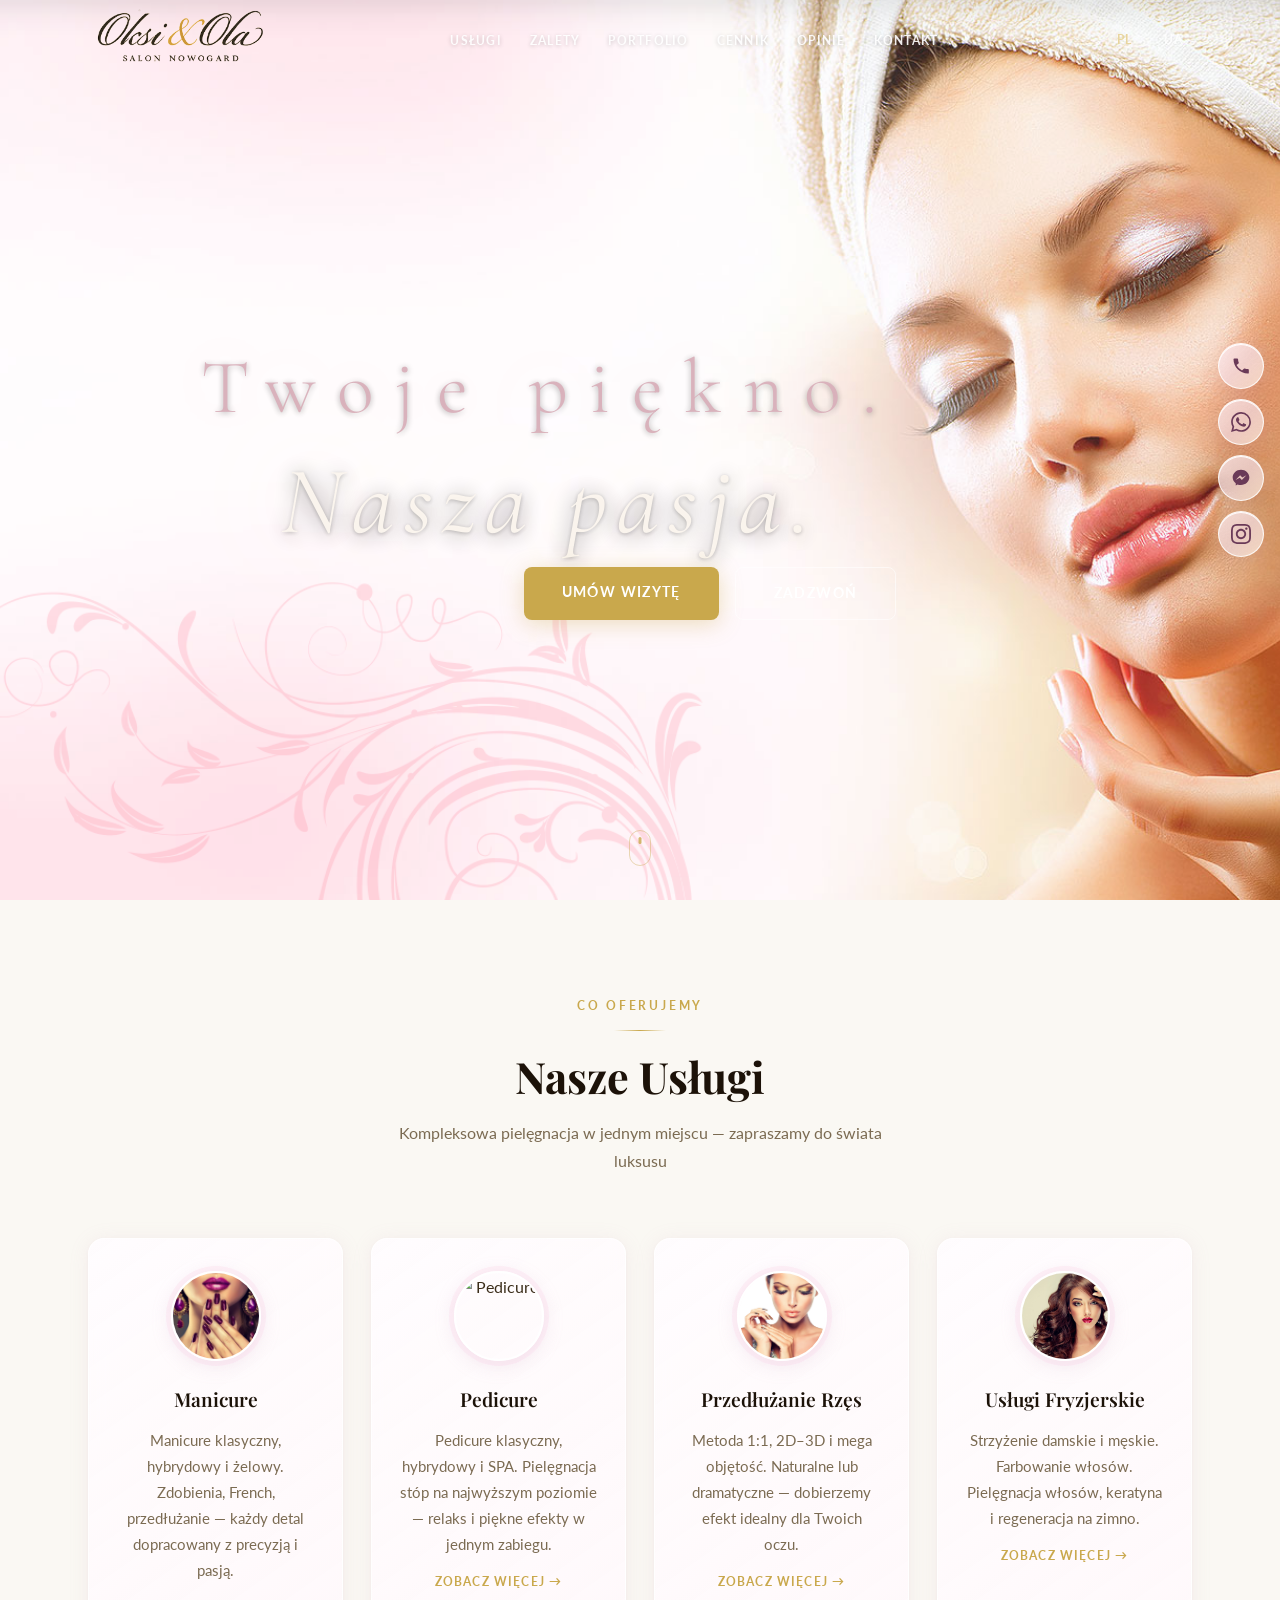
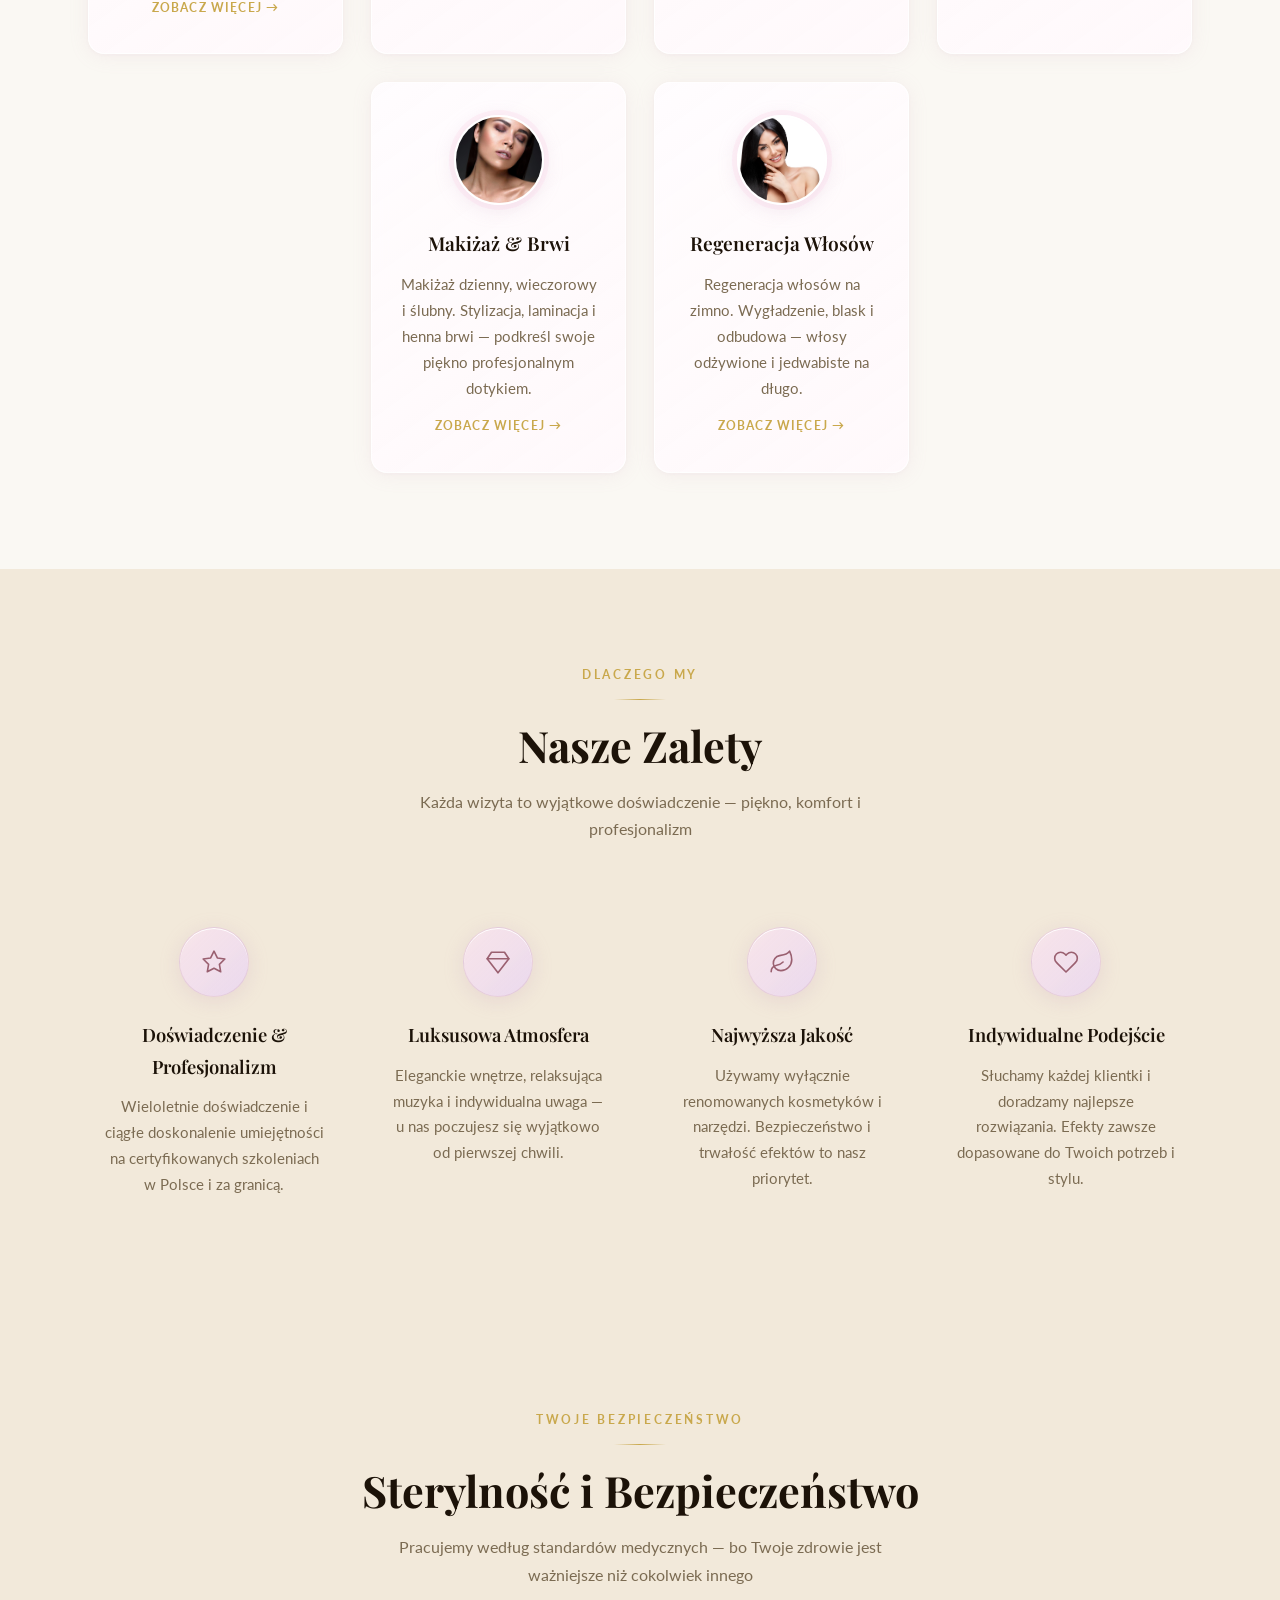
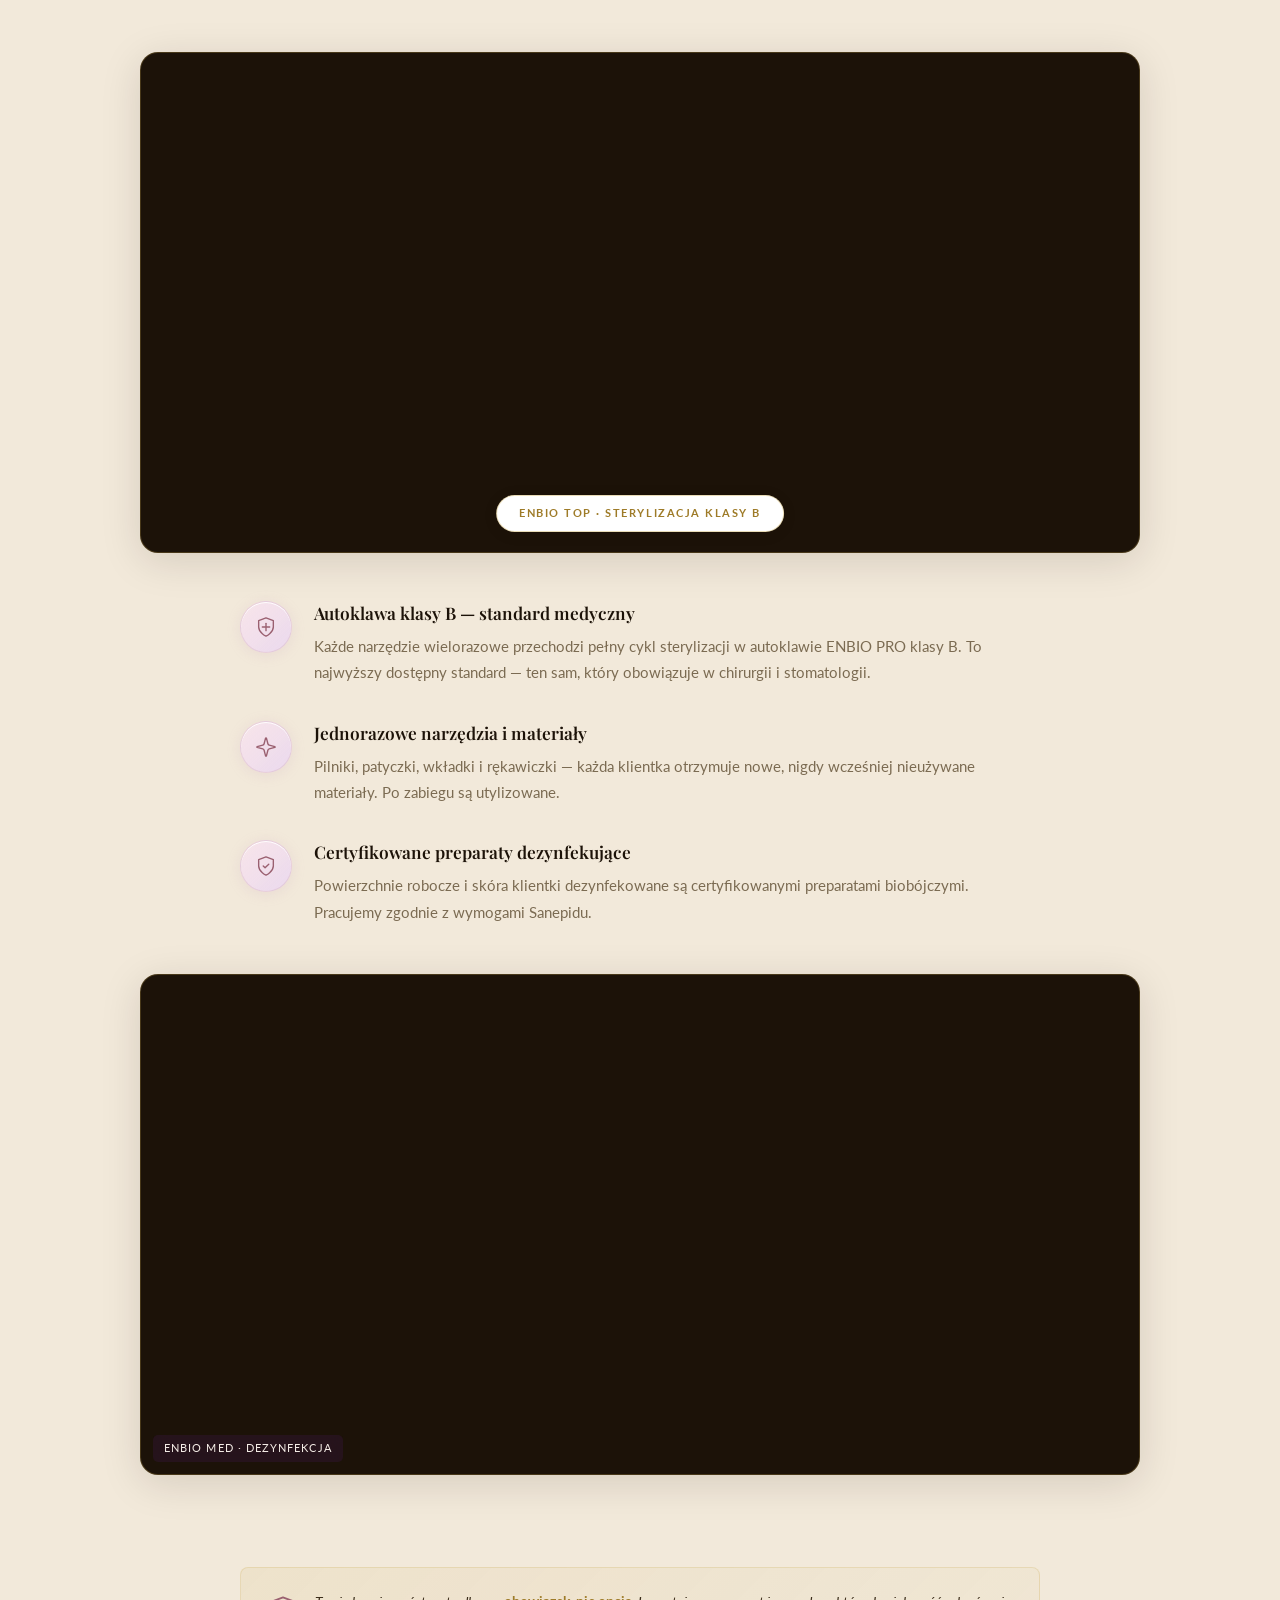
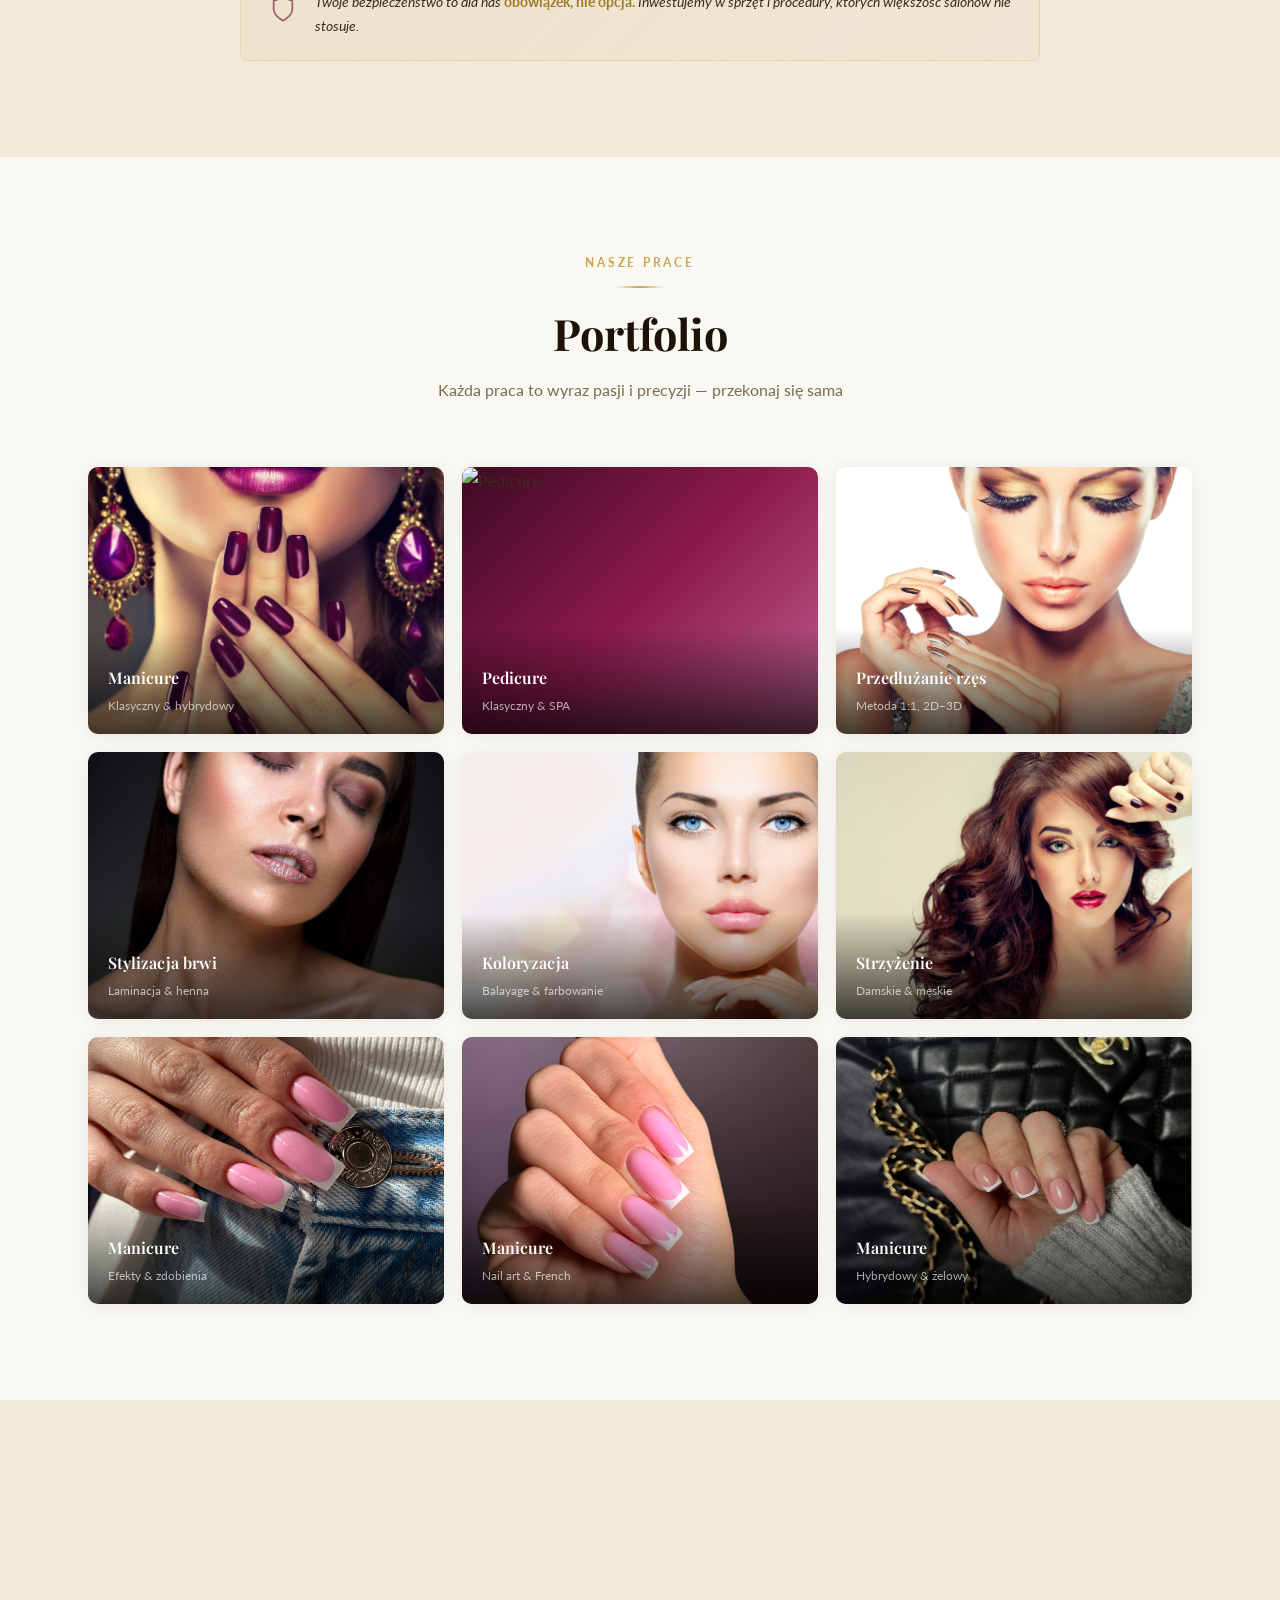
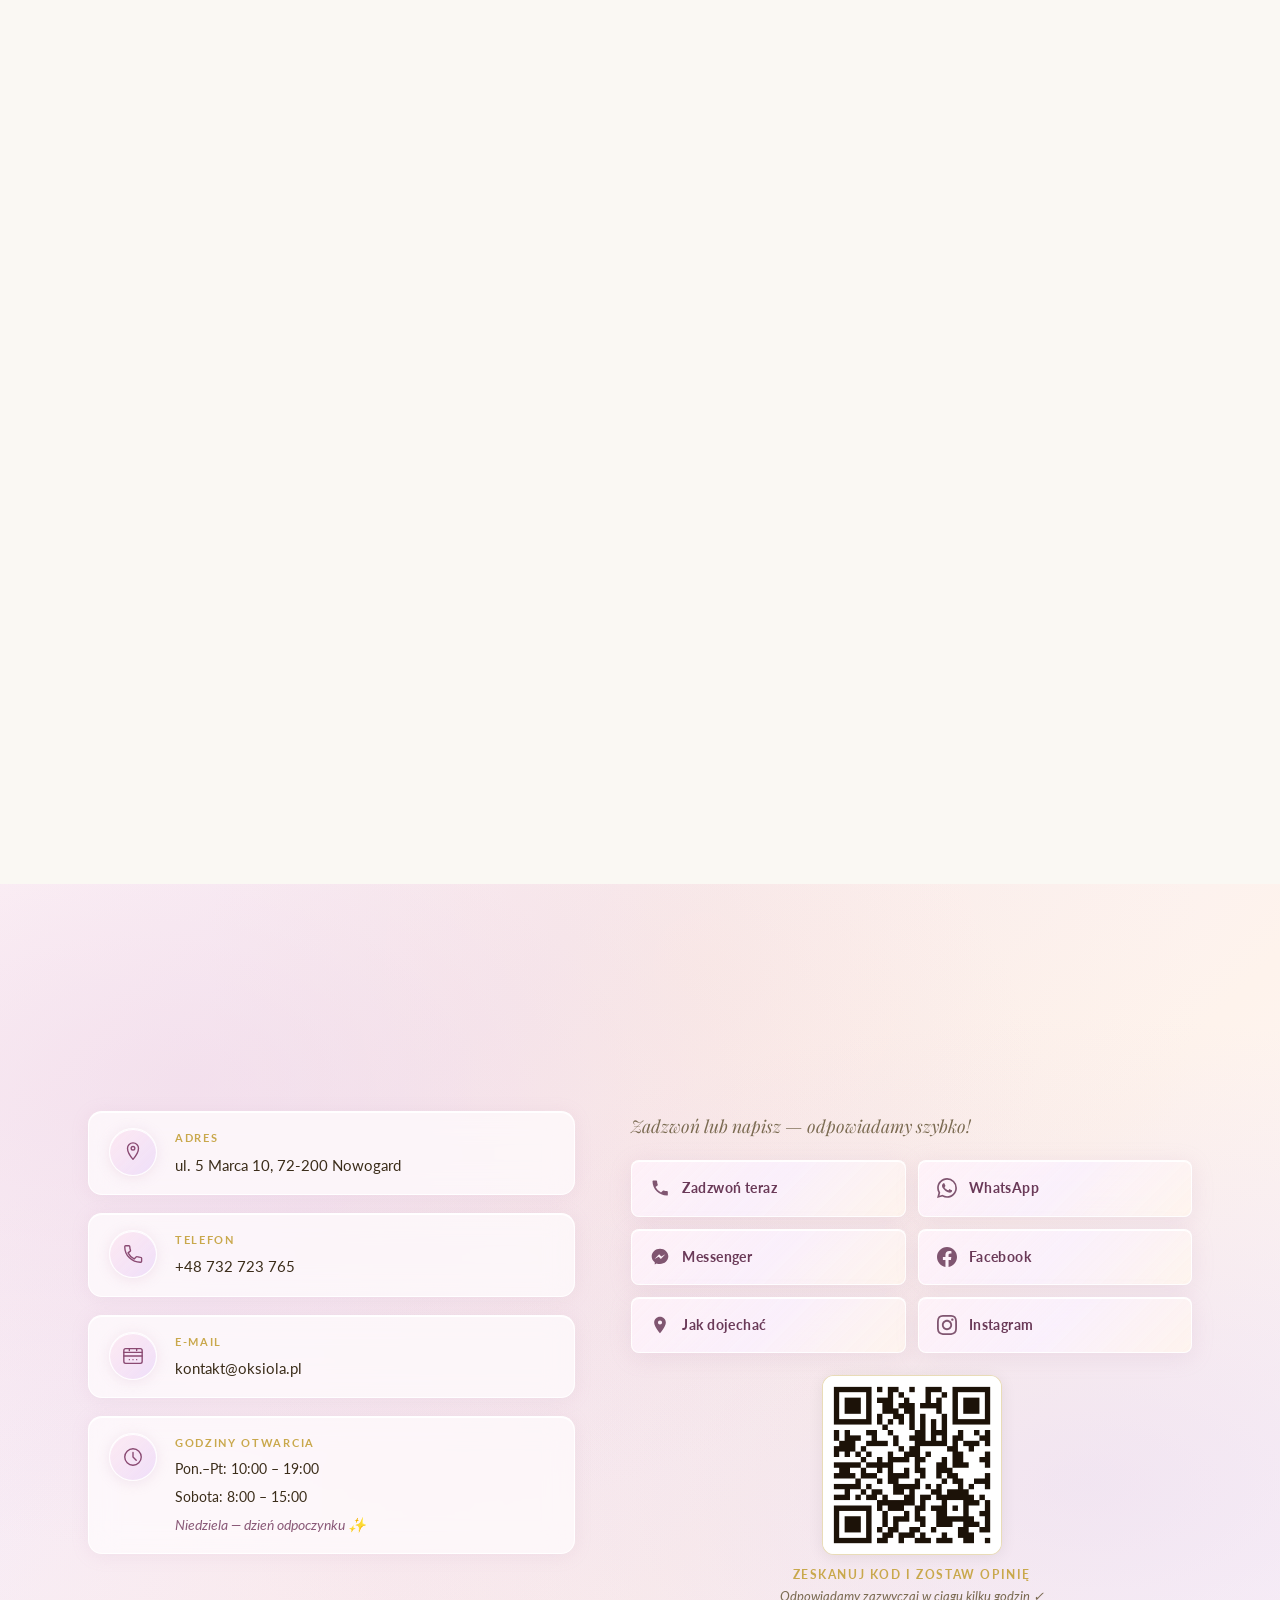
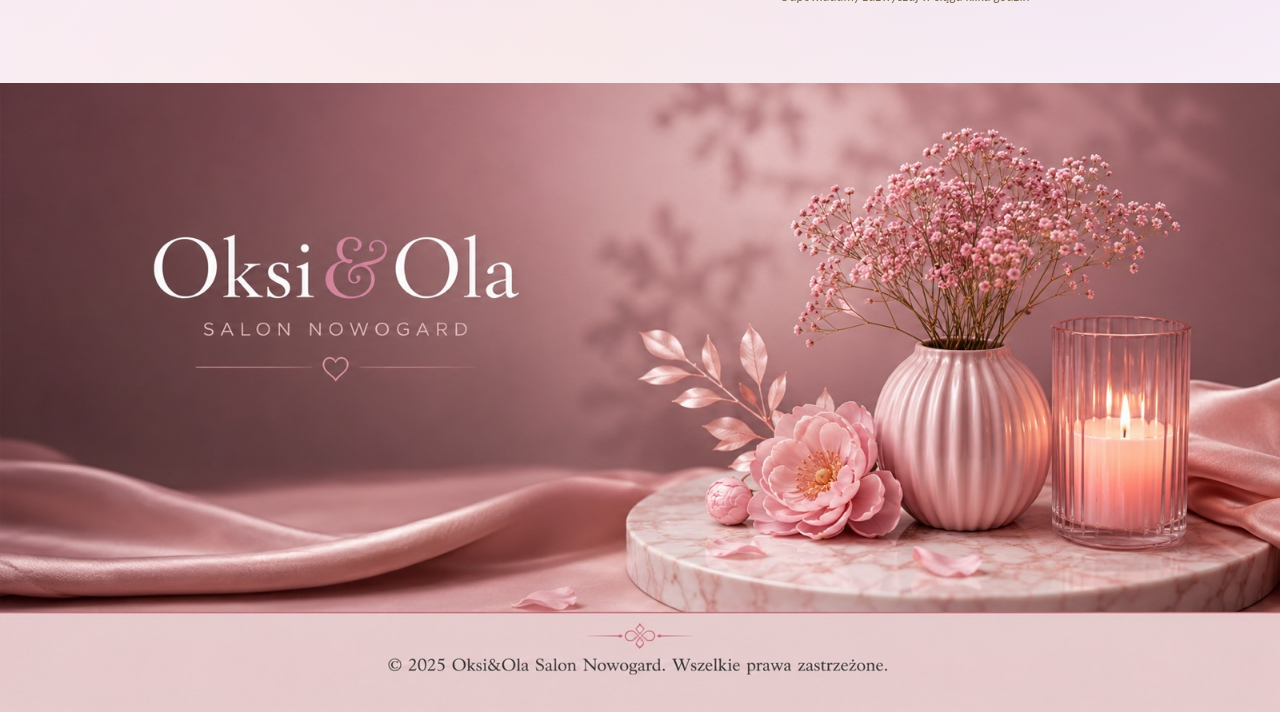
==== index.html @ 1c55721a "Add Google Analytics tracking" ====
﻿<!doctype html>
<html lang="pl">
  <head>
    <meta charset="UTF-8" />
    <meta name="viewport" content="width=device-width, initial-scale=1.0" />
    <meta
      name="description"
      content="Oksi&amp;Ola Salon Nowogard — manicure, pedicure, przedłużanie rzęs, usługi fryzjerskie"
    />
    <title>Oksi&amp;Ola Salon | Nowogard</title>
    <link rel="icon" href="images/fav.icon.png" type="image/png" />
    <!-- Google Fonts: Playfair Display (headings) + Lato (body text) -->
    <link rel="preconnect" href="https://fonts.googleapis.com" />
    <link
      href="https://fonts.googleapis.com/css2?family=Cormorant+Garamond:ital,wght@0,300;0,400;1,400;1,600&family=Great+Vibes&family=Playfair+Display:ital,wght@0,400;0,600;0,700;1,400&family=Lato:wght@300;400;700&family=Montserrat:wght@300;400;500;600&display=swap"
      rel="stylesheet"
    />
    <link rel="stylesheet" href="style.css" />
    <style>
      /* ============================================================
         VARIABLES
      ============================================================ */
      :root {
        --cream: #faf8f3;
        --beige: #f2e9da;
        --beige-mid: #e6d9c6;
        --gold: #c9a84c;
        --gold-lt: #e8d59e;
        --gold-dk: #9e7b28;
        --dark: #1c1208;
        --text: #3b2d1a;
        --muted: #7b6b52;
        --white: #ffffff;
        --shadow-sm: 0 2px 16px rgba(28, 18, 8, 0.07);
        --shadow-md: 0 8px 40px rgba(28, 18, 8, 0.13);
        --ff-s: "Playfair Display", Georgia, serif;
        --ff-n: "Lato", "Segoe UI", Arial, sans-serif;
        --r: 8px;
        --tr: all 0.35s ease;
        --hh: 78px;
        --mw: 1160px;
      }

      /* ============================================================
         RESET & BASE
      ============================================================ */
      *,
      *::before,
      *::after {
        box-sizing: border-box;
        margin: 0;
        padding: 0;
      }
      html {
        scroll-behavior: smooth;
      }
      body {
        font-family: var(--ff-n);
        background: var(--cream);
        color: var(--text);
        line-height: 1.72;
        overflow-x: hidden;
      }
      a {
        text-decoration: none;
        color: inherit;
      }
      ul {
        list-style: none;
      }
      img {
        max-width: 100%;
        display: block;
        width: 100%;
        height: 100%;
        object-fit: cover;
      }
      button {
        cursor: pointer;
        border: none;
        background: none;
        font-family: inherit;
      }
      input,
      textarea,
      select {
        font-family: inherit;
      }

      /* ============================================================
         LAYOUT UTILITIES
      ============================================================ */
      .wrap {
        max-width: var(--mw);
        margin: 0 auto;
        padding: 0 28px;
      }
      .sec {
        padding: 96px 0;
      }
      .sec-alt {
        background: var(--beige);
      }

      .sh {
        text-align: center;
        margin-bottom: 64px;
      }
      .sh-tag {
        font-size: 0.72rem;
        font-weight: 700;
        letter-spacing: 0.24em;
        text-transform: uppercase;
        color: var(--gold);
        margin-bottom: 14px;
        display: block;
      }
      .sh-line {
        width: 52px;
        height: 1.5px;
        background: linear-gradient(
          90deg,
          transparent,
          var(--gold),
          transparent
        );
        margin: 0 auto 20px;
      }
      .sh-title {
        font-family: var(--ff-s);
        font-size: clamp(1.9rem, 4vw, 2.7rem);
        font-weight: 700;
        color: var(--dark);
        margin-bottom: 16px;
        line-height: 1.2;
      }
      .sh-desc {
        font-size: 1rem;
        color: var(--muted);
        max-width: 520px;
        margin: 0 auto;
      }

      /* fade-in */
      .fi {
        opacity: 0;
        transform: translateY(26px);
        transition:
          opacity 0.65s ease,
          transform 0.65s ease;
      }
      .fi.on {
        opacity: 1;
        transform: none;
      }

      /* buttons */
      .btn {
        display: inline-block;
        padding: 14px 38px;
        border-radius: var(--r);
        font-size: 0.85rem;
        font-weight: 700;
        letter-spacing: 0.1em;
        text-transform: uppercase;
        transition: var(--tr);
        white-space: nowrap;
      }
      .btn-g {
        background: var(--gold);
        color: var(--white);
        box-shadow: 0 4px 22px rgba(201, 168, 76, 0.35);
      }
      .btn-g:hover {
        background: var(--gold-dk);
        transform: translateY(-2px);
        box-shadow: 0 6px 28px rgba(201, 168, 76, 0.5);
      }
      .btn-o {
        border: 1.5px solid rgba(255, 255, 255, 0.55);
        color: var(--white);
      }
      .btn-o:hover {
        background: rgba(255, 255, 255, 0.1);
        border-color: var(--white);
        transform: translateY(-2px);
      }

      /* ============================================================
         HEADER — floating transparent luxury glassmorphism
      ============================================================ */
      #hdr {
        position: fixed;
        top: 0;
        left: 0;
        right: 0;
        z-index: 900;
        height: var(--hh);
        background: transparent;
        backdrop-filter: none;
        -webkit-backdrop-filter: none;
        border-bottom: 1px solid transparent;
        box-shadow: none;
        transition:
          background 0.42s ease,
          backdrop-filter 0.42s ease,
          box-shadow 0.42s ease,
          border-color 0.42s ease,
          transform 0.36s cubic-bezier(0.4, 0, 0.2, 1);
      }
      #hdr.sc {
        background: rgba(255, 240, 246, 0.52);
        backdrop-filter: blur(22px) saturate(170%) brightness(103%);
        -webkit-backdrop-filter: blur(22px) saturate(170%) brightness(103%);
        box-shadow:
          0 2px 28px rgba(196, 148, 182, 0.14),
          inset 0 -1px 0 rgba(255, 255, 255, 0.5);
        border-bottom-color: rgba(255, 210, 228, 0.38);
      }
      #hdr.hdr-hidden {
        transform: translateY(-100%);
      }
      .hdr-in {
        display: flex;
        align-items: center;
        justify-content: space-between;
        height: var(--hh);
        gap: 20px;
      }

      /* logo */
      .logo {
        display: flex;
        align-items: center;
        flex-shrink: 0;
      }
      .logo-img {
        height: 66px;
        width: auto;
        max-width: 280px;
        object-fit: contain;
        display: block;
        filter: drop-shadow(0 1px 6px rgba(255, 255, 255, 0.25));
        transition: filter 0.42s ease;
      }
      #hdr.sc .logo-img {
        filter: none;
      }

      /* nav */
      .nav-ul {
        display: flex;
        align-items: center;
        gap: 28px;
      }
      .nav-ul a {
        font-size: 0.78rem;
        font-weight: 700;
        letter-spacing: 0.1em;
        text-transform: uppercase;
        color: rgba(255, 255, 255, 0.9);
        text-shadow: 0 1px 4px rgba(0, 0, 0, 0.22);
        transition:
          color 0.3s,
          text-shadow 0.3s;
        position: relative;
      }
      .nav-ul a::after {
        content: "";
        position: absolute;
        bottom: -3px;
        left: 0;
        right: 0;
        height: 1px;
        background: var(--gold);
        transform: scaleX(0);
        transform-origin: center;
        transition: transform 0.3s;
      }
      .nav-ul a:hover {
        color: var(--gold-lt);
        text-shadow: none;
      }
      .nav-ul a:hover::after {
        transform: scaleX(1);
      }
      #hdr.sc .nav-ul a {
        color: var(--text);
        text-shadow: none;
      }
      #hdr.sc .nav-ul a:hover {
        color: var(--gold);
      }

      /* right side */
      .hdr-r {
        display: flex;
        align-items: center;
        gap: 16px;
      }

      /* language switcher */
      .ls {
        display: flex;
        align-items: center;
        gap: 2px;
      }
      .ls-btn {
        font-size: 0.75rem;
        font-weight: 700;
        letter-spacing: 0.1em;
        color: rgba(255, 255, 255, 0.75);
        padding: 5px 9px;
        border-radius: 4px;
        transition:
          color 0.3s,
          background 0.3s;
      }
      .ls-btn.act {
        color: var(--gold-lt);
        background: rgba(255, 255, 255, 0.12);
      }
      .ls-btn:hover {
        color: rgba(255, 255, 255, 0.98);
      }
      .ls-sep {
        color: rgba(255, 255, 255, 0.3);
        font-size: 0.8rem;
      }
      #hdr.sc .ls-btn {
        color: var(--muted);
      }
      #hdr.sc .ls-btn.act {
        color: var(--gold);
        background: rgba(201, 168, 76, 0.15);
      }
      #hdr.sc .ls-sep {
        color: var(--beige-mid);
      }

      /* hamburger */
      .hbg {
        display: none;
        flex-direction: column;
        gap: 5px;
        width: 28px;
        padding: 4px 0;
      }
      .hbg span {
        display: block;
        height: 1.5px;
        background: rgba(255, 255, 255, 0.9);
        transition: var(--tr);
        border-radius: 2px;
      }
      #hdr.sc .hbg span {
        background: var(--dark);
      }
      .hbg.op span:nth-child(1) {
        transform: translateY(6.5px) rotate(45deg);
      }
      .hbg.op span:nth-child(2) {
        opacity: 0;
        transform: scaleX(0);
      }
      .hbg.op span:nth-child(3) {
        transform: translateY(-6.5px) rotate(-45deg);
      }

      /* mobile nav overlay */
      #mnav {
        display: none;
        position: fixed;
        top: var(--hh);
        left: 0;
        right: 0;
        z-index: 899;
        background: rgba(255, 242, 248, 0.96);
        backdrop-filter: blur(22px) saturate(160%);
        -webkit-backdrop-filter: blur(22px) saturate(160%);
        border-bottom: 1px solid rgba(255, 210, 228, 0.4);
        box-shadow: 0 8px 32px rgba(196, 148, 182, 0.18);
        padding: 16px 0 24px;
        animation: slideDown 0.3s ease;
      }
      #mnav.show {
        display: block;
      }
      #mnav .nav-ul {
        display: flex;
        flex-direction: column;
        gap: 0;
        align-items: stretch;
      }
      #mnav .nav-ul a {
        color: var(--text);
        padding: 14px 28px;
        border-bottom: 1px solid rgba(255, 210, 228, 0.28);
        display: block;
      }
      #mnav .nav-ul a:hover {
        color: var(--gold);
        background: rgba(255, 230, 242, 0.45);
      }
      #mnav .nav-ul a::after {
        display: none;
      }
      @keyframes slideDown {
        from {
          opacity: 0;
          transform: translateY(-8px);
        }
        to {
          opacity: 1;
          transform: none;
        }
      }

      /* ============================================================
         HERO
      ============================================================ */
      #hero {
        min-height: 100vh;
        display: flex;
        align-items: center;
        justify-content: center;
        position: relative;
        overflow: hidden;
        background: url("images/hero.jpg") center/cover no-repeat;
      }
      .hero-ov {
        position: absolute;
        inset: 0;
        background: rgba(255, 255, 255, 0.1);
        opacity: 1;
      }
      .hero-cnt {
        position: relative;
        z-index: 2;
        text-align: center;
        padding: calc(var(--hh) + 48px) 28px 64px;
        max-width: 800px;
      }
      .hero-tag {
        font-size: 0.72rem;
        font-weight: 700;
        letter-spacing: 0.3em;
        text-transform: uppercase;
        color: var(--gold);
        margin-bottom: 22px;
        opacity: 0;
        animation: fu 0.8s 0.2s forwards;
      }
      .hero-h1 {
        font-family: "Cormorant Garamond", var(--ff-s), serif;
        font-size: clamp(2.8rem, 6.8vw, 5.8rem);
        font-weight: 300;
        line-height: 1.2;
        margin-bottom: 52px;
        letter-spacing: -0.01em;
        opacity: 0;
        animation: fu 0.8s 0.4s forwards;
      }
      /* top line — refined dusty rose, wide editorial tracking, featherlight */
      .hero-h1 span {
        display: block;
        color: rgba(216, 174, 185, 0.93);
        font-weight: 300;
        font-size: 0.88em;
        letter-spacing: 0.28em;
        text-shadow:
          0 0 80px rgba(255, 175, 195, 0.18),
          0 1px 6px rgba(0, 0, 0, 0.32);
      }
      /* bottom line — warm pearl ivory, italic, luminous glow */
      .hero-h1 em {
        display: block;
        font-style: italic;
        font-weight: 400;
        font-size: 1.1em;
        color: rgba(252, 246, 238, 0.97);
        letter-spacing: 0.1em;
        margin-top: 0.12em;
        text-shadow:
          0 0 100px rgba(255, 238, 210, 0.38),
          0 2px 22px rgba(0, 0, 0, 0.48),
          0 1px 4px rgba(0, 0, 0, 0.24);
      }
      .hero-sub {
        font-size: clamp(0.95rem, 1.5vw, 1.1rem);
        color: rgba(255, 255, 255, 0.62);
        max-width: 520px;
        margin: 0 auto 46px;
        font-weight: 300;
        line-height: 1.82;
        opacity: 0;
        animation: fu 0.8s 0.6s forwards;
      }
      .hero-btns {
        display: flex;
        gap: 16px;
        justify-content: center;
        flex-wrap: wrap;
        opacity: 0;
        position: relative;
        z-index: 10;
        animation: fu 0.8s 0.6s forwards;
      }
      .hero-scroll {
        position: absolute;
        bottom: 34px;
        left: 50%;
        transform: translateX(-50%);
        z-index: 2;
        opacity: 0;
        animation: fd 1s 1.2s forwards;
      }
      .hero-scroll span {
        display: block;
        width: 22px;
        height: 36px;
        border: 1.5px solid rgba(201, 168, 76, 0.5);
        border-radius: 14px;
        position: relative;
      }
      .hero-scroll span::after {
        content: "";
        position: absolute;
        top: 6px;
        left: 50%;
        transform: translateX(-50%);
        width: 3px;
        height: 7px;
        background: var(--gold);
        border-radius: 2px;
        animation: sd 1.9s infinite;
      }
      @keyframes fu {
        from {
          opacity: 0;
          transform: translateY(22px);
        }
        to {
          opacity: 1;
          transform: none;
        }
      }
      @keyframes fd {
        from {
          opacity: 0;
        }
        to {
          opacity: 0.8;
        }
      }
      @keyframes sd {
        0%,
        100% {
          opacity: 1;
          top: 6px;
        }
        50% {
          opacity: 0;
          top: 18px;
        }
      }

      /* ============================================================
         SERVICES
      ============================================================ */
      .srv-grid {
        display: grid;
        grid-template-columns: repeat(4, 1fr);
        gap: 28px;
      }
      .srv-grid .srv-card:nth-child(5) {
        grid-column: 2;
      }
      .srv-grid .srv-card:nth-child(6) {
        grid-column: 3;
      }
      .srv-card {
        background: linear-gradient(
          145deg,
          rgba(255, 252, 254, 0.94) 0%,
          rgba(255, 248, 252, 0.88) 100%
        );
        backdrop-filter: blur(8px);
        -webkit-backdrop-filter: blur(8px);
        border-radius: 16px;
        padding: 32px 28px 36px;
        box-shadow:
          0 2px 20px rgba(196, 148, 182, 0.12),
          0 1px 4px rgba(196, 148, 182, 0.06);
        border: 1px solid rgba(255, 255, 255, 0.85);
        transition: var(--tr);
        position: relative;
        overflow: hidden;
        text-align: center;
      }
      .srv-card::before {
        content: "";
        position: absolute;
        top: 0;
        left: 0;
        right: 0;
        height: 3px;
        background: linear-gradient(
          90deg,
          rgba(232, 196, 220, 0.5),
          var(--gold),
          rgba(232, 196, 220, 0.5)
        );
        transform: scaleX(0);
        transform-origin: center;
        transition: transform 0.4s;
      }
      .srv-card:hover {
        transform: translateY(-6px);
        box-shadow:
          0 8px 32px rgba(196, 148, 182, 0.22),
          0 2px 8px rgba(196, 148, 182, 0.1);
      }
      .srv-card:hover::before {
        transform: scaleX(1);
      }
      .srv-thumb {
        width: 90px;
        height: 90px;
        border-radius: 50%;
        overflow: hidden;
        margin: 0 auto 22px;
        border: 2.5px solid rgba(255, 255, 255, 0.95);
        box-shadow:
          0 0 0 5px rgba(249, 213, 229, 0.28),
          0 4px 20px rgba(196, 148, 182, 0.22);
        flex-shrink: 0;
      }
      .srv-thumb img {
        width: 100%;
        height: 100%;
        object-fit: cover;
        transition: transform 0.55s ease;
      }
      .srv-card:hover .srv-thumb img {
        transform: scale(1.1);
      }
      .srv-card h3 {
        font-family: var(--ff-s);
        font-size: 1.2rem;
        font-weight: 600;
        color: var(--dark);
        margin-bottom: 12px;
      }
      .srv-card p {
        font-size: 0.91rem;
        color: var(--muted);
        line-height: 1.78;
      }

      /* ============================================================
         ADVANTAGES
      ============================================================ */
      .adv-grid {
        display: grid;
        grid-template-columns: repeat(auto-fit, minmax(230px, 1fr));
        gap: 32px;
      }
      .adv-item {
        text-align: center;
        padding: 20px 16px;
      }
      .adv-ico {
        width: 70px;
        height: 70px;
        border-radius: 50%;
        background: linear-gradient(
          135deg,
          rgba(249, 228, 236, 0.85) 0%,
          rgba(232, 212, 244, 0.75) 100%
        );
        border: 1px solid rgba(210, 168, 190, 0.35);
        box-shadow:
          0 4px 20px rgba(196, 148, 182, 0.22),
          inset 0 1px 0 rgba(255, 255, 255, 0.95);
        display: flex;
        align-items: center;
        justify-content: center;
        margin: 0 auto 22px;
        color: #9a6070;
      }
      .adv-ico svg {
        width: 26px;
        height: 26px;
        flex-shrink: 0;
      }
      .adv-item h3 {
        font-family: var(--ff-s);
        font-size: 1.15rem;
        font-weight: 600;
        color: var(--dark);
        margin-bottom: 12px;
      }
      .adv-item p {
        font-size: 0.91rem;
        color: var(--muted);
        line-height: 1.78;
      }

      /* ============================================================
         PORTFOLIO
      ============================================================ */
      .port-grid {
        display: grid;
        grid-template-columns: repeat(3, 1fr);
        gap: 18px;
      }
      .port-card {
        position: relative;
        border-radius: 10px;
        overflow: hidden;
        aspect-ratio: 4/3;
        cursor: pointer;
        box-shadow: var(--shadow-sm);
        transition:
          transform 0.3s ease,
          box-shadow 0.3s ease;
        display: block;
        text-decoration: none;
        color: inherit;
      }
      .port-card:hover {
        transform: scale(1.03);
        box-shadow:
          0 12px 40px rgba(196, 148, 182, 0.3),
          0 4px 16px rgba(28, 18, 8, 0.12);
        z-index: 1;
      }
      /* photo / placeholder */
      .port-img {
        position: absolute;
        inset: 0;
        width: 100%;
        height: 100%;
        object-fit: cover;
        transition: transform 0.5s ease;
      }
      .port-card:hover .port-img {
        transform: scale(1.06);
      }
      /* gradient placeholder colors — will be hidden once real images are added */
      .port-card:nth-child(1) .port-img {
        background: linear-gradient(135deg, #1c0d06, #6b3520, #a06030);
      }
      .port-card:nth-child(2) .port-img {
        background: linear-gradient(135deg, #3d0a22, #8b1a4a, #c06090);
      }
      .port-card:nth-child(3) .port-img {
        background: linear-gradient(135deg, #0a1a1c, #1a5060, #30809a);
      }
      .port-card:nth-child(4) .port-img {
        background: linear-gradient(135deg, #1c1006, #3d2a0e, #7a5525);
      }
      .port-card:nth-child(5) .port-img {
        background: linear-gradient(135deg, #1a0a30, #4a1878, #8050b8);
      }
      .port-card:nth-child(6) .port-img {
        background: linear-gradient(135deg, #0a1a10, #204a30, #3a8060);
      }
      /* gradient label line */
      .port-lbl {
        position: absolute;
        bottom: 0;
        left: 0;
        right: 0;
        background: linear-gradient(
          to top,
          rgba(0, 0, 0, 0.72) 0%,
          transparent 100%
        );
        padding: 36px 20px 18px;
        z-index: 2;
      }
      .port-lbl h3 {
        font-family: var(--ff-s);
        font-size: 1rem;
        font-weight: 600;
        color: var(--white);
      }
      .port-lbl p {
        font-size: 0.78rem;
        color: rgba(255, 255, 255, 0.65);
        margin-top: 3px;
      }

      /* ============================================================
         PRICES
      ============================================================ */
      .pr-tabs {
        display: flex;
        justify-content: center;
        flex-wrap: wrap;
        gap: 0;
        border: 1.5px solid rgba(201, 168, 76, 0.3);
        border-radius: 50px;
        width: fit-content;
        margin: 0 auto 48px;
        overflow: hidden;
      }
      .pr-tab {
        padding: 12px 28px;
        font-size: 0.8rem;
        font-weight: 700;
        letter-spacing: 0.1em;
        text-transform: uppercase;
        color: var(--muted);
        transition: var(--tr);
        background: transparent;
      }
      .pr-tab.act {
        background: var(--gold);
        color: var(--white);
      }
      .pr-tab:hover:not(.act) {
        color: var(--gold);
      }
      .pr-pnl {
        display: none;
      }
      .pr-pnl.act {
        display: block;
      }
      .pr-list {
        max-width: 660px;
        margin: 0 auto;
      }
      .pr-row {
        display: flex;
        justify-content: space-between;
        align-items: baseline;
        padding: 15px 0;
        border-bottom: 1px dashed rgba(201, 168, 76, 0.2);
      }
      .pr-row:last-child {
        border-bottom: none;
      }
      .pr-name {
        font-size: 0.96rem;
        color: var(--text);
      }
      .pr-val {
        font-family: var(--ff-s);
        font-size: 1.05rem;
        font-weight: 600;
        color: var(--gold);
        white-space: nowrap;
        margin-left: 16px;
      }
      .pr-note {
        text-align: center;
        margin-top: 32px;
        font-size: 0.84rem;
        color: var(--muted);
        font-style: italic;
      }

      /* ============================================================
         STERILITY & SAFETY
      ============================================================ */
      .ster-grid {
        display: flex;
        flex-direction: column;
        align-items: center;
        gap: 48px;
      }
      /* Full-width centered video blocks */
      .ster-vid-full {
        width: 100%;
        max-width: 1000px;
        border-radius: 18px;
        overflow: hidden;
        border: 1.5px solid rgba(201, 168, 76, 0.25);
        box-shadow: var(--shadow-md);
        position: relative;
        background: var(--dark);
      }
      .ster-vid-full video {
        width: 100%;
        display: block;
        border-radius: 16px;
      }
      /* Text blocks max-width container */
      .ster-text-col {
        width: 100%;
        max-width: 800px;
      }
      .ster-img-ph {
        text-align: center;
        padding: 32px;
        position: relative;
        z-index: 1;
      }
      .ster-img-ph-icon {
        font-size: 3.2rem;
        display: block;
        margin-bottom: 18px;
        opacity: 0.55;
      }
      .ster-img-ph-text {
        font-family: var(--ff-s);
        font-size: 1rem;
        color: var(--muted);
        line-height: 1.65;
        font-style: italic;
      }
      .ster-badge-img {
        position: absolute;
        bottom: 20px;
        left: 50%;
        transform: translateX(-50%);
        background: var(--white);
        border-radius: 50px;
        padding: 8px 22px;
        font-size: 0.68rem;
        font-weight: 700;
        letter-spacing: 0.14em;
        text-transform: uppercase;
        color: var(--gold-dk);
        border: 1.5px solid rgba(201, 168, 76, 0.4);
        white-space: nowrap;
        box-shadow: var(--shadow-sm);
        z-index: 2;
      }
      .ster-points {
        display: flex;
        flex-direction: column;
        gap: 34px;
      }
      .ster-point {
        display: flex;
        gap: 22px;
        align-items: flex-start;
      }
      .ster-ico {
        width: 52px;
        height: 52px;
        border-radius: 50%;
        flex-shrink: 0;
        background: linear-gradient(
          135deg,
          rgba(249, 228, 236, 0.85) 0%,
          rgba(232, 212, 244, 0.75) 100%
        );
        border: 1px solid rgba(210, 168, 190, 0.35);
        box-shadow:
          0 2px 14px rgba(196, 148, 182, 0.18),
          inset 0 1px 0 rgba(255, 255, 255, 0.95);
        display: flex;
        align-items: center;
        justify-content: center;
        color: #9a6070;
      }
      .ster-ico svg {
        width: 22px;
        height: 22px;
        flex-shrink: 0;
      }
      .ster-point-body h3 {
        font-family: var(--ff-s);
        font-size: 1.08rem;
        font-weight: 600;
        color: var(--dark);
        margin-bottom: 9px;
        line-height: 1.4;
      }
      .ster-point-body p {
        font-size: 0.91rem;
        color: var(--muted);
        line-height: 1.8;
      }
      .ster-trust-bar {
        margin-top: 44px;
        padding: 22px 28px;
        background: linear-gradient(
          135deg,
          rgba(201, 168, 76, 0.1),
          rgba(201, 168, 76, 0.04)
        );
        border-radius: var(--r);
        border: 1.5px solid rgba(201, 168, 76, 0.22);
        display: flex;
        align-items: center;
        gap: 18px;
      }
      .ster-trust-bar-icon {
        font-size: 1.7rem;
        flex-shrink: 0;
      }
      .ster-trust-bar p {
        font-size: 0.89rem;
        color: var(--text);
        line-height: 1.68;
        font-style: italic;
      }
      .ster-trust-bar strong {
        color: var(--gold-dk);
        font-style: normal;
        font-weight: 700;
      }
      .ster-vid-badge {
        position: absolute;
        bottom: 12px;
        left: 12px;
        background: rgba(42, 20, 35, 0.75);
        color: rgba(255, 248, 240, 0.95);
        font-size: 0.67rem;
        font-family: var(--ff-n);
        letter-spacing: 0.1em;
        text-transform: uppercase;
        padding: 4px 11px;
        border-radius: 5px;
        backdrop-filter: blur(8px);
        -webkit-backdrop-filter: blur(8px);
        z-index: 2;
        white-space: nowrap;
      }

      /* ============================================================
         REVIEWS
      ============================================================ */
      .rev-grid {
        display: grid;
        grid-template-columns: repeat(auto-fit, minmax(280px, 1fr));
        gap: 18px;
      }
      .rev-card {
        background: var(--white);
        border-radius: 12px;
        padding: 20px 20px 18px;
        box-shadow: var(--shadow-sm);
        border: 1px solid rgba(201, 168, 76, 0.1);
        position: relative;
      }
      .rev-card::before {
        content: "\201C";
        font-family: var(--ff-s);
        font-size: 3.6rem;
        line-height: 1;
        color: var(--gold);
        opacity: 0.12;
        position: absolute;
        top: 8px;
        left: 16px;
        pointer-events: none;
      }
      .rev-stars {
        display: flex;
        gap: 2px;
        margin-bottom: 8px;
      }
      .rev-stars span {
        color: var(--gold);
        font-size: 0.85rem;
      }
      .rev-txt {
        font-size: 0.865rem;
        color: var(--text);
        line-height: 1.62;
        font-style: italic;
        margin-bottom: 12px;
        position: relative;
        z-index: 1;
      }
      .rev-auth {
        display: flex;
        align-items: center;
        gap: 10px;
      }
      .rev-av {
        width: 34px;
        height: 34px;
        border-radius: 50%;
        flex-shrink: 0;
        background: linear-gradient(135deg, var(--gold), var(--gold-dk));
        display: flex;
        align-items: center;
        justify-content: center;
        font-family: var(--ff-s);
        font-size: 0.72rem;
        font-weight: 700;
        color: var(--white);
      }
      .rev-name {
        font-weight: 700;
        font-size: 0.82rem;
        color: var(--dark);
      }
      .rev-date {
        font-size: 0.7rem;
        color: var(--muted);
        margin-top: 1px;
      }
      /* ── carousel dots (hidden on desktop) ── */
      .rev-dots {
        display: none;
        justify-content: center;
        align-items: center;
        gap: 7px;
        margin-top: 20px;
      }
      .rev-dot {
        width: 8px;
        height: 8px;
        border-radius: 50%;
        background: var(--beige-mid);
        border: none;
        cursor: pointer;
        padding: 0;
        flex-shrink: 0;
        transition:
          background 0.35s ease,
          width 0.35s ease,
          border-radius 0.35s ease;
      }
      .rev-dot.act {
        background: var(--gold);
        width: 22px;
        border-radius: 4px;
      }

      /* ============================================================
         CONTACT
      ============================================================ */
      .con-grid {
        display: grid;
        grid-template-columns: 1fr 1.15fr;
        gap: 56px;
        align-items: start;
      }
      .con-item {
        display: flex;
        gap: 18px;
        align-items: flex-start;
        margin-bottom: 30px;
      }
      .con-ico {
        width: 48px;
        height: 48px;
        border-radius: 50%;
        flex-shrink: 0;
        background: linear-gradient(
          135deg,
          rgba(249, 228, 236, 0.72) 0%,
          rgba(232, 212, 244, 0.62) 100%
        );
        display: flex;
        align-items: center;
        justify-content: center;
        border: 1px solid rgba(210, 168, 190, 0.42);
        box-shadow:
          0 2px 12px rgba(196, 148, 182, 0.16),
          inset 0 1px 0 rgba(255, 255, 255, 0.92);
        color: #9a6070;
      }
      .con-ico svg {
        width: 22px;
        height: 22px;
        flex-shrink: 0;
      }
      .con-lbl {
        font-size: 0.7rem;
        font-weight: 700;
        letter-spacing: 0.15em;
        text-transform: uppercase;
        color: var(--gold);
        margin-bottom: 5px;
      }
      .con-val {
        font-size: 0.96rem;
        color: var(--text);
        line-height: 1.65;
      }
      .con-val a {
        color: var(--text);
        transition: color 0.3s;
      }
      .con-val a:hover {
        color: var(--gold);
      }
      .soc {
        display: flex;
        gap: 12px;
        margin-top: 32px;
      }
      .soc-a {
        width: 42px;
        height: 42px;
        border-radius: 50%;
        border: 1.5px solid rgba(201, 168, 76, 0.3);
        display: flex;
        align-items: center;
        justify-content: center;
        font-size: 0.88rem;
        font-weight: 700;
        color: var(--muted);
        transition: var(--tr);
      }
      .soc-a:hover {
        background: var(--gold);
        border-color: var(--gold);
        color: var(--white);
        transform: translateY(-2px);
      }

      /* map */
      .map-wrap {
        margin-top: 32px;
        border-radius: 10px;
        overflow: hidden;
        border: 1.5px solid rgba(201, 168, 76, 0.2);
        box-shadow: var(--shadow-sm);
        height: 200px;
      }
      .map-wrap iframe {
        width: 100%;
        height: 100%;
        border: none;
        display: block;
      }

      /* form */
      .con-form {
        display: flex;
        flex-direction: column;
        gap: 18px;
      }
      .f-row {
        display: grid;
        grid-template-columns: 1fr 1fr;
        gap: 18px;
      }
      .f-grp {
        display: flex;
        flex-direction: column;
        gap: 7px;
      }
      .f-lbl {
        font-size: 0.72rem;
        font-weight: 700;
        letter-spacing: 0.13em;
        text-transform: uppercase;
        color: var(--muted);
      }
      .f-in,
      .f-ta,
      .f-sel {
        padding: 13px 17px;
        border: 1.5px solid var(--beige-mid);
        border-radius: var(--r);
        background: var(--cream);
        font-size: 0.94rem;
        color: var(--text);
        outline: none;
        width: 100%;
        transition:
          border-color 0.3s,
          box-shadow 0.3s;
      }
      .f-in:focus,
      .f-ta:focus,
      .f-sel:focus {
        border-color: var(--gold);
        box-shadow: 0 0 0 3px rgba(201, 168, 76, 0.12);
      }
      .f-ta {
        resize: vertical;
        min-height: 116px;
      }
      .f-ok {
        display: none;
        padding: 14px 20px;
        background: rgba(201, 168, 76, 0.1);
        border: 1px solid rgba(201, 168, 76, 0.3);
        border-radius: var(--r);
        font-size: 0.91rem;
        color: var(--gold-dk);
      }

      /* ============================================================
         REVIEWS — empty state
      ============================================================ */
      .rev-empty {
        text-align: center;
        padding: 56px 40px;
        background: var(--white);
        border-radius: 12px;
        box-shadow: var(--shadow-sm);
        border: 1px solid rgba(201, 168, 76, 0.12);
        max-width: 580px;
        margin: 0 auto;
      }
      .rev-empty-heart {
        font-size: 2.4rem;
        display: block;
        margin-bottom: 18px;
      }
      .rev-empty p {
        font-family: var(--ff-s);
        font-size: 1.18rem;
        font-style: italic;
        color: var(--muted);
        line-height: 1.75;
      }

      /* ============================================================
         PORTFOLIO — photo placeholder overlay
      ============================================================ */
      .port-add {
        position: absolute;
        inset: 0;
        z-index: 1;
        display: flex;
        flex-direction: column;
        align-items: center;
        justify-content: center;
        gap: 10px;
        pointer-events: none;
      }
      .port-add-icon {
        font-size: 2rem;
        opacity: 0.32;
      }
      .port-add-txt {
        font-size: 0.66rem;
        font-weight: 700;
        letter-spacing: 0.16em;
        text-transform: uppercase;
        color: rgba(255, 255, 255, 0.32);
      }

      /* ============================================================
         CONTACT — action buttons
      ============================================================ */
      .con-act-intro {
        font-family: var(--ff-s);
        font-size: 1.1rem;
        font-style: italic;
        color: var(--muted);
        margin-bottom: 30px;
        line-height: 1.65;
      }
      .con-act-wrap {
        display: grid;
        grid-template-columns: 1fr 1fr;
        gap: 12px;
        margin-bottom: 22px;
      }
      .con-act-btn {
        display: flex;
        align-items: center;
        gap: 12px;
        padding: 15px 18px;
        border-radius: var(--r);
        font-family: var(--ff-n);
        font-size: 0.88rem;
        font-weight: 700;
        letter-spacing: 0.03em;
        transition: var(--tr);
        text-decoration: none;
        color: var(--white);
      }
      .con-act-btn:hover {
        transform: translateY(-2px);
        filter: brightness(1.08);
      }
      .con-act-btn svg {
        width: 20px;
        height: 20px;
        flex-shrink: 0;
        opacity: 0.95;
      }
      .con-act-phone {
        background: var(--dark);
        box-shadow: 0 4px 22px rgba(28, 18, 8, 0.3);
      }
      .con-act-phone:hover {
        background: #2e1f0d;
        box-shadow: 0 6px 30px rgba(28, 18, 8, 0.45);
      }
      .con-act-wa {
        background: #25d366;
        box-shadow: 0 4px 22px rgba(37, 211, 102, 0.25);
      }
      .con-act-wa:hover {
        background: #1ea855;
        box-shadow: 0 6px 30px rgba(37, 211, 102, 0.4);
      }
      .con-act-msg {
        background: linear-gradient(135deg, #0084ff 0%, #a334fa 100%);
        box-shadow: 0 4px 22px rgba(0, 132, 255, 0.28);
      }
      .con-act-msg:hover {
        opacity: 0.9;
        box-shadow: 0 6px 30px rgba(0, 132, 255, 0.42);
      }
      .con-act-fb {
        background: #1877f2;
        box-shadow: 0 4px 22px rgba(24, 119, 242, 0.25);
      }
      .con-act-fb:hover {
        background: #1464cc;
        box-shadow: 0 6px 30px rgba(24, 119, 242, 0.4);
      }
      .con-act-maps {
        background: #1a7340;
        box-shadow: 0 4px 22px rgba(26, 115, 64, 0.28);
      }
      .con-act-maps:hover {
        background: #145c33;
        box-shadow: 0 6px 30px rgba(26, 115, 64, 0.42);
      }
      .con-act-ig {
        background: linear-gradient(
          135deg,
          #f09433 0%,
          #e6683c 25%,
          #dc2743 50%,
          #cc2366 75%,
          #bc1888 100%
        );
        box-shadow: 0 4px 22px rgba(220, 39, 67, 0.25);
      }
      .con-act-ig:hover {
        opacity: 0.88;
        box-shadow: 0 6px 30px rgba(220, 39, 67, 0.4);
      }
      .con-act-note {
        font-size: 0.82rem;
        color: var(--muted);
        font-style: italic;
        line-height: 1.6;
        text-align: center;
      }

      /* ============================================================
         CONTACT SECTION — Hero-inspired premium redesign
      ============================================================ */
      #contact {
        background: linear-gradient(
          135deg,
          #fef6f9 0%,
          #f8eef6 30%,
          #fef3ec 65%,
          #fdf6f9 100%
        );
        position: relative;
        overflow: hidden;
        padding: 76px 0;
      }
      #contact .sh {
        margin-bottom: 44px;
      }
      #contact .con-item {
        margin-bottom: 18px;
      }
      #contact .con-act-intro {
        margin-bottom: 20px;
      }
      #contact::before {
        content: "";
        position: absolute;
        inset: 0;
        background:
          radial-gradient(
            ellipse at 15% 25%,
            rgba(232, 196, 220, 0.38) 0%,
            transparent 55%
          ),
          radial-gradient(
            ellipse at 85% 75%,
            rgba(216, 196, 240, 0.32) 0%,
            transparent 55%
          ),
          radial-gradient(
            ellipse at 55% 10%,
            rgba(255, 228, 200, 0.28) 0%,
            transparent 50%
          ),
          radial-gradient(
            ellipse at 30% 85%,
            rgba(240, 208, 228, 0.22) 0%,
            transparent 48%
          );
        pointer-events: none;
        z-index: 0;
      }
      #contact .wrap {
        position: relative;
        z-index: 1;
      }

      /* Glassmorphism contact info cards */
      #contact .con-item {
        background: rgba(255, 252, 254, 0.72);
        backdrop-filter: blur(14px);
        -webkit-backdrop-filter: blur(14px);
        border: 1px solid rgba(255, 255, 255, 0.88);
        border-radius: 14px;
        padding: 16px 20px;
        box-shadow:
          0 2px 18px rgba(196, 148, 182, 0.13),
          inset 0 1px 0 rgba(255, 255, 255, 0.95);
      }

      /* Rose-gold icon circles — contact section override */
      #contact .con-ico {
        background: linear-gradient(
          135deg,
          rgba(252, 230, 240, 0.78) 0%,
          rgba(232, 210, 248, 0.65) 100%
        );
        border: 1px solid rgba(255, 255, 255, 0.9);
        box-shadow:
          0 2px 14px rgba(196, 148, 182, 0.2),
          inset 0 1px 0 rgba(255, 255, 255, 1);
        color: #8a4a72;
      }

      /* Unified glass CTA buttons — overrides all traffic-light colors */
      #contact .con-act-btn,
      #contact .con-act-phone,
      #contact .con-act-wa,
      #contact .con-act-msg,
      #contact .con-act-fb,
      #contact .con-act-maps,
      #contact .con-act-ig {
        background: rgba(255, 252, 254, 0.62);
        backdrop-filter: blur(18px);
        -webkit-backdrop-filter: blur(18px);
        border: 1.5px solid rgba(255, 255, 255, 0.88);
        box-shadow:
          0 4px 22px rgba(196, 148, 182, 0.18),
          inset 0 1px 0 rgba(255, 255, 255, 0.95);
        color: #6a3a58;
        background-image: linear-gradient(
          135deg,
          rgba(255, 240, 248, 0.7) 0%,
          rgba(248, 236, 255, 0.55) 50%,
          rgba(255, 243, 232, 0.65) 100%
        );
      }
      #contact .con-act-btn:hover,
      #contact .con-act-phone:hover,
      #contact .con-act-wa:hover,
      #contact .con-act-msg:hover,
      #contact .con-act-fb:hover,
      #contact .con-act-maps:hover,
      #contact .con-act-ig:hover {
        background-image: linear-gradient(
          135deg,
          rgba(255, 228, 244, 0.85) 0%,
          rgba(240, 220, 255, 0.72) 50%,
          rgba(255, 236, 216, 0.82) 100%
        );
        border-color: rgba(196, 148, 182, 0.55);
        box-shadow:
          0 6px 30px rgba(196, 148, 182, 0.3),
          inset 0 1px 0 rgba(255, 255, 255, 1);
        color: #5a2848;
        transform: translateY(-2px);
      }
      #contact .con-act-btn svg {
        opacity: 0.85;
      }

      /* Premium pearl QR frame */
      .qr-frame {
        border: 1.5px solid rgba(196, 164, 196, 0.45);
        background: rgba(255, 252, 254, 0.92);
        box-shadow:
          0 4px 24px rgba(196, 148, 182, 0.22),
          0 0 0 6px rgba(249, 213, 229, 0.15),
          inset 0 1px 0 rgba(255, 255, 255, 1);
      }
      .qr-caption {
        color: #8a5a78;
        font-size: 0.78rem;
        letter-spacing: 0.03em;
      }

      /* Premium hours list */
      .hrs-list {
        display: flex;
        flex-direction: column;
        gap: 4px;
      }
      .hrs-row {
        font-size: 0.9rem;
        color: var(--text);
      }
      .hrs-row-rest {
        color: #8a5a78;
        font-style: italic;
      }

      /* ============================================================
         MAP placeholder
      ============================================================ */
      .map-ph {
        margin-top: 32px;
        border-radius: 10px;
        border: 1.5px dashed rgba(201, 168, 76, 0.35);
        background: linear-gradient(135deg, var(--beige), var(--beige-mid));
        min-height: 220px;
        display: flex;
        flex-direction: column;
        align-items: center;
        justify-content: center;
        gap: 8px;
        box-shadow: var(--shadow-sm);
        padding: 24px;
        text-align: center;
      }
      .map-ph-icon {
        font-size: 2.4rem;
        opacity: 0.55;
      }
      .map-ph-city {
        font-family: var(--ff-s);
        font-size: 1.15rem;
        font-weight: 600;
        color: var(--text);
        margin-bottom: 4px;
      }
      .map-ph-hint {
        font-size: 0.76rem;
        color: var(--muted);
        line-height: 1.65;
        max-width: 320px;
      }

      /* QR Code block */
      .qr-block {
        margin-top: 32px;
        text-align: center;
      }
      .qr-anchor {
        display: inline-flex;
        flex-direction: column;
        align-items: center;
        gap: 10px;
        text-decoration: none;
      }
      .qr-frame {
        width: 180px;
        height: 180px;
        border-radius: 12px;
        overflow: hidden;
        border: 1.5px solid rgba(201, 168, 76, 0.4);
        box-shadow: var(--shadow-sm);
        background: var(--white);
        position: relative;
      }
      .qr-obj {
        width: 100%;
        height: 100%;
        display: block;
        object-fit: contain;
        pointer-events: none;
      }
      .qr-caption {
        font-size: 0.76rem;
        font-weight: 700;
        letter-spacing: 0.13em;
        text-transform: uppercase;
        color: var(--gold);
        transition: opacity 0.2s;
      }
      .qr-anchor:hover .qr-caption {
        opacity: 0.7;
      }

      /* ============================================================
         FOOTER
      ============================================================ */
      #ftr {
        display: block;
        margin: 0;
        padding: 0;
        line-height: 0;
        font-size: 0;
      }
      .ftr-banner {
        display: block;
        width: 100%;
        height: auto;
      }

      /* ============================================================
         RESPONSIVE
      ============================================================ */
      @media (max-width: 767px) {
        /* Wrapper clips cards that slide off-screen */
        .rev-carousel-wrap {
          overflow: hidden;
          width: 100%;
          box-sizing: border-box;
        }
        /* Explicit width: 100% so child flex-basis percentages
           resolve to wrapper width, not the expanded track width */
        .rev-grid {
          display: flex;
          width: 100%;
          gap: 0;
          transition: transform 0.42s cubic-bezier(0.25, 0.46, 0.45, 0.94);
          will-change: transform;
          touch-action: pan-y;
          user-select: none;
          -webkit-user-select: none;
        }
        /* Each card fills exactly the wrapper — translateX(-100%) = one slide */
        .rev-card {
          flex: 0 0 100%;
          max-width: calc(100vw - 32px);
          min-width: 0;
          box-sizing: border-box;
          padding: 20px 18px 18px;
        }
        /* All carousel cards must be visible before swipe */
        .rev-card.fi {
          opacity: 1;
          transform: none;
        }
        .rev-dots {
          display: flex;
          margin-top: 18px;
          margin-bottom: 12px;
        }
        .rev-carousel-wrap {
          margin-bottom: 8px;
        }
      }
      @media (max-width: 768px) {
        #hero {
          background-image: url("images/hero-mobile.jpg");
        }
      }
      @media (max-width: 920px) {
        :root {
          --hh: 68px;
        }
        .logo-img {
          height: 54px;
          max-width: 230px;
        }
        .sec {
          padding: 72px 0;
        }
        .nav-ul {
          display: none;
        }
        .hbg {
          display: flex;
        }
        .con-grid {
          grid-template-columns: 1fr;
          gap: 40px;
        }
        .port-grid {
          grid-template-columns: repeat(2, 1fr);
        }
        .srv-grid {
          grid-template-columns: repeat(2, 1fr);
        }
        .srv-grid .srv-card:nth-child(5),
        .srv-grid .srv-card:nth-child(6) {
          grid-column: auto;
        }
        /* Hero: reset desktop offset, works for all widths ≤ 920px */
        .hero-cnt {
          transform: none;
          padding: calc(var(--hh) + 36px) 24px 56px;
          max-width: 100%;
        }
      }
      @media (max-width: 600px) {
        .logo-img {
          height: 46px;
          max-width: 190px;
        }
        .sec {
          padding: 56px 0;
        }
        .wrap {
          padding: 0 16px;
        }
        .srv-grid {
          grid-template-columns: 1fr;
        }
        .port-grid {
          grid-template-columns: 1fr 1fr;
        }
        .pr-tabs {
          flex-direction: column;
          border-radius: 10px;
          width: 100%;
        }
        .pr-tab {
          text-align: center;
        }
        .f-row {
          grid-template-columns: 1fr;
        }
        #hero {
          align-items: flex-end;
        }
        .hero-ov {
          background: linear-gradient(
            to top,
            rgba(15, 5, 10, 0.68) 0%,
            rgba(15, 5, 10, 0.28) 55%,
            rgba(15, 5, 10, 0.08) 100%
          );
        }
        .hero-cnt {
          padding: 20px 24px 60px;
          width: 100%;
          max-width: 100%;
        }
        .hero-h1 {
          font-size: clamp(1.85rem, 7vw, 2.8rem);
          margin-bottom: 28px;
          letter-spacing: -0.01em;
        }
        .hero-h1 span {
          letter-spacing: 0.18em;
          font-size: 0.9em;
        }
        .hero-h1 em {
          letter-spacing: 0.06em;
          font-size: 1.06em;
        }
        .hero-btns {
          flex-direction: column;
          align-items: center;
          width: 100%;
          gap: 12px;
        }
        .hero-btns .btn {
          width: 100%;
          max-width: 288px;
          text-align: center;
          display: block;
        }
        .btn {
          width: 100%;
          max-width: 300px;
          text-align: center;
        }
        .rev-grid {
          grid-template-columns: 1fr;
        }
        .con-act-wrap {
          grid-template-columns: 1fr;
        }
        .adv-grid {
          grid-template-columns: 1fr 1fr;
        }
      }
      @media (max-width: 430px) {
        .logo-img {
          height: 44px;
          max-width: 90px;
        }
        .hero-h1 {
          font-size: clamp(1.65rem, 7.5vw, 2.2rem);
          margin-bottom: 24px;
        }
        .hero-h1 span {
          letter-spacing: 0.14em;
        }
        .hero-sub {
          font-size: 0.9rem;
        }
      }
      @media (max-width: 380px) {
        .port-grid {
          grid-template-columns: 1fr;
        }
        .adv-grid {
          grid-template-columns: 1fr;
        }
        .wrap {
          padding: 0 12px;
        }
      }

      /* ── nav dropdown ── */
      .nav-dd-wrap {
        position: relative;
      }
      .nav-sub {
        position: absolute;
        top: calc(100% + 10px);
        left: -18px;
        background: linear-gradient(
          145deg,
          rgba(255, 245, 240, 0.94) 0%,
          rgba(252, 240, 248, 0.9) 100%
        );
        backdrop-filter: blur(24px) saturate(200%);
        -webkit-backdrop-filter: blur(24px) saturate(200%);
        border-radius: 14px;
        box-shadow:
          0 16px 48px rgba(180, 100, 130, 0.12),
          0 4px 16px rgba(201, 168, 76, 0.1),
          0 1px 0 rgba(255, 255, 255, 0.85) inset;
        border: 1px solid rgba(230, 200, 215, 0.45);
        min-width: 228px;
        padding: 10px 0;
        opacity: 0;
        pointer-events: none;
        transform: translateY(-8px) scale(0.97);
        transform-origin: top left;
        transition:
          opacity 0.28s ease,
          transform 0.28s ease;
        z-index: 50;
        list-style: none;
      }
      .nav-dd-wrap:hover .nav-sub {
        opacity: 1;
        pointer-events: auto;
        transform: none;
      }
      .nav-sub li a {
        display: flex;
        align-items: center;
        gap: 10px;
        padding: 11px 20px;
        font-size: 0.73rem;
        font-weight: 700;
        letter-spacing: 0.08em;
        text-transform: uppercase;
        color: var(--text) !important;
        text-shadow: none !important;
        transition:
          color 0.2s,
          background 0.2s,
          padding-left 0.2s;
        white-space: nowrap;
      }
      .nav-sub li a:hover {
        color: var(--gold) !important;
        background: rgba(201, 168, 76, 0.07);
        padding-left: 24px;
      }
      .nav-sub li a::after {
        display: none !important;
      }
      .nav-sub .ni {
        display: flex;
        align-items: center;
        justify-content: center;
        width: 26px;
        height: 26px;
        border-radius: 8px;
        flex-shrink: 0;
        background: rgba(255, 255, 255, 0.7);
        box-shadow: 0 1px 6px rgba(196, 148, 182, 0.18);
        color: #b07898;
        transition:
          background 0.2s,
          color 0.2s;
      }
      .nav-sub li a:hover .ni {
        background: rgba(201, 168, 76, 0.12);
        color: var(--gold);
      }

      /* ── service cards as links ── */
      a.srv-card {
        display: block;
      }
      .srv-more {
        display: block;
        font-size: 0.72rem;
        text-transform: uppercase;
        letter-spacing: 0.1em;
        font-weight: 700;
        color: var(--gold);
        margin-top: 14px;
        transition: color 0.3s;
      }
      a.srv-card:hover .srv-more {
        color: var(--gold-dk);
      }

      /* ============================================================
         FLOATING ACTION BUTTONS (FAB stack)
      ============================================================ */
      .fab-stack {
        position: fixed;
        right: 16px;
        top: 50%;
        transform: translateY(-50%);
        z-index: 900;
        display: flex;
        flex-direction: column;
        gap: 10px;
        align-items: center;
      }
      .fab-btn {
        position: relative;
        width: 46px;
        height: 46px;
        border-radius: 50%;
        display: flex;
        align-items: center;
        justify-content: center;
        text-decoration: none;
        background-image: linear-gradient(
          135deg,
          rgba(255, 240, 248, 0.72) 0%,
          rgba(248, 236, 255, 0.58) 50%,
          rgba(255, 243, 232, 0.68) 100%
        );
        backdrop-filter: blur(16px);
        -webkit-backdrop-filter: blur(16px);
        border: 1.5px solid rgba(255, 255, 255, 0.85);
        box-shadow:
          0 4px 20px rgba(196, 148, 182, 0.22),
          inset 0 1px 0 rgba(255, 255, 255, 0.95);
        color: #6a3a58;
        transition:
          transform 0.22s ease,
          box-shadow 0.22s ease,
          border-color 0.22s ease;
        cursor: pointer;
        font-family: var(--ff-n);
        font-size: 0;
        outline: none;
        -webkit-tap-highlight-color: transparent;
      }
      .fab-btn:hover {
        transform: scale(1.13) translateX(-2px);
        box-shadow:
          0 6px 28px rgba(196, 148, 182, 0.38),
          inset 0 1px 0 rgba(255, 255, 255, 1);
        border-color: rgba(196, 148, 182, 0.5);
        background-image: linear-gradient(
          135deg,
          rgba(255, 228, 244, 0.88) 0%,
          rgba(240, 220, 255, 0.75) 50%,
          rgba(255, 236, 216, 0.85) 100%
        );
      }
      .fab-btn svg {
        width: 20px;
        height: 20px;
        flex-shrink: 0;
        pointer-events: none;
      }
      .fab-btn::after {
        content: attr(data-tooltip);
        position: absolute;
        right: calc(100% + 12px);
        top: 50%;
        transform: translateY(-50%);
        background: rgba(42, 20, 35, 0.86);
        color: #fff8f4;
        font-size: 0.72rem;
        font-family: var(--ff-n);
        letter-spacing: 0.04em;
        white-space: nowrap;
        padding: 5px 11px;
        border-radius: 7px;
        pointer-events: none;
        opacity: 0;
        transition: opacity 0.18s ease;
      }
      .fab-btn:hover::after {
        opacity: 1;
      }
      @media (max-width: 600px) {
        .fab-stack {
          right: 8px;
          top: auto;
          bottom: 18px;
          transform: none;
          gap: 8px;
        }
        .fab-btn {
          width: 42px;
          height: 42px;
        }
        .fab-btn::after {
          display: none;
        }
      }

      /* ============================================================
         MOBILE HERO FIX
      ============================================================ */
      @media (max-width: 600px) {
        #hero {
          background-position: 65% top;
        }
      }
      @media (max-width: 430px) {
        #hero {
          background-position: 60% top;
        }
      }

      /* ============================================================
         REVIEW FORM
      ============================================================ */
      /* ── Google Reviews CTA block ── */
      .grev-wrap {
        margin-top: 64px;
        position: relative;
        overflow: hidden;
        background: linear-gradient(
          148deg,
          #fef0f8 0%,
          #f5e8ff 35%,
          #ece0ff 65%,
          #fceaf6 100%
        );
        border: 1px solid rgba(185, 142, 218, 0.22);
        border-radius: 32px;
        padding: 72px 80px 80px;
        box-shadow:
          0 20px 90px rgba(155, 98, 205, 0.14),
          inset 0 2px 0 rgba(255, 255, 255, 0.88);
        text-align: center;
        max-width: 980px;
        width: 100%;
        margin-left: auto;
        margin-right: auto;
      }
      .grev-wrap::before {
        content: "";
        position: absolute;
        top: -90px;
        left: -90px;
        width: 360px;
        height: 360px;
        background: radial-gradient(
          ellipse,
          rgba(215, 148, 215, 0.26) 0%,
          rgba(182, 142, 245, 0.12) 50%,
          transparent 72%
        );
        border-radius: 50%;
        pointer-events: none;
      }
      .grev-wrap::after {
        content: "";
        position: absolute;
        bottom: -70px;
        right: -80px;
        width: 300px;
        height: 300px;
        background: radial-gradient(
          ellipse,
          rgba(192, 148, 248, 0.18) 0%,
          transparent 65%
        );
        border-radius: 50%;
        pointer-events: none;
      }
      /* Google badge row */
      .grev-header {
        display: flex;
        align-items: center;
        justify-content: center;
        gap: 18px;
        margin-bottom: 44px;
        position: relative;
      }
      .grev-g {
        width: 56px;
        height: 56px;
        border-radius: 50%;
        background: rgba(255, 255, 255, 0.96);
        border: 1px solid rgba(182, 148, 222, 0.28);
        display: flex;
        align-items: center;
        justify-content: center;
        box-shadow: 0 4px 18px rgba(115, 78, 195, 0.09);
        flex-shrink: 0;
      }
      .grev-meta {
        text-align: left;
      }
      .grev-stars {
        color: transparent;
        -webkit-text-stroke: 1.8px #a878cc;
        font-size: 1.5rem;
        letter-spacing: 6px;
        line-height: 1;
        margin-bottom: 7px;
      }
      .grev-rating {
        font-family: "Montserrat", var(--ff-n), sans-serif;
        font-size: 0.78rem;
        font-weight: 500;
        letter-spacing: 0.07em;
        color: #4a2858;
      }
      /* Heading wrapper — flex row with heart */
      .grev-heading-wrap {
        display: flex;
        align-items: center;
        justify-content: center;
        gap: 20px;
        flex-wrap: wrap;
        margin-bottom: 0;
      }
      .grev-title {
        font-family: "Great Vibes", cursive;
        font-size: clamp(3.2rem, 6vw, 5rem);
        font-weight: 400;
        color: #6a2558;
        text-shadow:
          0 0 48px rgba(155, 72, 140, 0.16),
          0 2px 0 rgba(255, 255, 255, 0.4);
        line-height: 1.15;
        margin: 0;
      }
      .grev-hico {
        flex-shrink: 0;
        filter: drop-shadow(0 0 9px rgba(185, 105, 185, 0.52));
      }
      /* Decorative divider */
      .grev-divider {
        display: flex;
        align-items: center;
        justify-content: center;
        gap: 14px;
        margin: 32px auto 36px;
        max-width: 380px;
      }
      .grev-div-line {
        flex: 1;
        height: 1px;
        background: linear-gradient(
          90deg,
          transparent,
          rgba(150, 105, 200, 0.38),
          transparent
        );
      }
      .grev-div-heart {
        flex-shrink: 0;
        filter: drop-shadow(0 0 6px rgba(152, 105, 205, 0.46));
      }
      /* Body text */
      .grev-desc {
        max-width: 560px;
        margin: 0 auto 20px;
      }
      .grev-desc p {
        font-family: "Cormorant Garamond", var(--ff-s), serif;
        font-size: 1.22rem;
        font-weight: 400;
        color: #58305e;
        line-height: 1.7;
        margin: 0;
        letter-spacing: 0.01em;
      }
      /* Decorative outlined sparkle stars row */
      .grev-sparkles {
        display: flex;
        align-items: center;
        justify-content: center;
        gap: 28px;
        margin: 28px 0 36px;
      }
      .grev-sp {
        filter: drop-shadow(0 0 6px rgba(155, 105, 215, 0.44));
      }
      /* Buttons — stacked full-width column */
      .grev-btns {
        display: flex;
        flex-direction: column;
        gap: 18px;
        max-width: 500px;
        margin: 0 auto;
      }
      .grev-btns .btn {
        width: 100%;
        padding: 19px 40px;
        font-family: "Montserrat", var(--ff-n), sans-serif;
        font-size: 0.95rem;
        font-weight: 600;
        letter-spacing: 0.07em;
        text-transform: uppercase;
        border-radius: 50px;
        text-align: center;
        box-sizing: border-box;
        white-space: normal;
        line-height: 1.25;
        display: flex;
        align-items: center;
        justify-content: center;
      }
      /* Primary — full-width glossy pink-lilac gradient */
      .grev-btns .btn-g {
        background: linear-gradient(
          148deg,
          #f2b0da 0%,
          #d875c0 34%,
          #c865b5 60%,
          #d888c8 100%
        );
        color: #fff;
        border: 1px solid rgba(255, 255, 255, 0.42);
        text-shadow: 0 1px 3px rgba(85, 28, 72, 0.22);
        box-shadow:
          0 6px 36px rgba(188, 98, 172, 0.46),
          inset 0 1.5px 0 rgba(255, 255, 255, 0.36),
          inset 0 -1px 0 rgba(0, 0, 0, 0.07);
      }
      .grev-btns .btn-g:hover {
        background: linear-gradient(
          148deg,
          #e6a8d0 0%,
          #cc6eb5 34%,
          #bc5ea8 60%,
          #c87ebc 100%
        );
        transform: translateY(-2px);
        box-shadow:
          0 12px 44px rgba(188, 98, 172, 0.56),
          inset 0 1.5px 0 rgba(255, 255, 255, 0.36);
      }
      /* Secondary — large elegant glass with lilac border */
      .btn-out {
        background: rgba(254, 244, 255, 0.52);
        backdrop-filter: blur(18px);
        -webkit-backdrop-filter: blur(18px);
        border: 1.5px solid rgba(170, 125, 212, 0.48);
        color: #7545a0;
        box-shadow:
          0 4px 24px rgba(158, 112, 215, 0.11),
          inset 0 1px 0 rgba(255, 255, 255, 0.84),
          inset 0 0 30px rgba(202, 172, 248, 0.07);
        transition: all 0.26s ease;
      }
      .btn-out:hover {
        background: rgba(236, 188, 235, 0.5);
        border-color: rgba(155, 108, 200, 0.62);
        color: #592680;
        transform: translateY(-2px);
        box-shadow:
          0 9px 32px rgba(155, 105, 210, 0.24),
          inset 0 1px 0 rgba(255, 255, 255, 0.84);
      }
      /* Script helper text */
      .grev-foot {
        font-family: "Great Vibes", cursive;
        font-size: 1.6rem;
        font-weight: 400;
        color: #8d5f8c;
        opacity: 0.9;
        line-height: 1.5;
        margin: 28px auto 0;
        width: 90%;
        max-width: 520px;
        text-align: center;
      }
      @media (max-width: 860px) {
        .grev-wrap {
          padding: 56px 48px 64px;
        }
      }
      @media (max-width: 767px) {
        .grev-btns .btn {
          width: 86vw;
          max-width: 420px;
          margin-left: auto;
          margin-right: auto;
          padding: 18px 22px;
          font-size: clamp(14px, 3.8vw, 18px);
        }
      }
      @media (max-width: 560px) {
        .grev-wrap {
          padding: 44px 24px 52px;
        }
        .grev-title {
          font-size: clamp(2.8rem, 11vw, 3.8rem);
        }
        .grev-btns {
          max-width: 100%;
        }
        .grev-sparkles {
          gap: 18px;
        }
      }
    </style>
    <!-- Google tag (gtag.js) -->
    <script
      async
      src="https://www.googletagmanager.com/gtag/js?id=G-TKYQ4WQ53P"
    ></script>
    <script>
      window.dataLayer = window.dataLayer || [];
      function gtag() {
        dataLayer.push(arguments);
      }
      gtag("js", new Date());

      gtag("config", "G-TKYQ4WQ53P");
    </script>
  </head>
  <body>
    <!-- ═══════════════════════════════════════════
     HEADER
═══════════════════════════════════════════ -->
    <header id="hdr">
      <div class="wrap hdr-in">
        <a href="#hero" class="logo">
          <picture>
            <source
              media="(max-width: 430px)"
              srcset="images/compact logo.png"
            />
            <img
              src="images/logo new.png"
              alt="Oksi&amp;Ola Salon"
              class="logo-img"
            />
          </picture>
        </a>

        <!-- Desktop nav -->
        <nav aria-label="Main navigation">
          <ul class="nav-ul" id="dnav">
            <li class="nav-dd-wrap">
              <a href="#services" data-i18n="nav.s">Usługi</a>
              <ul class="nav-sub">
                <li>
                  <a href="manicure/manicure.html"
                    ><span class="ni"
                      ><svg
                        width="13"
                        height="13"
                        viewBox="0 0 24 24"
                        fill="none"
                        stroke="currentColor"
                        stroke-width="1.8"
                        stroke-linecap="round"
                        stroke-linejoin="round"
                      >
                        <path
                          d="M8 17h8M8 21h8M12 3C9.8 3 8 4.8 8 7v6h8V7c0-2.2-1.8-4-4-4z"
                        />
                        <path d="M10 7h4" /></svg></span
                    >Manicure</a
                  >
                </li>
                <li>
                  <a href="pedicure/pedicure_premium_oksi_ola.html"
                    ><span class="ni"
                      ><svg
                        width="13"
                        height="13"
                        viewBox="0 0 24 24"
                        fill="none"
                        stroke="currentColor"
                        stroke-width="1.8"
                        stroke-linecap="round"
                        stroke-linejoin="round"
                      >
                        <ellipse cx="12" cy="8" rx="4" ry="5" />
                        <path
                          d="M8 13c-3 1-5 3.5-4 6 .5 1.5 2 2 4 1.5M16 13c3 1 5 3.5 4 6-.5 1.5-2 2-4 1.5"
                        />
                        <path
                          d="M10 19c.5 1 1 1.5 2 1.5s1.5-.5 2-1.5"
                        /></svg></span
                    >Pedicure</a
                  >
                </li>
                <li>
                  <a href="Rzecy/lashes_premium_oksi_ola.html"
                    ><span class="ni"
                      ><svg
                        width="13"
                        height="13"
                        viewBox="0 0 24 24"
                        fill="none"
                        stroke="currentColor"
                        stroke-width="1.8"
                        stroke-linecap="round"
                      >
                        <ellipse cx="12" cy="13" rx="7" ry="4" />
                        <path d="M5 13C5 9 8 6 12 6s7 3 7 7" />
                        <path d="M9 6.5C9 4 10 2 12 2s3 2 3 4.5" /></svg></span
                    >Rz&#x119;sy</a
                  >
                </li>
                <li>
                  <a href="make%20up%20i%20brwy/makeup.html"
                    ><span class="ni"
                      ><svg
                        width="13"
                        height="13"
                        viewBox="0 0 24 24"
                        fill="none"
                        stroke="currentColor"
                        stroke-width="1.8"
                        stroke-linecap="round"
                        stroke-linejoin="round"
                      >
                        <path
                          d="M20 7c0 1.66-3.58 3-8 3S4 8.66 4 7s3.58-3 8-3 8 1.34 8 3z"
                        />
                        <path d="M4 7v5c0 1.66 3.58 3 8 3s8-1.34 8-3V7" />
                        <path
                          d="M4 12v5c0 1.66 3.58 3 8 3s8-1.34 8-3v-5"
                        /></svg></span
                    >Maki&#x17C;a&#x17C; &amp; Brwi</a
                  >
                </li>
                <li>
                  <a href="strzyzenie/strzyzenie.html"
                    ><span class="ni"
                      ><svg
                        width="13"
                        height="13"
                        viewBox="0 0 24 24"
                        fill="none"
                        stroke="currentColor"
                        stroke-width="1.8"
                        stroke-linecap="round"
                        stroke-linejoin="round"
                      >
                        <circle cx="6" cy="6" r="3" />
                        <circle cx="6" cy="18" r="3" />
                        <line x1="20" y1="4" x2="8.12" y2="15.88" />
                        <line x1="14.47" y1="14.48" x2="20" y2="20" />
                        <line x1="8.12" y1="8.12" x2="12" y2="12" /></svg></span
                    >Fryzjer</a
                  >
                </li>
                <li>
                  <a href="botoks/botoks.html"
                    ><span class="ni"
                      ><svg
                        width="13"
                        height="13"
                        viewBox="0 0 24 24"
                        fill="none"
                        stroke="currentColor"
                        stroke-width="1.8"
                        stroke-linecap="round"
                        stroke-linejoin="round"
                      >
                        <path
                          d="M12 2C8 2 5 5.5 5 9c0 5 7 13 7 13s7-8 7-13c0-3.5-3-7-7-7z"
                        />
                        <path d="M12 9a2 2 0 100-4 2 2 0 000 4z" /></svg></span
                    >Regeneracja W&#x142;os&#xF3;w</a
                  >
                </li>
              </ul>
            </li>
            <li><a href="#advantages" data-i18n="nav.a">Zalety</a></li>
            <li><a href="#portfolio" data-i18n="nav.p">Portfolio</a></li>
            <li><a href="#prices" data-i18n="nav.pr">Cennik</a></li>
            <li><a href="#reviews" data-i18n="nav.r">Opinie</a></li>
            <li><a href="#contact" data-i18n="nav.c">Kontakt</a></li>
          </ul>
        </nav>

        <div class="hdr-r">
          <!-- Language switcher -->
          <div class="ls">
            <button class="ls-btn act" data-lang="pl" onclick="setLang('pl')">
              PL
            </button>
            <span class="ls-sep">&nbsp;|&nbsp;</span>
            <button class="ls-btn" data-lang="ua" onclick="setLang('ua')">
              UA
            </button>
          </div>
          <!-- Hamburger (mobile) -->
          <button class="hbg" id="hbg" aria-label="Menu" aria-expanded="false">
            <span></span><span></span><span></span>
          </button>
        </div>
      </div>
    </header>

    <!-- Mobile nav (appears below header) -->
    <div id="mnav" role="navigation" aria-label="Mobile navigation">
      <ul class="nav-ul">
        <li><a href="#services" data-i18n="nav.s">Usługi</a></li>
        <li>
          <a
            href="manicure/manicure.html"
            style="padding-left: 44px; opacity: 0.85"
            >Manicure</a
          >
        </li>
        <li>
          <a
            href="pedicure/pedicure_premium_oksi_ola.html"
            style="padding-left: 44px; opacity: 0.85"
            >Pedicure</a
          >
        </li>
        <li>
          <a
            href="Rzecy/lashes_premium_oksi_ola.html"
            style="padding-left: 44px; opacity: 0.85"
            >Rz&#x119;sy</a
          >
        </li>
        <li>
          <a
            href="make%20up%20i%20brwy/makeup.html"
            style="padding-left: 44px; opacity: 0.85"
            >Maki&#x17C;a&#x17C; &amp; Brwi</a
          >
        </li>
        <li>
          <a
            href="strzyzenie/strzyzenie.html"
            style="padding-left: 44px; opacity: 0.85"
            >Fryzjer</a
          >
        </li>
        <li>
          <a href="botoks/botoks.html" style="padding-left: 44px; opacity: 0.85"
            >Regeneracja W&#x142;os&#xF3;w</a
          >
        </li>
        <li><a href="#advantages" data-i18n="nav.a">Zalety</a></li>
        <li><a href="#portfolio" data-i18n="nav.p">Portfolio</a></li>
        <li><a href="#prices" data-i18n="nav.pr">Cennik</a></li>
        <li><a href="#reviews" data-i18n="nav.r">Opinie</a></li>
        <li><a href="#contact" data-i18n="nav.c">Kontakt</a></li>
      </ul>
    </div>

    <!-- ═══════════════════════════════════════════
     HERO
═══════════════════════════════════════════ -->
    <section id="hero">
      <div class="hero-ov"></div>
      <div class="hero-cnt">
        <h1 class="hero-h1">
          <span data-i18n="h.l1">Twoje piękno.</span>
          <em data-i18n="h.l2">Nasza pasja.</em>
        </h1>
        <div class="hero-btns">
          <a
            href="https://wa.me/48732723765"
            target="_blank"
            rel="noopener noreferrer"
            class="btn btn-g"
            data-i18n="h.cta"
            >Umów wizytę</a
          >
          <a href="tel:+48732723765" class="btn btn-o" data-i18n="h.call"
            >Zadzwoń</a
          >
        </div>
      </div>
      <div class="hero-scroll"><span></span></div>
    </section>

    <!-- ═══════════════════════════════════════════
     SERVICES
═══════════════════════════════════════════ -->
    <section id="services" class="sec">
      <div class="wrap">
        <div class="sh fi">
          <span class="sh-tag" data-i18n="sv.tag">Co oferujemy</span>
          <div class="sh-line"></div>
          <h2 class="sh-title" data-i18n="sv.ttl">Nasze Usługi</h2>
          <p class="sh-desc" data-i18n="sv.dsc">
            Kompleksowa pielęgnacja w jednym miejscu — zapraszamy do świata
            luksusu
          </p>
        </div>
        <div class="srv-grid">
          <a href="manicure/manicure.html" class="srv-card fi">
            <div class="srv-thumb">
              <img src="images/manicure.jpg" alt="Manicure" loading="lazy" />
            </div>
            <h3 data-i18n="sv1.t">Manicure</h3>
            <p data-i18n="sv1.d">
              Manicure klasyczny, hybrydowy i &#x17C;elowy. Zdobienia, French,
              przed&#x142;u&#x17C;anie &#x2014; ka&#x17C;dy detal dopracowany z
              precyzj&#x105; i pasj&#x105;.
            </p>
            <span class="srv-more" data-i18n="srv.more"
              >Zobacz wi&#x119;cej &#x2192;</span
            >
          </a>

          <a href="pedicure/pedicure_premium_oksi_ola.html" class="srv-card fi">
            <div class="srv-thumb">
              <img src="images/pedicure.jpg" alt="Pedicure" loading="lazy" />
            </div>
            <h3 data-i18n="sv2.t">Pedicure</h3>
            <p data-i18n="sv2.d">
              Pedicure klasyczny, hybrydowy i SPA. Piel&#x119;gnacja st&#xF3;p
              na najwy&#x17C;szym poziomie &#x2014; relaks i pi&#x119;kne efekty
              w jednym zabiegu.
            </p>
            <span class="srv-more" data-i18n="srv.more"
              >Zobacz wi&#x119;cej &#x2192;</span
            >
          </a>

          <a href="Rzecy/lashes_premium_oksi_ola.html" class="srv-card fi">
            <div class="srv-thumb">
              <img
                src="images/rzesy.jpg"
                alt="Przedłużanie rzęs"
                loading="lazy"
              />
            </div>
            <h3 data-i18n="sv3.t">Przed&#x142;u&#x17C;anie Rz&#x119;s</h3>
            <p data-i18n="sv3.d">
              Metoda 1:1, 2D&#x2013;3D i mega obj&#x119;to&#x15B;&#x107;.
              Naturalne lub dramatyczne &#x2014; dobierzemy efekt idealny dla
              Twoich oczu.
            </p>
            <span class="srv-more" data-i18n="srv.more"
              >Zobacz wi&#x119;cej &#x2192;</span
            >
          </a>

          <a href="strzyzenie/strzyzenie.html" class="srv-card fi">
            <div class="srv-thumb">
              <img
                src="images/strzyzenie.jpg"
                alt="Usługi fryzjerskie"
                loading="lazy"
              />
            </div>
            <h3 data-i18n="sv4.t">Us&#x142;ugi Fryzjerskie</h3>
            <p data-i18n="sv4.d">
              Strzy&#x17C;enie damskie i m&#x119;skie. Farbowanie
              w&#x142;os&#xF3;w. Piel&#x119;gnacja w&#x142;os&#xF3;w, keratyna i
              regeneracja na zimno.
            </p>
            <span class="srv-more" data-i18n="srv.more"
              >Zobacz wi&#x119;cej &#x2192;</span
            >
          </a>

          <a href="make%20up%20i%20brwy/makeup.html" class="srv-card fi">
            <div class="srv-thumb">
              <img src="images/brwi.jpg" alt="Makijaż i brwi" loading="lazy" />
            </div>
            <h3 data-i18n="sv5.t">Maki&#x17C;a&#x17C; &amp; Brwi</h3>
            <p data-i18n="sv5.d">
              Maki&#x17C;a&#x17C; dzienny, wieczorowy i &#x15B;lubny.
              Stylizacja, laminacja i henna brwi &#x2014; podkre&#x15B;l swoje
              pi&#x119;kno profesjonalnym dotykiem.
            </p>
            <span class="srv-more" data-i18n="srv.more"
              >Zobacz wi&#x119;cej &#x2192;</span
            >
          </a>

          <a href="botoks/botoks.html" class="srv-card fi">
            <div class="srv-thumb">
              <img
                src="botoks/devushka-briunetka-portret-dinnye-volosy-ulybka_1.jpg"
                alt="Regeneracja włosów"
                loading="lazy"
              />
            </div>
            <h3 data-i18n="sv6.t">Regeneracja W&#x142;os&#xF3;w</h3>
            <p data-i18n="sv6.d">
              Regeneracja w&#x142;os&#xF3;w na zimno. Wyg&#x142;adzenie, blask i
              odbudowa &#x2014; w&#x142;osy od&#x17C;ywione i jedwabiste na
              d&#x142;ugo.
            </p>
            <span class="srv-more" data-i18n="srv.more"
              >Zobacz wi&#x119;cej &#x2192;</span
            >
          </a>
        </div>
      </div>
    </section>

    <!-- ═══════════════════════════════════════════
     ADVANTAGES
═══════════════════════════════════════════ -->
    <section id="advantages" class="sec sec-alt">
      <div class="wrap">
        <div class="sh fi">
          <span class="sh-tag" data-i18n="av.tag">Dlaczego my</span>
          <div class="sh-line"></div>
          <h2 class="sh-title" data-i18n="av.ttl">Nasze Zalety</h2>
          <p class="sh-desc" data-i18n="av.dsc">
            Każda wizyta to wyjątkowe doświadczenie — piękno, komfort i
            profesjonalizm
          </p>
        </div>
        <div class="adv-grid">
          <div class="adv-item fi">
            <div class="adv-ico">
              <svg
                viewBox="0 0 24 24"
                fill="none"
                stroke="currentColor"
                stroke-width="1.5"
                stroke-linecap="round"
                stroke-linejoin="round"
                aria-hidden="true"
              >
                <polygon
                  points="12 2 15.09 8.26 22 9.27 17 14.14 18.18 21.02 12 17.77 5.82 21.02 7 14.14 2 9.27 8.91 8.26 12 2"
                />
              </svg>
            </div>
            <h3 data-i18n="av1.t">Doświadczenie &amp; Profesjonalizm</h3>
            <p data-i18n="av1.d">
              Wieloletnie doświadczenie i ciągłe doskonalenie umiejętności na
              certyfikowanych szkoleniach w Polsce i za granicą.
            </p>
          </div>
          <div class="adv-item fi">
            <div class="adv-ico">
              <svg
                viewBox="0 0 24 24"
                fill="none"
                stroke="currentColor"
                stroke-width="1.5"
                stroke-linecap="round"
                stroke-linejoin="round"
                aria-hidden="true"
              >
                <path d="M6 3h12l4 6-10 13L2 9z" />
                <path d="M2 9h20" />
              </svg>
            </div>
            <h3 data-i18n="av2.t">Luksusowa Atmosfera</h3>
            <p data-i18n="av2.d">
              Eleganckie wnętrze, relaksująca muzyka i indywidualna uwaga — u
              nas poczujesz się wyjątkowo od pierwszej chwili.
            </p>
          </div>
          <div class="adv-item fi">
            <div class="adv-ico">
              <svg
                viewBox="0 0 24 24"
                fill="none"
                stroke="currentColor"
                stroke-width="1.5"
                stroke-linecap="round"
                stroke-linejoin="round"
                aria-hidden="true"
              >
                <path
                  d="M11 20A7 7 0 0 1 9.8 6.1C15.5 5 17 4.48 19 2c1 2 2 4.18 2 8 0 5.5-4.78 10-10 10z"
                />
                <path d="M2 21c0-3 1.85-5.36 5.08-6C9.5 14.52 12 13 13 12" />
              </svg>
            </div>
            <h3 data-i18n="av3.t">Najwyższa Jakość</h3>
            <p data-i18n="av3.d">
              Używamy wyłącznie renomowanych kosmetyków i narzędzi.
              Bezpieczeństwo i trwałość efektów to nasz priorytet.
            </p>
          </div>
          <div class="adv-item fi">
            <div class="adv-ico">
              <svg
                viewBox="0 0 24 24"
                fill="none"
                stroke="currentColor"
                stroke-width="1.5"
                stroke-linecap="round"
                stroke-linejoin="round"
                aria-hidden="true"
              >
                <path
                  d="M20.84 4.61a5.5 5.5 0 0 0-7.78 0L12 5.67l-1.06-1.06a5.5 5.5 0 0 0-7.78 7.78l1.06 1.06L12 21.23l7.78-7.78 1.06-1.06a5.5 5.5 0 0 0 0-7.78z"
                />
              </svg>
            </div>
            <h3 data-i18n="av4.t">Indywidualne Podejście</h3>
            <p data-i18n="av4.d">
              Słuchamy każdej klientki i doradzamy najlepsze rozwiązania. Efekty
              zawsze dopasowane do Twoich potrzeb i stylu.
            </p>
          </div>
        </div>
      </div>
    </section>

    <!-- ═══════════════════════════════════════════
     STERILITY & SAFETY
═══════════════════════════════════════════ -->
    <section id="sterility" class="sec sec-alt">
      <div class="wrap">
        <div class="sh fi">
          <span class="sh-tag" data-i18n="st.tag">Twoje bezpieczeństwo</span>
          <div class="sh-line"></div>
          <h2 class="sh-title" data-i18n="st.ttl">
            Sterylność i Bezpieczeństwo
          </h2>
          <p class="sh-desc" data-i18n="st.dsc">
            Pracujemy według standardów medycznych — bo Twoje zdrowie jest
            ważniejsze niż cokolwiek innego
          </p>
        </div>
        <div class="ster-grid fi">
          <!-- 1. ENBIO TOP — full-width video -->
          <div class="ster-vid-full">
            <video
              src="ENBIO.TOP.HD-1080p-4.8Mbps-59675342.mp4"
              autoplay
              muted
              loop
              playsinline
              aria-label="ENBIO TOP — sterylizacja klasy B"
            ></video>
            <span class="ster-badge-img">ENBIO TOP · Sterylizacja Klasy B</span>
          </div>

          <!-- 2. Three trust text blocks -->
          <div class="ster-text-col">
            <div class="ster-points">
              <div class="ster-point fi">
                <div class="ster-ico">
                  <svg
                    viewBox="0 0 24 24"
                    fill="none"
                    stroke="currentColor"
                    stroke-width="1.5"
                    stroke-linecap="round"
                    stroke-linejoin="round"
                    aria-hidden="true"
                  >
                    <path d="M12 22s8-4 8-10V5l-8-3-8 3v7c0 6 8 10 8 10z" />
                    <line x1="12" y1="8" x2="12" y2="16" />
                    <line x1="8" y1="12" x2="16" y2="12" />
                  </svg>
                </div>
                <div class="ster-point-body">
                  <h3 data-i18n="st1.t">
                    Autoklawa klasy B — standard medyczny
                  </h3>
                  <p data-i18n="st1.d">
                    Każde narzędzie wielorazowe przechodzi pełny cykl
                    sterylizacji w autoklawie ENBIO PRO klasy B. To najwyższy
                    dostępny standard — ten sam, który obowiązuje w chirurgii i
                    stomatologii.
                  </p>
                </div>
              </div>
              <div class="ster-point fi">
                <div class="ster-ico">
                  <svg
                    viewBox="0 0 24 24"
                    fill="none"
                    stroke="currentColor"
                    stroke-width="1.5"
                    stroke-linecap="round"
                    stroke-linejoin="round"
                    aria-hidden="true"
                  >
                    <path
                      d="M9.937 15.5A2 2 0 0 0 8.5 14.063l-6.135-1.582a.5.5 0 0 1 0-.962L8.5 9.936A2 2 0 0 0 9.937 8.5l1.582-6.135a.5.5 0 0 1 .963 0L14.063 8.5A2 2 0 0 0 15.5 9.937l6.135 1.581a.5.5 0 0 1 0 .964L15.5 14.063a2 2 0 0 0-1.437 1.437l-1.582 6.135a.5.5 0 0 1-.963 0z"
                    />
                  </svg>
                </div>
                <div class="ster-point-body">
                  <h3 data-i18n="st2.t">Jednorazowe narzędzia i materiały</h3>
                  <p data-i18n="st2.d">
                    Pilniki, patyczki, wkładki i rękawiczki — każda klientka
                    otrzymuje nowe, nigdy wcześniej nieużywane materiały. Po
                    zabiegu są utylizowane.
                  </p>
                </div>
              </div>
              <div class="ster-point fi">
                <div class="ster-ico">
                  <svg
                    viewBox="0 0 24 24"
                    fill="none"
                    stroke="currentColor"
                    stroke-width="1.5"
                    stroke-linecap="round"
                    stroke-linejoin="round"
                    aria-hidden="true"
                  >
                    <path d="M12 22s8-4 8-10V5l-8-3-8 3v7c0 6 8 10 8 10z" />
                    <polyline points="9 12 11 14 15 10" />
                  </svg>
                </div>
                <div class="ster-point-body">
                  <h3 data-i18n="st3.t">
                    Certyfikowane preparaty dezynfekujące
                  </h3>
                  <p data-i18n="st3.d">
                    Powierzchnie robocze i skóra klientki dezynfekowane są
                    certyfikowanymi preparatami biobójczymi. Pracujemy zgodnie z
                    wymogami Sanepidu.
                  </p>
                </div>
              </div>
            </div>
          </div>

          <!-- 3. EnbioMed Bottom — full-width video -->
          <div class="ster-vid-full">
            <video
              src="enbio.med.BOTTOM.mp4"
              autoplay
              muted
              loop
              playsinline
              aria-label="ENBIO MED — dezynfekcja certyfikowana"
            ></video>
            <span class="ster-vid-badge">ENBIO MED · Dezynfekcja</span>
          </div>

          <!-- 4. Trust bar -->
          <div class="ster-trust-bar ster-text-col">
            <span class="ster-trust-bar-icon"
              ><svg
                viewBox="0 0 24 24"
                fill="none"
                stroke="currentColor"
                stroke-width="1.5"
                stroke-linecap="round"
                stroke-linejoin="round"
                aria-hidden="true"
                style="width: 28px; height: 28px; color: #9a6070"
              >
                <path d="M12 22s8-4 8-10V5l-8-3-8 3v7c0 6 8 10 8 10z" /></svg
            ></span>
            <p data-i18n="st.bar">
              Twoje bezpieczeństwo to dla nas
              <strong>obowiązek, nie opcja.</strong> Inwestujemy w sprzęt i
              procedury, których większość salonów nie stosuje.
            </p>
          </div>
        </div>
      </div>
    </section>

    <!-- ═══════════════════════════════════════════
     PORTFOLIO
═══════════════════════════════════════════ -->
    <section id="portfolio" class="sec">
      <div class="wrap">
        <div class="sh fi">
          <span class="sh-tag" data-i18n="po.tag">Nasze prace</span>
          <div class="sh-line"></div>
          <h2 class="sh-title" data-i18n="po.ttl">Portfolio</h2>
          <p class="sh-desc" data-i18n="po.dsc">
            Każda praca to wyraz pasji i precyzji — przekonaj się sama
          </p>
        </div>
        <div class="port-grid">
          <a class="port-card fi" href="manicure/manicure.html">
            <img
              class="port-img"
              src="images/manicure.jpg"
              alt="Manicure"
              loading="lazy"
            />
            <div class="port-lbl">
              <h3 data-i18n="po1.t">Manicure</h3>
              <p data-i18n="po1.s">Klasyczny &amp; hybrydowy</p>
            </div>
          </a>

          <a
            class="port-card fi"
            href="pedicure/pedicure_premium_oksi_ola.html"
          >
            <img
              class="port-img"
              src="images/pedicure.jpg"
              alt="Pedicure"
              loading="lazy"
            />
            <div class="port-lbl">
              <h3 data-i18n="po2.t">Pedicure</h3>
              <p data-i18n="po2.s">Klasyczny &amp; SPA</p>
            </div>
          </a>

          <a class="port-card fi" href="Rzecy/lashes_premium_oksi_ola.html">
            <img
              class="port-img"
              src="images/rzesy.jpg"
              alt="Przedłużanie rzęs"
              loading="lazy"
            />
            <div class="port-lbl">
              <h3 data-i18n="po3.t">Przedłużanie rzęs</h3>
              <p data-i18n="po3.s">Metoda 1:1, 2D–3D</p>
            </div>
          </a>

          <a class="port-card fi" href="make%20up%20i%20brwy/makeup.html">
            <img
              class="port-img"
              src="images/brwi.jpg"
              alt="Stylizacja brwi"
              loading="lazy"
            />
            <div class="port-lbl">
              <h3 data-i18n="po4.t">Stylizacja brwi</h3>
              <p data-i18n="po4.s">Laminacja &amp; henna</p>
            </div>
          </a>

          <a class="port-card fi" href="strzyzenie/strzyzenie.html">
            <img
              class="port-img"
              src="images/kolor.jpg"
              alt="Koloryzacja"
              loading="lazy"
            />
            <div class="port-lbl">
              <h3 data-i18n="po5.t">Koloryzacja</h3>
              <p data-i18n="po5.s">Balayage &amp; farbowanie</p>
            </div>
          </a>

          <a class="port-card fi" href="strzyzenie/strzyzenie.html">
            <img
              class="port-img"
              src="images/strzyzenie.jpg"
              alt="Strzyżenie"
              loading="lazy"
            />
            <div class="port-lbl">
              <h3 data-i18n="po6.t">Strzyżenie</h3>
              <p data-i18n="po6.s">Damskie &amp; męskie</p>
            </div>
          </a>

          <a class="port-card fi" href="manicure/manicure.html">
            <img
              class="port-img"
              src="manicure/23-11-22-10_00_30-gallery.jpg"
              alt="Manicure"
              loading="lazy"
            />
            <div class="port-lbl">
              <h3 data-i18n="po7.t">Manicure</h3>
              <p data-i18n="po7.s">Efekty &amp; zdobienia</p>
            </div>
          </a>

          <a class="port-card fi" href="manicure/manicure.html">
            <img
              class="port-img"
              src="manicure/23-11-22-10_00_37-gallery.jpeg"
              alt="Manicure"
              loading="lazy"
            />
            <div class="port-lbl">
              <h3 data-i18n="po8.t">Manicure</h3>
              <p data-i18n="po8.s">Nail art &amp; French</p>
            </div>
          </a>

          <a class="port-card fi" href="manicure/manicure.html">
            <img
              class="port-img"
              src="manicure/23-07-28-10_45_07-gallery.jpg"
              alt="Manicure"
              loading="lazy"
            />
            <div class="port-lbl">
              <h3 data-i18n="po9.t">Manicure</h3>
              <p data-i18n="po9.s">Hybrydowy &amp; żelowy</p>
            </div>
          </a>
        </div>
      </div>
    </section>

    <!-- ═══════════════════════════════════════════
     PRICES
═══════════════════════════════════════════ -->
    <section id="prices" class="sec sec-alt">
      <div class="wrap">
        <div class="sh fi">
          <span class="sh-tag" data-i18n="pr.tag">Transparentne ceny</span>
          <div class="sh-line"></div>
          <h2 class="sh-title" data-i18n="pr.ttl">Cennik</h2>
          <p class="sh-desc" data-i18n="pr.dsc">
            Ceny podane w złotych polskich (PLN). Wycena indywidualna po
            konsultacji.
          </p>
        </div>
        <div class="fi">
          <div class="pr-tabs">
            <button
              class="pr-tab act"
              onclick="showTab('mn', this)"
              data-i18n="tb.mn"
            >
              Manicure
            </button>
            <button
              class="pr-tab"
              onclick="showTab('pd', this)"
              data-i18n="tb.pd"
            >
              Pedicure
            </button>
            <button
              class="pr-tab"
              onclick="showTab('rz', this)"
              data-i18n="tb.rz"
            >
              Rzęsy
            </button>
            <button
              class="pr-tab"
              onclick="showTab('fr', this)"
              data-i18n="tb.fr"
            >
              Fryzjer
            </button>
          </div>

          <!-- Manicure prices -->
          <div id="pr-mn" class="pr-pnl act">
            <div class="pr-list">
              <div class="pr-row">
                <span class="pr-name" data-i18n="mn1">Manicure klasyczny</span
                ><span class="pr-val">od 80 zł</span>
              </div>
              <div class="pr-row">
                <span class="pr-name" data-i18n="mn2">Manicure hybrydowy</span
                ><span class="pr-val">od 120 zł</span>
              </div>
              <div class="pr-row">
                <span class="pr-name" data-i18n="mn3"
                  >Manicure z żelem (builder)</span
                ><span class="pr-val">od 140 zł</span>
              </div>
              <div class="pr-row">
                <span class="pr-name" data-i18n="mn4">Uzupełnienie hybrydy</span
                ><span class="pr-val">od 180 zł</span>
              </div>
              <div class="pr-row">
                <span class="pr-name" data-i18n="mn5"
                  >Przedłużanie paznokci żelem</span
                ><span class="pr-val">od 190 zł</span>
              </div>
              <div class="pr-row">
                <span class="pr-name" data-i18n="mn6">Zdobienia / nail art</span
                ><span class="pr-val">od 20 zł</span>
              </div>
              <div class="pr-row">
                <span class="pr-name" data-i18n="mn7"
                  >Zdjęcie żelu / hybrydy</span
                ><span class="pr-val">40 zł</span>
              </div>
              <div class="pr-row">
                <span class="pr-name" data-i18n="mn8">Naprawa paznokcia</span
                ><span class="pr-val">20 zł</span>
              </div>
            </div>
          </div>

          <!-- Pedicure prices -->
          <div id="pr-pd" class="pr-pnl">
            <div class="pr-list">
              <div class="pr-row">
                <span class="pr-name" data-i18n="pd1">Pedicure klasyczny</span
                ><span class="pr-val">od 130zł</span>
              </div>
              <div class="pr-row">
                <span class="pr-name" data-i18n="pd2">Pedicure hybrydowy</span
                ><span class="pr-val">od 150 zł</span>
              </div>
              <div class="pr-row">
                <span class="pr-name" data-i18n="pd3">Pedicure SPA</span
                ><span class="pr-val">od 180 zł</span>
              </div>
              <div class="pr-row">
                <span class="pr-name" data-i18n="pd4"
                  >Uzupełnienie hybrydy (pedicure)</span
                ><span class="pr-val">od 120 zł</span>
              </div>
              <div class="pr-row">
                <span class="pr-name" data-i18n="pd5"
                  >Zdjęcie żelu / hybrydy</span
                ><span class="pr-val">od 40 zł</span>
              </div>
            </div>
          </div>

          <!-- Eyelash prices -->
          <div id="pr-rz" class="pr-pnl">
            <div class="pr-list">
              <div class="pr-row">
                <span class="pr-name" data-i18n="rz1"
                  >Przedłużanie rzęs 1:1 (naturalny)</span
                ><span class="pr-val">od 130 zł</span>
              </div>
              <div class="pr-row">
                <span class="pr-name" data-i18n="rz2">Objętość 2D–3D</span
                ><span class="pr-val">od 180 zł</span>
              </div>
              <div class="pr-row">
                <span class="pr-name" data-i18n="rz3">Mega objętość</span
                ><span class="pr-val">od 210 zł</span>
              </div>
              <div class="pr-row">
                <span class="pr-name" data-i18n="rz4"
                  >Uzupełnienie (do 3 tygodni)</span
                ><span class="pr-val">od 130 zł</span>
              </div>
              <div class="pr-row">
                <span class="pr-name" data-i18n="rz5"
                  >Uzupełnienie (po 3 tygodniach)</span
                ><span class="pr-val">od 150 zł</span>
              </div>
              <div class="pr-row">
                <span class="pr-name" data-i18n="rz6">Zdjęcie rzęs</span
                ><span class="pr-val">od 50 zł</span>
              </div>
            </div>
          </div>

          <!-- Hair services prices -->
          <div id="pr-fr" class="pr-pnl">
            <div class="pr-list">
              <div class="pr-row">
                <span class="pr-name" data-i18n="fr1">Strzyżenie damskie</span
                ><span class="pr-val">od 90 zł</span>
              </div>
              <div class="pr-row">
                <span class="pr-name" data-i18n="fr2"
                  >Strzyżenie damskie z modelowaniem</span
                ><span class="pr-val">od 130 zł</span>
              </div>
              <div class="pr-row">
                <span class="pr-name" data-i18n="fr3">Strzyżenie męskie</span
                ><span class="pr-val">od 50 zł</span>
              </div>
              <div class="pr-row">
                <span class="pr-name" data-i18n="fr4"
                  >Farbowanie (krótkie / długie)</span
                ><span class="pr-val">od 170 zł</span>
              </div>
              <div class="pr-row">
                <span class="pr-name" data-i18n="fr5">Balayage / Ombre</span
                ><span class="pr-val">od 280 zł</span>
              </div>
              <div class="pr-row">
                <span class="pr-name" data-i18n="fr6"
                  >Regeneracja intensywna</span
                ><span class="pr-val">od 220 zł</span>
              </div>
              <div class="pr-row">
                <span class="pr-name" data-i18n="fr7">Keratyna</span
                ><span class="pr-val">od 320 zł</span>
              </div>
              <div class="pr-row">
                <span class="pr-name" data-i18n="fr8">Regeneracja na zimno</span
                ><span class="pr-val">od 170 zł</span>
              </div>
              <div class="pr-row">
                <span class="pr-name" data-i18n="fr9"
                  >Modelowanie / blowout</span
                ><span class="pr-val">od 90 zł</span>
              </div>
            </div>
          </div>

          <p class="pr-note" data-i18n="pr.nt">
            * Ceny orientacyjne. Ostateczna cena ustalana jest podczas
            konsultacji.
          </p>
        </div>
      </div>
    </section>

    <!-- ═══════════════════════════════════════════
     REVIEWS
═══════════════════════════════════════════ -->
    <section id="reviews" class="sec">
      <div class="wrap">
        <div class="sh fi">
          <span class="sh-tag" data-i18n="rv.tag">Co mówią klientki</span>
          <div class="sh-line"></div>
          <h2 class="sh-title" data-i18n="rv.ttl">Opinie</h2>
          <p class="sh-desc" data-i18n="rv.dsc">
            Wasze zaufanie to nasza największa nagroda
          </p>
        </div>
        <div class="rev-carousel-wrap">
          <div class="rev-grid">
            <div class="rev-card fi">
              <div class="rev-stars">
                <span>★</span><span>★</span><span>★</span><span>★</span
                ><span>★</span>
              </div>
              <p class="rev-txt" data-i18n="rv1">
                Moje brwi nigdy nie wyglądały tak pięknie! Precyzja i dbałość o
                każdy detal to coś, co wyróżnia ten salon. Polecam z całego
                serca!
              </p>
              <div class="rev-auth">
                <div class="rev-av">AW</div>
                <div>
                  <div class="rev-name">Aleksandra Wiśniewska</div>
                  <div class="rev-date">Sierpień 2025</div>
                </div>
              </div>
            </div>
            <div class="rev-card fi">
              <div class="rev-stars">
                <span>★</span><span>★</span><span>★</span><span>★</span
                ><span>★</span>
              </div>
              <p class="rev-txt" data-i18n="rv2">
                Manicure hybrydowy utrzymał się ponad trzy tygodnie bez żadnych
                odprysków. Ekipa super miła, atmosfera wyjątkowa. Na pewno
                wrócę!
              </p>
              <div class="rev-auth">
                <div class="rev-av">NK</div>
                <div>
                  <div class="rev-name">Natalia Kowalczyk</div>
                  <div class="rev-date">Lipiec 2025</div>
                </div>
              </div>
            </div>
            <div class="rev-card fi">
              <div class="rev-stars">
                <span>★</span><span>★</span><span>★</span><span>★</span
                ><span>★</span>
              </div>
              <p class="rev-txt" data-i18n="rv3">
                Rzęsy 2D wyglądają naturalnie i pięknie. Wykonanie na bardzo
                wysokim poziomie, a efekt utrzymał się długo. Bardzo polecam!
              </p>
              <div class="rev-auth">
                <div class="rev-av">OK</div>
                <div>
                  <div class="rev-name">Olena Kovalenko</div>
                  <div class="rev-date">Czerwiec 2025</div>
                </div>
              </div>
            </div>
            <div class="rev-card fi">
              <div class="rev-stars">
                <span>★</span><span>★</span><span>★</span><span>★</span
                ><span>★</span>
              </div>
              <p class="rev-txt" data-i18n="rv4">
                Zdecydowałam się na manicure żelowy i jestem zachwycona
                rezultatem. Precyzja wykonania i dobór koloru idealny — panie
                wiedzą, czego chcesz!
              </p>
              <div class="rev-auth">
                <div class="rev-av">KN</div>
                <div>
                  <div class="rev-name">Katarzyna Nowak</div>
                  <div class="rev-date">Wrzesień 2025</div>
                </div>
              </div>
            </div>
            <div class="rev-card fi">
              <div class="rev-stars">
                <span>★</span><span>★</span><span>★</span><span>★</span
                ><span>★</span>
              </div>
              <p class="rev-txt" data-i18n="rv5">
                Pedicure SPA to czysta przyjemność! Stopy wyglądają jak nowe, a
                cały zabieg był jak relaks w spa. Cudowne miejsce, ciepłe
                przyjęcie!
              </p>
              <div class="rev-auth">
                <div class="rev-av">IM</div>
                <div>
                  <div class="rev-name">Iryna Melnyk</div>
                  <div class="rev-date">Październik 2025</div>
                </div>
              </div>
            </div>
            <div class="rev-card fi">
              <div class="rev-stars">
                <span>★</span><span>★</span><span>★</span><span>★</span
                ><span>★</span>
              </div>
              <p class="rev-txt" data-i18n="rv6">
                Rzęsy na metodę 1:1 — delikatne, naturalne i idealnie dopasowane
                do kształtu moich oczu. Efekt wow! Wróciłam już na drugie
                uzupełnienie.
              </p>
              <div class="rev-auth">
                <div class="rev-av">MZ</div>
                <div>
                  <div class="rev-name">Magdalena Zielińska</div>
                  <div class="rev-date">Sierpień 2025</div>
                </div>
              </div>
            </div>
          </div>
          <div class="rev-dots" role="tablist" aria-label="Nawigacja opinii">
            <button class="rev-dot act" aria-label="Opinia 1"></button>
            <button class="rev-dot" aria-label="Opinia 2"></button>
            <button class="rev-dot" aria-label="Opinia 3"></button>
            <button class="rev-dot" aria-label="Opinia 4"></button>
            <button class="rev-dot" aria-label="Opinia 5"></button>
            <button class="rev-dot" aria-label="Opinia 6"></button>
          </div>
        </div>

        <!-- ── Google Reviews CTA ── -->
        <div class="grev-wrap fi">
          <!-- Google badge -->
          <div class="grev-header">
            <div class="grev-g">
              <svg
                width="28"
                height="28"
                viewBox="0 0 24 24"
                fill="none"
                xmlns="http://www.w3.org/2000/svg"
                aria-hidden="true"
              >
                <path
                  d="M22.56 12.25c0-.78-.07-1.53-.2-2.25H12v4.26h5.92c-.26 1.37-1.04 2.53-2.21 3.31v2.77h3.57c2.08-1.92 3.28-4.74 3.28-8.09z"
                  fill="#4285F4"
                />
                <path
                  d="M12 23c2.97 0 5.46-.98 7.28-2.66l-3.57-2.77c-.98.66-2.23 1.06-3.71 1.06-2.86 0-5.29-1.93-6.16-4.53H2.18v2.84C3.99 20.53 7.7 23 12 23z"
                  fill="#34A853"
                />
                <path
                  d="M5.84 14.09c-.22-.66-.35-1.36-.35-2.09s.13-1.43.35-2.09V7.07H2.18C1.43 8.55 1 10.22 1 12s.43 3.45 1.18 4.93l3.66-2.84z"
                  fill="#FBBC05"
                />
                <path
                  d="M12 5.38c1.62 0 3.06.56 4.21 1.64l3.15-3.15C17.45 2.09 14.97 1 12 1 7.7 1 3.99 3.47 2.18 7.07l3.66 2.84c.87-2.6 3.3-4.53 6.16-4.53z"
                  fill="#EA4335"
                />
              </svg>
            </div>
            <div class="grev-meta">
              <div class="grev-stars">★★★★★</div>
              <div class="grev-rating">5.0 · Google Maps</div>
            </div>
          </div>

          <!-- Heading + outlined heart -->
          <div class="grev-heading-wrap">
            <h3 class="grev-title" data-i18n="grev.ttl">
              Opinie naszych gości
            </h3>
            <svg
              class="grev-hico"
              width="56"
              height="52"
              viewBox="0 0 24 24"
              aria-hidden="true"
            >
              <defs>
                <linearGradient id="gh2" x1="0%" y1="0%" x2="100%" y2="100%">
                  <stop offset="0%" stop-color="#eba0d2" />
                  <stop offset="100%" stop-color="#b068c0" />
                </linearGradient>
              </defs>
              <path
                d="M12 21.35l-1.45-1.32C5.4 15.36 2 12.27 2 8.5 2 5.41 4.42 3 7.5 3c1.74 0 3.41.81 4.5 2.08C13.09 3.81 14.76 3 16.5 3 19.58 3 22 5.41 22 8.5c0 3.77-3.4 6.86-8.55 11.54L12 21.35z"
                fill="none"
                stroke="url(#gh2)"
                stroke-width="1.3"
                stroke-linejoin="round"
              />
            </svg>
          </div>

          <!-- Decorative divider: lines + small heart -->
          <div class="grev-divider" aria-hidden="true">
            <span class="grev-div-line"></span>
            <svg
              class="grev-div-heart"
              width="16"
              height="15"
              viewBox="0 0 24 24"
            >
              <path
                d="M12 21.35l-1.45-1.32C5.4 15.36 2 12.27 2 8.5 2 5.41 4.42 3 7.5 3c1.74 0 3.41.81 4.5 2.08C13.09 3.81 14.76 3 16.5 3 19.58 3 22 5.41 22 8.5c0 3.77-3.4 6.86-8.55 11.54L12 21.35z"
                fill="none"
                stroke="#b090d0"
                stroke-width="1.8"
                stroke-linejoin="round"
              />
            </svg>
            <span class="grev-div-line"></span>
          </div>

          <!-- Body text -->
          <div class="grev-desc">
            <p data-i18n="grev.p1">
              Zobacz, co mówią o nas nasi goście w Google
            </p>
          </div>

          <!-- Outlined lilac sparkle decorations -->
          <div class="grev-sparkles" aria-hidden="true">
            <svg class="grev-sp" width="20" height="20" viewBox="0 0 24 24">
              <path
                d="M12 2l1.5 8.5L22 12l-8.5 1.5L12 22l-1.5-8.5L2 12l8.5-1.5Z"
                fill="none"
                stroke="#b090d0"
                stroke-width="1.2"
                stroke-linejoin="round"
              />
            </svg>
            <svg class="grev-sp" width="26" height="26" viewBox="0 0 24 24">
              <path
                d="M12 2l1.5 8.5L22 12l-8.5 1.5L12 22l-1.5-8.5L2 12l8.5-1.5Z"
                fill="none"
                stroke="#b090d0"
                stroke-width="1.2"
                stroke-linejoin="round"
              />
            </svg>
            <svg class="grev-sp" width="20" height="20" viewBox="0 0 24 24">
              <path
                d="M12 2l1.5 8.5L22 12l-8.5 1.5L12 22l-1.5-8.5L2 12l8.5-1.5Z"
                fill="none"
                stroke="#b090d0"
                stroke-width="1.2"
                stroke-linejoin="round"
              />
            </svg>
          </div>

          <!-- Buttons — stacked full-width -->
          <div class="grev-btns">
            <a
              href="https://maps.app.goo.gl/2A4YdjivmJD9aKsb8?g_st=ic"
              target="_blank"
              rel="noopener noreferrer"
              class="btn btn-g"
              data-i18n="grev.see"
              >Zobacz opinie naszych gości</a
            >
            <a
              href="https://g.page/r/CVXEMCy0FeBbEBI/review"
              target="_blank"
              rel="noopener noreferrer"
              class="btn btn-out"
              data-i18n="grev.add"
              >Zostaw opinię</a
            >
          </div>

          <!-- Script footer text -->
          <p class="grev-foot" data-i18n="grev.foot">
            Wasze słowa pomagają innym gościom wybrać nasz salon
          </p>
        </div>
      </div>
    </section>

    <!-- ═══════════════════════════════════════════
     CONTACT
═══════════════════════════════════════════ -->
    <section id="contact" class="sec sec-alt">
      <div class="wrap">
        <div class="sh fi">
          <span class="sh-tag" data-i18n="cn.tag">Jesteśmy tu dla Ciebie</span>
          <div class="sh-line"></div>
          <h2 class="sh-title" data-i18n="cn.ttl">Kontakt</h2>
        </div>
        <div class="con-grid fi">
          <!-- Left: Contact info -->
          <div>
            <!-- ADDRESS -->
            <div class="con-item">
              <div class="con-ico">
                <svg
                  viewBox="0 0 24 24"
                  fill="none"
                  stroke="currentColor"
                  stroke-width="1.5"
                  stroke-linecap="round"
                  stroke-linejoin="round"
                  aria-hidden="true"
                >
                  <path
                    d="M12 2C8.686 2 6 4.686 6 8c0 5.25 6 12 6 12s6-6.75 6-12c0-3.314-2.686-6-6-6z"
                  />
                  <circle cx="12" cy="8" r="2" />
                </svg>
              </div>
              <div>
                <div class="con-lbl" data-i18n="cn.al">Adres</div>
                <div class="con-val">
                  <a
                    href="https://maps.app.goo.gl/5Hv5Bdgt4e6tWiY88?g_st=ic"
                    target="_blank"
                    rel="noopener"
                    >ul. 5 Marca 10, 72-200 Nowogard</a
                  >
                </div>
              </div>
            </div>

            <!-- PHONE -->
            <div class="con-item">
              <div class="con-ico">
                <svg
                  viewBox="0 0 24 24"
                  fill="none"
                  stroke="currentColor"
                  stroke-width="1.5"
                  stroke-linecap="round"
                  stroke-linejoin="round"
                  aria-hidden="true"
                >
                  <path
                    d="M6.62 10.79a15.05 15.05 0 006.59 6.59l2.2-2.2a1 1 0 011.11-.21 12.4 12.4 0 003.88.76 1 1 0 011 1V20a1 1 0 01-1 1A17 17 0 013 4a1 1 0 011-1h3.5a1 1 0 011 1 12.4 12.4 0 00.76 3.88 1 1 0 01-.25 1.02L6.62 10.79z"
                  />
                </svg>
              </div>
              <div>
                <div class="con-lbl" data-i18n="cn.pl">Telefon</div>
                <div class="con-val">
                  <a href="tel:+48732723765">+48 732 723 765</a>
                </div>
              </div>
            </div>

            <!-- BOOKING CHANNELS -->
            <div class="con-item">
              <div class="con-ico">
                <svg
                  viewBox="0 0 24 24"
                  fill="none"
                  stroke="currentColor"
                  stroke-width="1.5"
                  stroke-linecap="round"
                  stroke-linejoin="round"
                  aria-hidden="true"
                >
                  <rect x="2" y="4" width="20" height="16" rx="2" />
                  <path
                    d="M22 8H2M8 4v2M16 4v2M2 12h20M8 16h.01M12 16h.01M16 16h.01"
                  />
                </svg>
              </div>
              <div>
                <div class="con-lbl" data-i18n="cn.el">E-mail</div>
                <div class="con-val">
                  <a href="mailto:kontakt@oksiola.pl">kontakt@oksiola.pl</a>
                </div>
              </div>
            </div>

            <!-- HOURS -->
            <div class="con-item">
              <div class="con-ico">
                <svg
                  viewBox="0 0 24 24"
                  fill="none"
                  stroke="currentColor"
                  stroke-width="1.5"
                  stroke-linecap="round"
                  stroke-linejoin="round"
                  aria-hidden="true"
                >
                  <circle cx="12" cy="12" r="9" />
                  <path d="M12 7v5l3.5 3.5" />
                </svg>
              </div>
              <div>
                <div class="con-lbl" data-i18n="cn.hl">Godziny otwarcia</div>
                <div class="con-val">
                  <div class="hrs-list">
                    <div class="hrs-row">
                      <span data-i18n="cn.h1">Pon.–Pt: 10:00 – 19:00</span>
                    </div>
                    <div class="hrs-row">
                      <span data-i18n="cn.h2">Sobota: 8:00 – 15:00</span>
                    </div>
                    <div class="hrs-row hrs-row-rest">
                      <span data-i18n="cn.h3"
                        >Niedziela — dzień odpoczynku ✨</span
                      >
                    </div>
                  </div>
                </div>
              </div>
            </div>
          </div>

          <!-- Right: Contact actions -->
          <div>
            <p class="con-act-intro" data-i18n="cn.act.intro">
              Zadzwoń lub napisz — odpowiadamy szybko!
            </p>
            <div class="con-act-wrap">
              <!-- 1. Phone -->
              <a
                href="tel:+48732723765"
                class="con-act-btn con-act-phone"
                data-i18n="cn.act.phone"
              >
                <svg viewBox="0 0 24 24" fill="currentColor" aria-hidden="true">
                  <path
                    d="M6.62 10.79a15.05 15.05 0 006.59 6.59l2.2-2.2a1 1 0 011.11-.21c1.21.49 2.53.76 3.88.76a1 1 0 011 1V20a1 1 0 01-1 1C10.61 21 3 13.39 3 4a1 1 0 011-1h3.5a1 1 0 011 1c0 1.36.27 2.68.76 3.88a1 1 0 01-.21 1.11l-2.43 1.8z"
                  />
                </svg>
                Zadzwoń teraz
              </a>

              <!-- 2. WhatsApp -->
              <a
                href="https://wa.me/48732723765"
                class="con-act-btn con-act-wa"
                target="_blank"
                rel="noopener"
                data-i18n="cn.act.wa"
              >
                <svg viewBox="0 0 24 24" fill="currentColor" aria-hidden="true">
                  <path
                    d="M17.472 14.382c-.297-.149-1.758-.867-2.03-.967-.273-.099-.471-.148-.67.15-.197.297-.767.966-.94 1.164-.173.199-.347.223-.644.075-.297-.15-1.255-.463-2.39-1.475-.883-.788-1.48-1.761-1.653-2.059-.173-.297-.018-.458.13-.606.134-.133.298-.347.446-.52.149-.174.198-.298.298-.497.099-.198.05-.371-.025-.52-.075-.149-.669-1.612-.916-2.207-.242-.579-.487-.5-.669-.51-.173-.008-.371-.01-.57-.01-.198 0-.52.074-.792.372-.272.297-1.04 1.016-1.04 2.479 0 1.462 1.065 2.875 1.213 3.074.149.198 2.096 3.2 5.077 4.487.709.306 1.262.489 1.694.625.712.227 1.36.195 1.871.118.571-.085 1.758-.719 2.006-1.413.248-.694.248-1.289.173-1.413-.074-.124-.272-.198-.57-.347m-5.421 7.403h-.004a9.87 9.87 0 01-5.031-1.378l-.361-.214-3.741.982.998-3.648-.235-.374a9.86 9.86 0 01-1.51-5.26c.001-5.45 4.436-9.884 9.888-9.884 2.64 0 5.122 1.03 6.988 2.898a9.825 9.825 0 012.893 6.994c-.003 5.45-4.437 9.884-9.885 9.884m8.413-18.297A11.815 11.815 0 0012.05 0C5.495 0 .16 5.335.157 11.892c0 2.096.547 4.142 1.588 5.945L.057 24l6.305-1.654a11.882 11.882 0 005.683 1.448h.005c6.554 0 11.89-5.335 11.893-11.893a11.821 11.821 0 00-3.48-8.413z"
                  />
                </svg>
                WhatsApp
              </a>

              <!-- 3. Messenger -->
              <a
                href="https://www.facebook.com/share/1GyActXqjf/?mibextid=wwXIfr"
                class="con-act-btn con-act-msg"
                target="_blank"
                rel="noopener"
                data-i18n="cn.act.msg"
              >
                <svg viewBox="0 0 24 24" fill="currentColor" aria-hidden="true">
                  <path
                    d="M12 2C6.477 2 2 6.145 2 11.243c0 2.908 1.438 5.504 3.686 7.205V21l2.186-1.202A10.7 10.7 0 0012 20.486c5.523 0 10-4.144 10-9.243S17.523 2 12 2zm1.006 12.44l-2.547-2.718-4.97 2.718 5.467-5.805 2.611 2.718 4.906-2.718-5.467 5.805z"
                  />
                </svg>
                Messenger
              </a>

              <!-- 4. Facebook -->
              <a
                href="https://www.facebook.com/share/1GyActXqjf/?mibextid=wwXIfr"
                class="con-act-btn con-act-fb"
                target="_blank"
                rel="noopener"
                data-i18n="cn.act.fb"
              >
                <svg viewBox="0 0 24 24" fill="currentColor" aria-hidden="true">
                  <path
                    d="M24 12.073c0-6.627-5.373-12-12-12s-12 5.373-12 12c0 5.99 4.388 10.954 10.125 11.854v-8.385H7.078v-3.47h3.047V9.43c0-3.007 1.792-4.669 4.533-4.669 1.312 0 2.686.235 2.686.235v2.953H15.83c-1.491 0-1.956.925-1.956 1.874v2.25h3.328l-.532 3.47h-2.796v8.385C19.612 23.027 24 18.062 24 12.073z"
                  />
                </svg>
                Facebook
              </a>

              <!-- 5. Google Maps -->
              <a
                href="https://maps.app.goo.gl/5Hv5Bdgt4e6tWiY88?g_st=ic"
                class="con-act-btn con-act-maps"
                target="_blank"
                rel="noopener"
                data-i18n="cn.act.maps"
              >
                <svg viewBox="0 0 24 24" fill="currentColor" aria-hidden="true">
                  <path
                    d="M12 2C8.13 2 5 5.13 5 9c0 5.25 7 13 7 13s7-7.75 7-13c0-3.87-3.13-7-7-7zm0 9.5a2.5 2.5 0 110-5 2.5 2.5 0 010 5z"
                  />
                </svg>
                Jak dojechać
              </a>

              <!-- 6. Instagram -->
              <a
                href="https://www.instagram.com/shapranolga_?igsh=ZHVidWR1NWE0MzZ4"
                class="con-act-btn con-act-ig"
                target="_blank"
                rel="noopener"
                data-i18n="cn.act.ig"
              >
                <svg viewBox="0 0 24 24" fill="currentColor" aria-hidden="true">
                  <path
                    d="M12 2.163c3.204 0 3.584.012 4.85.07 3.252.148 4.771 1.691 4.919 4.919.058 1.265.069 1.645.069 4.849 0 3.205-.012 3.584-.069 4.849-.149 3.225-1.664 4.771-4.919 4.919-1.266.058-1.644.07-4.85.07-3.204 0-3.584-.012-4.849-.07-3.26-.149-4.771-1.699-4.919-4.92-.058-1.265-.07-1.644-.07-4.849 0-3.204.013-3.583.07-4.849.149-3.227 1.664-4.771 4.919-4.919 1.266-.057 1.645-.069 4.849-.069zm0-2.163c-3.259 0-3.667.014-4.947.072-4.358.2-6.78 2.618-6.98 6.98-.059 1.281-.073 1.689-.073 4.948 0 3.259.014 3.668.072 4.948.2 4.358 2.618 6.78 6.98 6.98 1.281.058 1.689.072 4.948.072 3.259 0 3.668-.014 4.948-.072 4.354-.2 6.782-2.618 6.979-6.98.059-1.28.073-1.689.073-4.948 0-3.259-.014-3.667-.072-4.947-.196-4.354-2.617-6.78-6.979-6.98-1.281-.059-1.69-.073-4.949-.073zm0 5.838c-3.403 0-6.162 2.759-6.162 6.162s2.759 6.163 6.162 6.163 6.162-2.759 6.162-6.163c0-3.403-2.759-6.162-6.162-6.162zm0 10.162c-2.209 0-4-1.79-4-4 0-2.209 1.791-4 4-4s4 1.791 4 4c0 2.21-1.791 4-4 4zm6.406-11.845c-.796 0-1.441.645-1.441 1.44s.645 1.44 1.441 1.44c.795 0 1.439-.645 1.439-1.44s-.644-1.44-1.439-1.44z"
                  />
                </svg>
                Instagram
              </a>
            </div>

            <!-- QR CODE — Google Review -->
            <div class="qr-block" style="margin-top: 20px">
              <a
                href="https://g.page/r/CVXEMCy0FeBbEBI/review"
                target="_blank"
                rel="noopener"
                class="qr-anchor"
              >
                <div class="qr-frame">
                  <img
                    src="images/qr-review.png"
                    alt="QR Code — Dodaj opinię w Google"
                    class="qr-obj"
                  />
                </div>
                <span class="qr-caption" data-i18n="cn.qr"
                  >Zeskanuj kod i zostaw opinię</span
                >
              </a>
            </div>

            <p class="con-act-note" data-i18n="cn.act.note">
              Odpowiadamy zazwyczaj w ciągu kilku godzin ✓
            </p>
          </div>
        </div>
      </div>
    </section>

    <!-- ═══════════════════════════════════════════
     FOOTER
═══════════════════════════════════════════ -->
    <footer id="ftr">
      <img
        class="ftr-banner"
        src="images/2026-05-17_23-40-01-147.jpg"
        alt="Oksi&amp;Ola Salon Nowogard"
      />
    </footer>

    <!-- ═══════════════════════════════════════════
     JAVASCRIPT
═══════════════════════════════════════════ -->
    <script>
      /* ──────────────────────────────────────────────
   TRANSLATIONS  (PL = default, UA = Ukrainian)
────────────────────────────────────────────── */
      var T = {
        pl: {
          /* nav */
          "nav.s": "Usługi",
          "nav.a": "Zalety",
          "nav.p": "Portfolio",
          "nav.pr": "Cennik",
          "nav.r": "Opinie",
          "nav.c": "Kontakt",

          /* hero */
          "h.tag": "Ekskluzywny Salon Urody · Nowogard",
          "h.l1": "Twoje piękno.",
          "h.l2": "Nasza pasja.",
          "h.sub": "Fryzjer • Paznokcie • Stylizacja rzęs • Pielęgnacja włosów",
          "h.cta": "Umów wizytę",
          "h.call": "Zadzwoń",
          "h.exp": "Zobacz usługi",

          /* services section */
          "sv.tag": "Co oferujemy",
          "sv.ttl": "Nasze Usługi",
          "sv.dsc":
            "Kompleksowa pielęgnacja w jednym miejscu — zapraszamy do świata luksusu",
          "sv1.t": "Manicure",
          "sv1.d":
            "Manicure klasyczny, hybrydowy i żelowy. Zdobienia, French, przedłużanie — każdy detal dopracowany z precyzją i pasją.",
          "sv2.t": "Pedicure",
          "sv2.d":
            "Pedicure klasyczny, hybrydowy i SPA. Pielęgnacja stóp na najwyższym poziomie — relaks i piękne efekty w jednym zabiegu.",
          "sv3.t": "Przedłużanie Rzęs",
          "sv3.d":
            "Metoda 1:1, 2D–3D i mega objętość. Naturalne lub dramatyczne — dobierzemy efekt idealny dla Twoich oczu.",
          "sv4.t": "Usługi Fryzjerskie",
          "sv4.d":
            "Strzyżenie damskie i męskie. Farbowanie włosów. Pielęgnacja włosów, keratyna i regeneracja na zimno.",
          "sv5.t": "Makijaż &amp; Brwi",
          "sv5.d":
            "Makijaż dzienny, wieczorowy i ślubny. Stylizacja, laminacja i henna brwi — podkreśl swoje piękno profesjonalnym dotykiem.",
          "sv6.t": "Regeneracja Włosów",
          "sv6.d":
            "Regeneracja włosów na zimno. Wygładzenie, blask i odbudowa — włosy odżywione i jedwabiste na długo.",
          "srv.more": "Zobacz więcej →",

          /* advantages */
          "av.tag": "Dlaczego my",
          "av.ttl": "Nasze Zalety",
          "av.dsc":
            "Każda wizyta to wyjątkowe doświadczenie — piękno, komfort i profesjonalizm",
          "av1.t": "Doświadczenie &amp; Profesjonalizm",
          "av1.d":
            "Wieloletnie doświadczenie i ciągłe doskonalenie umiejętności na certyfikowanych szkoleniach w Polsce i za granicą.",
          "av2.t": "Luksusowa Atmosfera",
          "av2.d":
            "Eleganckie wnętrze, relaksująca muzyka i indywidualna uwaga — u nas poczujesz się wyjątkowo od pierwszej chwili.",
          "av3.t": "Najwyższa Jakość",
          "av3.d":
            "Używamy wyłącznie renomowanych kosmetyków i narzędzi. Bezpieczeństwo i trwałość efektów to nasz priorytet.",
          "av4.t": "Indywidualne Podejście",
          "av4.d":
            "Słuchamy każdej klientki i doradzamy najlepsze rozwiązania. Efekty zawsze dopasowane do Twoich potrzeb i stylu.",

          /* sterility */
          "st.tag": "Twoje bezpieczeństwo",
          "st.ttl": "Sterylność i Bezpieczeństwo",
          "st.dsc":
            "Pracujemy według standardów medycznych — bo Twoje zdrowie jest ważniejsze niż cokolwiek innego",
          "st.img": "Zdjęcie autoklawy ENBIO PRO zostanie dodane wkrótce",
          "st1.t": "Autoklawa klasy B — standard medyczny",
          "st1.d":
            "Każde narzędzie wielorazowe przechodzi pełny cykl sterylizacji w autoklawie ENBIO PRO klasy B. To najwyższy dostępny standard — ten sam, który obowiązuje w chirurgii i stomatologii.",
          "st2.t": "Jednorazowe narzędzia i materiały",
          "st2.d":
            "Pilniki, patyczki, wkładki i rękawiczki — każda klientka otrzymuje nowe, nigdy wcześniej nieużywane materiały. Po zabiegu są utylizowane.",
          "st3.t": "Certyfikowane preparaty dezynfekujące",
          "st3.d":
            "Powierzchnie robocze i skóra klientki dezynfekowane są certyfikowanymi preparatami biobójczymi. Pracujemy zgodnie z wymogami Sanepidu.",
          "st.bar":
            "Twoje bezpieczeństwo to dla nas <strong>obowiązek, nie opcja.</strong> Inwestujemy w sprzęt i procedury, których większość salonów nie stosuje.",

          /* portfolio */
          "po.tag": "Nasze prace",
          "po.ttl": "Portfolio",
          "po.dsc":
            "Każda praca to wyraz pasji i precyzji — przekonaj się sama",
          "po1.t": "Manicure",
          "po1.s": "Klasyczny &amp; hybrydowy",
          "po2.t": "Pedicure",
          "po2.s": "Klasyczny &amp; SPA",
          "po3.t": "Przedłużanie rzęs",
          "po3.s": "Metoda 1:1, 2D–3D",
          "po4.t": "Stylizacja brwi",
          "po4.s": "Laminacja &amp; henna",
          "po5.t": "Koloryzacja",
          "po5.s": "Balayage &amp; farbowanie",
          "po6.t": "Strzyżenie",
          "po6.s": "Damskie &amp; męskie",
          "po7.t": "Manicure",
          "po7.s": "Efekty &amp; zdobienia",
          "po8.t": "Manicure",
          "po8.s": "Nail art &amp; French",
          "po9.t": "Manicure",
          "po9.s": "Hybrydowy &amp; żelowy",
          "ph.add": "Dodaj zdjęcie",

          /* prices */
          "pr.tag": "Transparentne ceny",
          "pr.ttl": "Cennik",
          "pr.dsc":
            "Ceny podane w złotych polskich (PLN). Wycena indywidualna po konsultacji.",
          "pr.nt":
            "* Ceny orientacyjne. Ostateczna cena ustalana jest podczas konsultacji.",
          "tb.mn": "Manicure",
          "tb.pd": "Pedicure",
          "tb.rz": "Rzęsy",
          "tb.fr": "Fryzjer",
          mn1: "Manicure klasyczny",
          mn2: "Manicure hybrydowy",
          mn3: "Manicure z żelem (builder)",
          mn4: "Uzupełnienie hybrydy",
          mn5: "Przedłużanie paznokci żelem",
          mn6: "Zdobienia / nail art",
          mn7: "Zdjęcie żelu / hybrydy",
          mn8: "Naprawa paznokcia",
          pd1: "Pedicure klasyczny",
          pd2: "Pedicure hybrydowy",
          pd3: "Pedicure SPA",
          pd4: "Uzupełnienie hybrydy (pedicure)",
          pd5: "Zdjęcie żelu / hybrydy",
          rz1: "Przedłużanie rzęs 1:1 (naturalny)",
          rz2: "Objętość 2D–3D",
          rz3: "Mega objętość",
          rz4: "Uzupełnienie (do 3 tygodni)",
          rz5: "Uzupełnienie (po 3 tygodniach)",
          rz6: "Zdjęcie rzęs",
          fr1: "Strzyżenie damskie",
          fr2: "Strzyżenie damskie z modelowaniem",
          fr3: "Strzyżenie męskie",
          fr4: "Farbowanie (krótkie / długie)",
          fr5: "Balayage / Ombre",
          fr6: "Regeneracja intensywna",
          fr7: "Keratyna",
          fr8: "Regeneracja na zimno",
          fr9: "Modelowanie / blowout",

          /* reviews */
          "rv.tag": "Co mówią klientki",
          "rv.ttl": "Opinie",
          "rv.dsc": "Wasze zaufanie to nasza największa nagroda",
          "rv.empty": "Opinie naszych klientek pojawią się tutaj wkrótce ❤️",
          rv1: "Moje brwi nigdy nie wyglądały tak pięknie! Precyzja i dbałość o każdy detal to coś, co wyróżnia ten salon. Polecam z całego serca!",
          rv2: "Manicure hybrydowy utrzymał się ponad trzy tygodnie bez żadnych odprysków. Ekipa super miła, atmosfera wyjątkowa. Na pewno wrócę!",
          rv3: "Rzęsy 2D wyglądają naturalnie i pięknie. Wykonanie na bardzo wysokim poziomie, a efekt utrzymał się długo. Bardzo polecam!",
          rv4: "Zdecydowałam się na manicure żelowy i jestem zachwycona rezultatem. Precyzja wykonania i dobór koloru idealny — panie wiedzą, czego chcesz!",
          rv5: "Pedicure SPA to czysta przyjemność! Stopy wyglądają jak nowe, a cały zabieg był jak relaks w spa. Cudowne miejsce, ciepłe przyjęcie!",
          rv6: "Rzęsy na metodę 1:1 — delikatne, naturalne i idealnie dopasowane do kształtu moich oczu. Efekt wow! Wróciłam już na drugie uzupełnienie.",

          /* contact */
          "cn.tag": "Jesteśmy tu dla Ciebie",
          "cn.ttl": "Kontakt",
          "cn.dsc": "Zadzwoń, napisz lub wpadnij — zawsze chętnie Cię powitamy",
          "cn.al": "Adres",
          "cn.pl": "Telefon",
          "cn.el": "E-mail",
          "cn.hl": "Godziny otwarcia",
          "cn.h1": "Pon.–Pt: 10:00 – 19:00",
          "cn.h2": "Sobota: 8:00 – 15:00",
          "cn.h3": "Niedziela — dzień odpoczynku ✨",
          "cn.act.intro": "Zadzwoń lub napisz — odpowiadamy szybko!",
          "cn.act.phone": "Zadzwoń teraz",
          "cn.act.wa": "WhatsApp",
          "cn.act.msg": "Messenger",
          "cn.act.fb": "Facebook",
          "cn.act.maps": "Jak dojechać",
          "cn.act.ig": "Instagram",
          "cn.act.note": "Odpowiadamy zazwyczaj w ciągu kilku godzin ✓",
          "cn.qr": "Zeskanuj kod i zostaw opinię",

          /* form */
          "fm.nl": "Imię i nazwisko",
          "fm.np": "Twoje imię",
          "fm.phl": "Telefon",
          "fm.php": "+48 000 000 000",
          "fm.el": "E-mail",
          "fm.ep": "twoj@email.pl",
          "fm.sl": "Wybierz usługę",
          "fm.sd": "-- Wybierz usługę --",
          "fm.s1": "Manicure",
          "fm.s2": "Pedicure",
          "fm.s3": "Przedłużanie rzęs",
          "fm.s4": "Usługi fryzjerskie",
          "fm.s5": "Inne",
          "fm.ml": "Wiadomość",
          "fm.mp": "Napisz do nas...",
          "fm.ok": "Dziękujemy! Odezwiemy się wkrótce. ✓",
          "fm.sb": "Wyślij wiadomość",

          /* footer */
          "ft.r":
            "© 2025 Oksi&amp;Ola Salon Nowogard. Wszelkie prawa zastrzeżone.",
          "ft.qrl": "Zeskanuj kod i zostaw opinię",
          "ft.qrs": "Dziękujemy za każdą opinię",

          /* google reviews */
          "grev.ttl": "Opinie naszych gości",
          "grev.p1": "Zobacz, co mówią o nas nasi goście w Google",
          "grev.see": "Zobacz opinie naszych gości",
          "grev.add": "Zostaw opinię",
          "grev.foot": "Wasze słowa pomagają innym gościom wybrać nasz salon",
        },

        ua: {
          /* nav */
          "nav.s": "Послуги",
          "nav.a": "Переваги",
          "nav.p": "Портфоліо",
          "nav.pr": "Ціни",
          "nav.r": "Відгуки",
          "nav.c": "Контакт",

          /* hero */
          "h.tag": "Ексклюзивний Салон Краси · Новогард",
          "h.l1": "Твоя краса.",
          "h.l2": "Наша пристрасть.",
          "h.sub": "Перукар • Нігті • Нарощування вій • Догляд за волоссям",
          "h.cta": "Записатися",
          "h.call": "Зателефонуйте",
          "h.exp": "Переглянути послуги",

          /* services */
          "sv.tag": "Що ми пропонуємо",
          "sv.ttl": "Наші Послуги",
          "sv.dsc":
            "Комплексний догляд в одному місці — запрошуємо у світ розкоші",
          "sv1.t": "Манікюр",
          "sv1.d":
            "Класичний, гібридний та гелевий манікюр. Декорування, French, нарощування — кожна деталь з точністю та пристрастю.",
          "sv2.t": "Педикюр",
          "sv2.d":
            "Класичний, гібридний та СПА-педикюр. Догляд за ногами найвищого рівня — релакс і гарний результат в одній процедурі.",
          "sv3.t": "Нарощування Вій",
          "sv3.d":
            "Метод 1:1, 2D–3D та мега-об'єм. Натуральний або драматичний — підберемо ідеальний ефект для ваших очей.",
          "sv4.t": "Перукарські Послуги",
          "sv4.d":
            "Жіночі та чоловічі стрижки. Фарбування волосся. Догляд за волоссям, кератин та холодне відновлення.",
          "sv5.t": "Макіяж &amp; Брови",
          "sv5.d":
            "Денний, вечірній та весільний макіяж. Стилізація, ламінування та хна для брів — підкресліть свою красу.",
          "sv6.t": "Відновлення Волосся",
          "sv6.d":
            "Холодне відновлення волосся. Розгладження, блиск та регенерація — волосся живлене і шовковисте надовго.",
          "srv.more": "Детальніше →",

          /* advantages */
          "av.tag": "Чому ми",
          "av.ttl": "Наші Переваги",
          "av.dsc":
            "Кожен візит — унікальний досвід: краса, комфорт і професіоналізм",
          "av1.t": "Досвід &amp; Професіоналізм",
          "av1.d":
            "Багаторічний досвід і постійне вдосконалення на сертифікованих тренінгах у Польщі та за кордоном.",
          "av2.t": "Розкішна Атмосфера",
          "av2.d":
            "Елегантний інтер'єр, розслаблювальна музика та індивідуальна увага — з нами ви відчуєте себе особливою з першої хвилини.",
          "av3.t": "Найвища Якість",
          "av3.d":
            "Використовуємо лише продукти відомих брендів. Безпека та довговічність результату — наш пріоритет.",
          "av4.t": "Індивідуальний Підхід",
          "av4.d":
            "Слухаємо кожну клієнтку та радимо найкращі рішення. Результат завжди підібраний під ваші потреби та стиль.",

          /* sterility */
          "st.tag": "Ваша безпека",
          "st.ttl": "Стерильність і Безпека",
          "st.dsc":
            "Ми працюємо за медичними стандартами — бо ваше здоров'я важливіше за все інше",
          "st.img": "Фото автоклаву ENBIO PRO буде додано незабаром",
          "st1.t": "Автоклав класу B — медичний стандарт",
          "st1.d":
            "Кожен багаторазовий інструмент проходить повний цикл стерилізації в автоклаві ENBIO PRO класу B. Це найвищий доступний стандарт — такий самий, що діє в хірургії та стоматології.",
          "st2.t": "Одноразові інструменти та матеріали",
          "st2.d":
            "Пилочки, палички, вкладиші та рукавички — кожна клієнтка отримує нові, ніколи раніше не використані матеріали. Після процедури вони утилізуються.",
          "st3.t": "Сертифіковані дезінфікуючі засоби",
          "st3.d":
            "Робочі поверхні та шкіра клієнтки дезінфікуються сертифікованими біоцидними препаратами. Ми працюємо відповідно до вимог санепідемслужби.",
          "st.bar":
            "Ваша безпека — це для нас <strong>обов'язок, а не опція.</strong> Ми інвестуємо в обладнання та процедури, яких більшість салонів не застосовує.",

          /* portfolio */
          "po.tag": "Наші роботи",
          "po.ttl": "Портфоліо",
          "po.dsc":
            "Кожна робота — вираз пристрасті та точності: переконайтесь самі",
          "po1.t": "Манікюр",
          "po1.s": "Класичний &amp; гібридний",
          "po2.t": "Педикюр",
          "po2.s": "Класичний &amp; СПА",
          "po3.t": "Нарощування вій",
          "po3.s": "Метод 1:1, 2D–3D",
          "po4.t": "Стилізація брів",
          "po4.s": "Ламінування &amp; хна",
          "po5.t": "Фарбування",
          "po5.s": "Балаяж &amp; фарбування",
          "po6.t": "Стрижка",
          "po6.s": "Жіноча &amp; чоловіча",
          "po7.t": "Манікюр",
          "po7.s": "Ефекти &amp; декорування",
          "po8.t": "Манікюр",
          "po8.s": "Nail art &amp; French",
          "po9.t": "Манікюр",
          "po9.s": "Гібридний &amp; гелевий",
          "ph.add": "Додати фото",

          /* prices */
          "pr.tag": "Прозорі ціни",
          "pr.ttl": "Прайс-лист",
          "pr.dsc":
            "Ціни вказані в польських злотих (PLN). Індивідуальна вартість після консультації.",
          "pr.nt":
            "* Орієнтовні ціни. Остаточна вартість визначається під час консультації.",
          "tb.mn": "Манікюр",
          "tb.pd": "Педикюр",
          "tb.rz": "Вії",
          "tb.fr": "Перукар",
          mn1: "Класичний манікюр",
          mn2: "Гібридний манікюр",
          mn3: "Манікюр з гелем (builder)",
          mn4: "Наповнення гібриду",
          mn5: "Нарощування нігтів гелем",
          mn6: "Декорування / nail art",
          mn7: "Зняття гелю / гібриду",
          mn8: "Ремонт нігтя",
          pd1: "Класичний педикюр",
          pd2: "Гібридний педикюр",
          pd3: "Педикюр СПА",
          pd4: "Наповнення гібриду (педикюр)",
          pd5: "Зняття гелю / гібриду",
          rz1: "Нарощування вій 1:1 (натуральні)",
          rz2: "Об'єм 2D–3D",
          rz3: "Мега-об'єм",
          rz4: "Корекція (до 3 тижнів)",
          rz5: "Корекція (після 3 тижнів)",
          rz6: "Зняття вій",
          fr1: "Жіноча стрижка",
          fr2: "Жіноча стрижка з укладанням",
          fr3: "Чоловіча стрижка",
          fr4: "Фарбування (коротке / довге)",
          fr5: "Балаяж / Омбре",
          fr6: "Інтенсивне відновлення",
          fr7: "Кератин",
          fr8: "Холодне відновлення",
          fr9: "Укладання / blowout",

          /* reviews */
          "rv.tag": "Що кажуть клієнтки",
          "rv.ttl": "Відгуки",
          "rv.dsc": "Ваша довіра — наша найбільша нагорода",
          "rv.empty": "Відгуки наших клієнток з'являться тут незабаром ❤️",
          rv1: "Мої брови ніколи не виглядали так гарно! Точність і турбота про кожну деталь — це те, що вирізняє цей салон. Щиро рекомендую!",
          rv2: "Гібридний манікюр протримався понад три тижні без жодних відколів. Команда чудова, атмосфера неповторна. Обов'язково повернусь!",
          rv3: "Вії 2D виглядають природно і красиво. Виконання на дуже високому рівні, а ефект зберігся довго. Дуже рекомендую!",
          rv4: "Вирішила зробити гелевий манікюр — захоплена результатом. Точність виконання і підбір кольору ідеальні — майстрині знають, чого ви хочете!",
          rv5: "СПА-педикюр — суцільне задоволення! Ноги виглядають як нові, а вся процедура — як відпочинок у спа. Чудове місце, тепле прийняття!",
          rv6: "Вії методом 1:1 — ніжні, природні й ідеально підібрані до форми моїх очей. Ефект wow! Вже повернулась на друге наповнення.",

          /* contact */
          "cn.tag": "Ми тут для вас",
          "cn.ttl": "Контакт",
          "cn.dsc":
            "Зателефонуйте, напишіть або завітайте — завжди раді вас вітати",
          "cn.al": "Адреса",
          "cn.pl": "Телефон",
          "cn.el": "Пошта",
          "cn.hl": "Години роботи",
          "cn.h1": "Пн.–Пт: 10:00 – 19:00",
          "cn.h2": "Субота: 8:00 – 15:00",
          "cn.h3": "Неділя — день відпочинку ✨",
          "cn.act.intro": "Зателефонуйте або напишіть — відповідаємо швидко!",
          "cn.act.phone": "Зателефонуйте",
          "cn.act.wa": "WhatsApp",
          "cn.act.msg": "Messenger",
          "cn.act.fb": "Facebook",
          "cn.act.maps": "Як доїхати",
          "cn.act.ig": "Instagram",
          "cn.act.note": "Зазвичай відповідаємо протягом кількох годин ✓",
          "cn.qr": "Відскануй QR і залиш відгук",

          /* form */
          "fm.nl": "Ім'я та прізвище",
          "fm.np": "Ваше ім'я",
          "fm.phl": "Телефон",
          "fm.php": "+48 000 000 000",
          "fm.el": "Електронна пошта",
          "fm.ep": "vasha@poshta.pl",
          "fm.sl": "Оберіть послугу",
          "fm.sd": "-- Оберіть послугу --",
          "fm.s1": "Манікюр",
          "fm.s2": "Педикюр",
          "fm.s3": "Нарощування вій",
          "fm.s4": "Перукарські послуги",
          "fm.s5": "Інше",
          "fm.ml": "Повідомлення",
          "fm.mp": "Напишіть нам...",
          "fm.ok": "Дякуємо! Ми зв'яжемося з вами незабаром. ✓",
          "fm.sb": "Надіслати повідомлення",

          /* footer */
          "ft.r": "© 2025 Окся&amp;Оля Салон Новогард. Усі права захищені.",
          "ft.qrl": "Скануйте код і залиште відгук",
          "ft.qrs": "Дякуємо за кожен відгук",

          /* google reviews */
          "grev.ttl": "Відгуки наших гостей",
          "grev.p1": "Дивіться, що кажуть про нас наші гості в Google",
          "grev.see": "Переглянути відгуки наших гостей",
          "grev.add": "Залишити відгук",
          "grev.foot": "Ваші слова допомагають іншим гостям обрати наш салон",
        },
      };

      /* ──────────────────────────────────────────────
   setLang — applies all translations
────────────────────────────────────────────── */
      function setLang(lang) {
        /* text nodes */
        document.querySelectorAll("[data-i18n]").forEach(function (el) {
          var k = el.getAttribute("data-i18n");
          if (T[lang][k] !== undefined) el.innerHTML = T[lang][k];
        });
        /* placeholders */
        document.querySelectorAll("[data-i18n-ph]").forEach(function (el) {
          var k = el.getAttribute("data-i18n-ph");
          if (T[lang][k] !== undefined) el.placeholder = T[lang][k];
        });
        /* title */
        document.title =
          lang === "ua"
            ? "Окся&Оля Салон | Новогард"
            : "Oksi&Ola Salon | Nowogard";
        /* html lang attr */
        document.documentElement.lang = lang === "ua" ? "uk" : "pl";
        /* active button */
        document.querySelectorAll(".ls-btn").forEach(function (b) {
          b.classList.toggle("act", b.dataset.lang === lang);
        });
        /* persist */
        try {
          localStorage.setItem("oksiola-lang", lang);
        } catch (e) {}
      }

      /* ──────────────────────────────────────────────
   Price tabs
────────────────────────────────────────────── */
      function showTab(id, btn) {
        document.querySelectorAll(".pr-pnl").forEach(function (p) {
          p.classList.remove("act");
        });
        document.querySelectorAll(".pr-tab").forEach(function (b) {
          b.classList.remove("act");
        });
        document.getElementById("pr-" + id).classList.add("act");
        btn.classList.add("act");
      }

      /* ──────────────────────────────────────────────
   Header — glassmorphism + smart auto-hide
────────────────────────────────────────────── */
      var hdr = document.getElementById("hdr");
      var lastScrollY = 0;
      var ticking = false;
      window.addEventListener(
        "scroll",
        function () {
          if (!ticking) {
            window.requestAnimationFrame(function () {
              var y = window.scrollY;
              hdr.classList.toggle("sc", y > 60);
              if (y > 120) {
                if (y > lastScrollY + 8) {
                  hdr.classList.add("hdr-hidden");
                  /* close mobile nav when header hides */
                  if (
                    document.getElementById("mnav").classList.contains("show")
                  ) {
                    document.getElementById("hbg").classList.remove("op");
                    document
                      .getElementById("hbg")
                      .setAttribute("aria-expanded", "false");
                    document.getElementById("mnav").classList.remove("show");
                  }
                } else if (y < lastScrollY - 8) {
                  hdr.classList.remove("hdr-hidden");
                }
              } else {
                hdr.classList.remove("hdr-hidden");
              }
              lastScrollY = y;
              ticking = false;
            });
            ticking = true;
          }
        },
        { passive: true },
      );

      /* ──────────────────────────────────────────────
   Hamburger menu (mobile)
────────────────────────────────────────────── */
      var hbg = document.getElementById("hbg");
      var mnav = document.getElementById("mnav");
      hbg.addEventListener("click", function () {
        var open = hbg.classList.toggle("op");
        hbg.setAttribute("aria-expanded", open);
        if (open) {
          mnav.classList.add("show");
        } else {
          mnav.classList.remove("show");
        }
      });
      /* close on any nav link click */
      document.querySelectorAll("#mnav a, #dnav a").forEach(function (a) {
        a.addEventListener("click", function () {
          hbg.classList.remove("op");
          hbg.setAttribute("aria-expanded", "false");
          mnav.classList.remove("show");
        });
      });

      /* ──────────────────────────────────────────────
   Smooth scroll with header offset
────────────────────────────────────────────── */
      document.querySelectorAll('a[href^="#"]').forEach(function (a) {
        a.addEventListener("click", function (e) {
          var tgt = document.querySelector(this.getAttribute("href"));
          if (!tgt) return;
          e.preventDefault();
          window.scrollTo({
            top:
              tgt.getBoundingClientRect().top +
              window.pageYOffset -
              hdr.offsetHeight,
            behavior: "smooth",
          });
        });
      });

      /* ──────────────────────────────────────────────
   Fade-in on scroll (IntersectionObserver)
────────────────────────────────────────────── */
      var io = new IntersectionObserver(
        function (entries) {
          entries.forEach(function (en) {
            if (en.isIntersecting) {
              en.target.classList.add("on");
              io.unobserve(en.target);
            }
          });
        },
        { threshold: 0.08 },
      );
      document.querySelectorAll(".fi").forEach(function (el) {
        io.observe(el);
      });

      /* ──────────────────────────────────────────────
   INIT — restore saved language
────────────────────────────────────────────── */
      (function () {
        var saved = "pl";
        try {
          saved = localStorage.getItem("oksiola-lang") || "pl";
        } catch (e) {}
        if (saved === "ua") setLang("ua");
      })();

      /* ──────────────────────────────────────────────
   Review carousel — touch swipe + dot navigation
────────────────────────────────────────────── */
      (function () {
        var grid = document.querySelector(".rev-grid");
        var dots = document.querySelectorAll(".rev-dot");
        if (!grid || !dots.length) return;

        var total = dots.length;
        var cur = 0;

        function goTo(i) {
          cur = ((i % total) + total) % total;
          if (window.innerWidth < 768) {
            grid.style.transform = "translateX(-" + cur * 100 + "%)";
          } else {
            grid.style.transform = "";
          }
          dots.forEach(function (d, idx) {
            d.classList.toggle("act", idx === cur);
          });
        }

        /* Touch swipe */
        var startX = 0;
        var startY = 0;
        var axisLocked = false;

        grid.addEventListener(
          "touchstart",
          function (e) {
            startX = e.touches[0].clientX;
            startY = e.touches[0].clientY;
            axisLocked = false;
          },
          { passive: true },
        );

        grid.addEventListener(
          "touchmove",
          function (e) {
            if (axisLocked) return;
            var dx = Math.abs(e.touches[0].clientX - startX);
            var dy = Math.abs(e.touches[0].clientY - startY);
            if (dy > dx) axisLocked = true;
          },
          { passive: true },
        );

        grid.addEventListener(
          "touchend",
          function (e) {
            if (axisLocked || window.innerWidth >= 768) return;
            var dx = e.changedTouches[0].clientX - startX;
            if (Math.abs(dx) > 42) goTo(dx < 0 ? cur + 1 : cur - 1);
          },
          { passive: true },
        );

        dots.forEach(function (d, i) {
          d.addEventListener("click", function () {
            goTo(i);
          });
        });

        window.addEventListener("resize", function () {
          goTo(cur);
        });

        goTo(0);
      })();
    </script>

    <!-- ═══════════════════════════════════════════
     FLOATING ACTION BUTTONS
═══════════════════════════════════════════ -->
    <nav class="fab-stack" aria-label="Szybki kontakt">
      <!-- Phone -->
      <a
        href="tel:+48732723765"
        class="fab-btn"
        data-tooltip="Zadzwoń"
        aria-label="Zadzwoń"
      >
        <svg viewBox="0 0 24 24" fill="currentColor" aria-hidden="true">
          <path
            d="M6.62 10.79a15.05 15.05 0 006.59 6.59l2.2-2.2a1 1 0 011.11-.21c1.21.49 2.53.76 3.88.76a1 1 0 011 1V20a1 1 0 01-1 1C10.61 21 3 13.39 3 4a1 1 0 011-1h3.5a1 1 0 011 1c0 1.36.27 2.68.76 3.88a1 1 0 01-.21 1.11l-2.43 1.8z"
          />
        </svg>
      </a>

      <!-- WhatsApp -->
      <a
        href="https://wa.me/48732723765"
        class="fab-btn"
        target="_blank"
        rel="noopener"
        data-tooltip="WhatsApp"
        aria-label="WhatsApp"
      >
        <svg viewBox="0 0 24 24" fill="currentColor" aria-hidden="true">
          <path
            d="M17.472 14.382c-.297-.149-1.758-.867-2.03-.967-.273-.099-.471-.148-.67.15-.197.297-.767.966-.94 1.164-.173.199-.347.223-.644.075-.297-.15-1.255-.463-2.39-1.475-.883-.788-1.48-1.761-1.653-2.059-.173-.297-.018-.458.13-.606.134-.133.298-.347.446-.52.149-.174.198-.298.298-.497.099-.198.05-.371-.025-.52-.075-.149-.669-1.612-.916-2.207-.242-.579-.487-.5-.669-.51-.173-.008-.371-.01-.57-.01-.198 0-.52.074-.792.372-.272.297-1.04 1.016-1.04 2.479 0 1.462 1.065 2.875 1.213 3.074.149.198 2.096 3.2 5.077 4.487.709.306 1.262.489 1.694.625.712.227 1.36.195 1.871.118.571-.085 1.758-.719 2.006-1.413.248-.694.248-1.289.173-1.413-.074-.124-.272-.198-.57-.347m-5.421 7.403h-.004a9.87 9.87 0 01-5.031-1.378l-.361-.214-3.741.982.998-3.648-.235-.374a9.86 9.86 0 01-1.51-5.26c.001-5.45 4.436-9.884 9.888-9.884 2.64 0 5.122 1.03 6.988 2.898a9.825 9.825 0 012.893 6.994c-.003 5.45-4.437 9.884-9.885 9.884m8.413-18.297A11.815 11.815 0 0012.05 0C5.495 0 .16 5.335.157 11.892c0 2.096.547 4.142 1.588 5.945L.057 24l6.305-1.654a11.882 11.882 0 005.683 1.448h.005c6.554 0 11.89-5.335 11.893-11.893a11.821 11.821 0 00-3.48-8.413z"
          />
        </svg>
      </a>

      <!-- Messenger -->
      <a
        href="https://www.facebook.com/share/1GyActXqjf/?mibextid=wwXIfr"
        class="fab-btn"
        target="_blank"
        rel="noopener"
        data-tooltip="Messenger"
        aria-label="Messenger"
      >
        <svg viewBox="0 0 24 24" fill="currentColor" aria-hidden="true">
          <path
            d="M12 2C6.477 2 2 6.145 2 11.243c0 2.908 1.438 5.504 3.686 7.205V21l2.186-1.202A10.7 10.7 0 0012 20.486c5.523 0 10-4.144 10-9.243S17.523 2 12 2zm1.006 12.44l-2.547-2.718-4.97 2.718 5.467-5.805 2.611 2.718 4.906-2.718-5.467 5.805z"
          />
        </svg>
      </a>

      <!-- Instagram -->
      <a
        href="https://www.instagram.com/shapranolga_?igsh=ZHVidWR1NWE0MzZ4"
        class="fab-btn"
        target="_blank"
        rel="noopener"
        data-tooltip="Instagram"
        aria-label="Instagram"
      >
        <svg viewBox="0 0 24 24" fill="currentColor" aria-hidden="true">
          <path
            d="M12 2.163c3.204 0 3.584.012 4.85.07 3.252.148 4.771 1.691 4.919 4.919.058 1.265.069 1.645.069 4.849 0 3.205-.012 3.584-.069 4.849-.149 3.225-1.664 4.771-4.919 4.919-1.266.058-1.644.07-4.85.07-3.204 0-3.584-.012-4.849-.07-3.26-.149-4.771-1.699-4.919-4.92-.058-1.265-.07-1.644-.07-4.849 0-3.204.013-3.583.07-4.849.149-3.227 1.664-4.771 4.919-4.919 1.266-.057 1.645-.069 4.849-.069zm0-2.163c-3.259 0-3.667.014-4.947.072-4.358.2-6.78 2.618-6.98 6.98-.059 1.281-.073 1.689-.073 4.948 0 3.259.014 3.668.072 4.948.2 4.358 2.618 6.78 6.98 6.98 1.281.058 1.689.072 4.948.072 3.259 0 3.668-.014 4.948-.072 4.354-.2 6.782-2.618 6.979-6.98.059-1.28.073-1.689.073-4.948 0-3.259-.014-3.667-.072-4.947-.196-4.354-2.617-6.78-6.979-6.98-1.281-.059-1.69-.073-4.949-.073zm0 5.838c-3.403 0-6.162 2.759-6.162 6.162s2.759 6.163 6.162 6.163 6.162-2.759 6.162-6.163c0-3.403-2.759-6.162-6.162-6.162zm0 10.162c-2.209 0-4-1.79-4-4 0-2.209 1.791-4 4-4s4 1.791 4 4c0 2.21-1.791 4-4 4zm6.406-11.845c-.796 0-1.441.645-1.441 1.44s.645 1.44 1.441 1.44c.795 0 1.439-.645 1.439-1.44s-.644-1.44-1.439-1.44z"
          />
        </svg>
      </a>
    </nav>
  </body>
</html>
---- style.css ----
/* ============================================================
   VARIABLES
=========================================================== */
:root {
  --cream: #faf8f3;
  --beige: #f2e9da;
  --beige-mid: #e6d9c6;
  --gold: #c9a84c;
  --gold-lt: #e8d59e;
  --gold-dk: #9e7b28;
  --dark: #1c1208;
  --text: #3b2d1a;
  --muted: #7b6b52;
  --white: #ffffff;
  --shadow-sm: 0 2px 16px rgba(28, 18, 8, 0.07);
  --shadow-md: 0 8px 40px rgba(28, 18, 8, 0.13);
  --ff-s: "Playfair Display", Georgia, serif;
  --ff-n: "Lato", "Segoe UI", Arial, sans-serif;
  --r: 8px;
  --tr: all 0.35s ease;
  --hh: 78px;
  --mw: 1160px;
}

/* ============================================================
   RESET & BASE
=========================================================== */
*,
*::before,
*::after {
  box-sizing: border-box;
  margin: 0;
  padding: 0;
}
html {
  scroll-behavior: smooth;
}
body {
  font-family: var(--ff-n);
  background: var(--cream);
  color: var(--text);
  line-height: 1.72;
  overflow-x: hidden;
}
a {
  text-decoration: none;
  color: inherit;
}
ul {
  list-style: none;
}
img {
  max-width: 100%;
  display: block;
  width: 100%;
  height: 100%;
  object-fit: cover;
}
button {
  cursor: pointer;
  border: none;
  background: none;
  font-family: inherit;
}
input,
textarea,
select {
  font-family: inherit;
}

/* ============================================================
   LAYOUT UTILITIES
=========================================================== */
.wrap {
  max-width: var(--mw);
  margin: 0 auto;
  padding: 0 28px;
}
.sec {
  padding: 96px 0;
}
.sec-alt {
  background: var(--beige);
}

.sh {
  text-align: center;
  margin-bottom: 64px;
}
.sh-tag {
  font-size: 0.72rem;
  font-weight: 700;
  letter-spacing: 0.24em;
  text-transform: uppercase;
  color: var(--gold);
  margin-bottom: 14px;
  display: block;
}
.sh-line {
  width: 52px;
  height: 1.5px;
  background: linear-gradient(
    90deg,
    transparent,
    var(--gold),
    transparent
  );
  margin: 0 auto 20px;
}
.sh-title {
  font-family: var(--ff-s);
  font-size: clamp(1.9rem, 4vw, 2.7rem);
  font-weight: 700;
  color: var(--dark);
  margin-bottom: 16px;
  line-height: 1.2;
}
.sh-desc {
  font-size: 1rem;
  color: var(--muted);
  max-width: 520px;
  margin: 0 auto;
}

/* fade-in */
.fi {
  opacity: 0;
  transform: translateY(26px);
  transition:
    opacity 0.65s ease,
    transform 0.65s ease;
}
.fi.on {
  opacity: 1;
  transform: none;
}

/* buttons */
.btn {
  display: inline-block;
  padding: 14px 38px;
  border-radius: var(--r);
  font-size: 0.85rem;
  font-weight: 700;
  letter-spacing: 0.1em;
  text-transform: uppercase;
  transition: var(--tr);
  white-space: nowrap;
}
.btn-g {
  background: var(--gold);
  color: var(--white);
  box-shadow: 0 4px 22px rgba(201, 168, 76, 0.35);
}
.btn-g:hover {
  background: var(--gold-dk);
  transform: translateY(-2px);
  box-shadow: 0 6px 28px rgba(201, 168, 76, 0.5);
}
.btn-o {
  border: 1.5px solid rgba(255, 255, 255, 0.55);
  color: var(--white);
}
.btn-o:hover {
  background: rgba(255, 255, 255, 0.1);
  border-color: var(--white);
  transform: translateY(-2px);
}

/* ============================================================
   HEADER — floating transparent luxury glassmorphism
=========================================================== */
#hdr {
  position: fixed;
  top: 0;
  left: 0;
  right: 0;
  z-index: 900;
  height: var(--hh);
  background: transparent;
  backdrop-filter: none;
  -webkit-backdrop-filter: none;
  border-bottom: 1px solid transparent;
  box-shadow: none;
  transition:
    background 0.42s ease,
    backdrop-filter 0.42s ease,
    box-shadow 0.42s ease,
    border-color 0.42s ease,
    transform 0.36s cubic-bezier(0.4, 0, 0.2, 1);
}
#hdr.sc {
  background: rgba(255, 240, 246, 0.52);
  backdrop-filter: blur(22px) saturate(170%) brightness(103%);
  -webkit-backdrop-filter: blur(22px) saturate(170%) brightness(103%);
  box-shadow:
    0 2px 28px rgba(196, 148, 182, 0.14),
    inset 0 -1px 0 rgba(255, 255, 255, 0.5);
  border-bottom-color: rgba(255, 210, 228, 0.38);
}
#hdr.hdr-hidden {
  transform: translateY(-100%);
}
.hdr-in {
  display: flex;
  align-items: center;
  justify-content: space-between;
  height: var(--hh);
  gap: 20px;
}

/* logo */
.logo {
  display: flex;
  align-items: center;
  flex-shrink: 0;
}
.logo-img {
  height: 66px;
  width: auto;
  max-width: 280px;
  object-fit: contain;
  display: block;
  filter: drop-shadow(0 1px 6px rgba(255, 255, 255, 0.25));
  transition: filter 0.42s ease;
}
#hdr.sc .logo-img {
  filter: none;
}

/* nav */
.nav-ul {
  display: flex;
  align-items: center;
  gap: 28px;
}
.nav-ul a {
  font-size: 0.78rem;
  font-weight: 700;
  letter-spacing: 0.1em;
  text-transform: uppercase;
  color: rgba(255, 255, 255, 0.9);
  text-shadow: 0 1px 4px rgba(0, 0, 0, 0.22);
  transition: color 0.3s, text-shadow 0.3s;
  position: relative;
}
.nav-ul a::after {
  content: "";
  position: absolute;
  bottom: -3px;
  left: 0;
  right: 0;
  height: 1px;
  background: var(--gold);
  transform: scaleX(0);
  transform-origin: center;
  transition: transform 0.3s;
}
.nav-ul a:hover {
  color: var(--gold-lt);
  text-shadow: none;
}
.nav-ul a:hover::after {
  transform: scaleX(1);
}
#hdr.sc .nav-ul a {
  color: var(--text);
  text-shadow: none;
}
#hdr.sc .nav-ul a:hover {
  color: var(--gold);
}

/* right side */
.hdr-r {
  display: flex;
  align-items: center;
  gap: 16px;
}

/* language switcher */
.ls {
  display: flex;
  align-items: center;
  gap: 2px;
}
.ls-btn {
  font-size: 0.75rem;
  font-weight: 700;
  letter-spacing: 0.1em;
  color: rgba(255, 255, 255, 0.75);
  padding: 5px 9px;
  border-radius: 4px;
  transition: color 0.3s, background 0.3s;
}
.ls-btn.act {
  color: var(--gold-lt);
  background: rgba(255, 255, 255, 0.12);
}
.ls-btn:hover {
  color: rgba(255, 255, 255, 0.98);
}
.ls-sep {
  color: rgba(255, 255, 255, 0.3);
  font-size: 0.8rem;
}
#hdr.sc .ls-btn {
  color: var(--muted);
}
#hdr.sc .ls-btn.act {
  color: var(--gold);
  background: rgba(201, 168, 76, 0.15);
}
#hdr.sc .ls-sep {
  color: var(--beige-mid);
}

/* hamburger */
.hbg {
  display: none;
  flex-direction: column;
  gap: 5px;
  width: 28px;
  padding: 4px 0;
}
.hbg span {
  display: block;
  height: 1.5px;
  background: rgba(255, 255, 255, 0.9);
  transition: var(--tr);
  border-radius: 2px;
}
#hdr.sc .hbg span {
  background: var(--dark);
}
.hbg.op span:nth-child(1) {
  transform: translateY(6.5px) rotate(45deg);
}
.hbg.op span:nth-child(2) {
  opacity: 0;
  transform: scaleX(0);
}
.hbg.op span:nth-child(3) {
  transform: translateY(-6.5px) rotate(-45deg);
}

/* mobile nav overlay */
#mnav {
  display: none;
  position: fixed;
  top: var(--hh);
  left: 0;
  right: 0;
  z-index: 899;
  background: rgba(255, 242, 248, 0.96);
  backdrop-filter: blur(22px) saturate(160%);
  -webkit-backdrop-filter: blur(22px) saturate(160%);
  border-bottom: 1px solid rgba(255, 210, 228, 0.4);
  box-shadow: 0 8px 32px rgba(196, 148, 182, 0.18);
  padding: 16px 0 24px;
  animation: slideDown 0.3s ease;
}
#mnav.show {
  display: block;
}
#mnav .nav-ul {
  flex-direction: column;
  gap: 0;
  align-items: stretch;
}
#mnav .nav-ul a {
  color: var(--text);
  padding: 14px 28px;
  border-bottom: 1px solid rgba(255, 210, 228, 0.28);
  display: block;
}
#mnav .nav-ul a:hover {
  color: var(--gold);
  background: rgba(255, 230, 242, 0.45);
}
#mnav .nav-ul a::after {
  display: none;
}
@keyframes slideDown {
  from {
    opacity: 0;
    transform: translateY(-8px);
  }
  to {
    opacity: 1;
    transform: none;
  }
}

/* ============================================================
   HERO
=========================================================== */
#hero {
  min-height: 100vh;
  display: flex;
  align-items: center;
  justify-content: center;
  position: relative;
  overflow: hidden;
  background: url("images/hero.jpg") center/cover no-repeat;
}
.hero-ov {
  position: absolute;
  inset: 0;
  background: rgba(255, 245, 235, 0.18);
  opacity: 1;
}
.hero-cnt {
  transform: translateX(-90px);
  position: relative;
  z-index: 2;
  text-align: center;
  padding: calc(var(--hh) + 48px) 28px 64px;
  max-width: 800px;
}
.hero-tag {
  font-size: 0.72rem;
  font-weight: 700;
  letter-spacing: 0.3em;
  text-transform: uppercase;
  color: var(--gold);
  margin-bottom: 22px;
  opacity: 0;
  animation: fu 0.8s 0.2s forwards;
}
.hero-h1 {
  font-family: var(--ff-s);
  font-size: clamp(2.5rem, 7vw, 4.8rem);
  font-weight: 700;
  color: var(--white);
  line-height: 1.15;
  margin-bottom: 28px;
  opacity: 0;
  animation: fu 0.8s 0.4s forwards;
}
.hero-h1 span {
  color: rgba(255, 220, 220, 1);
  text-shadow: 0 2px 10px rgba(255, 255, 255, 0.35);
}
.hero-h1 em {
  color: var(--gold);
  font-style: italic;
  display: block;
}
.hero-sub {
  font-size: clamp(0.95rem, 1.5vw, 1.1rem);
  color: rgba(255, 255, 255, 0.62);
  max-width: 520px;
  margin: 0 auto 46px;
  font-weight: 300;
  line-height: 1.82;
  opacity: 0;
  animation: fu 0.8s 0.6s forwards;
}
.hero-btns {
  display: flex;
  gap: 14px;
  justify-content: flex-start;
  flex-wrap: wrap;
  margin-top: -45px;
  margin-left: 320px;
  opacity: 0;
  animation: fu 0.8s 0.8s forwards;
}
.hero-scroll {
  position: absolute;
  bottom: 34px;
  left: 50%;
  transform: translateX(-50%);
  z-index: 2;
  opacity: 0;
  animation: fd 1s 1.2s forwards;
}
.hero-scroll span {
  display: block;
  width: 22px;
  height: 36px;
  border: 1.5px solid rgba(201, 168, 76, 0.5);
  border-radius: 14px;
  position: relative;
}
.hero-scroll span::after {
  content: "";
  position: absolute;
  top: 6px;
  left: 50%;
  transform: translateX(-50%);
  width: 3px;
  height: 7px;
  background: var(--gold);
  border-radius: 2px;
  animation: sd 1.9s infinite;
}
@keyframes fu {
  from {
    opacity: 0;
    transform: translateY(22px);
  }
  to {
    opacity: 1;
    transform: none;
  }
}
@keyframes fd {
  from {
    opacity: 0;
  }
  to {
    opacity: 0.8;
  }
}
@keyframes sd {
  0%,
  100% {
    opacity: 1;
    top: 6px;
  }
  50% {
    opacity: 0;
    top: 18px;
  }
}

/* ============================================================
   SERVICES
=========================================================== */
.srv-grid {
  display: grid;
  grid-template-columns: repeat(4, 1fr);
  gap: 28px;
}
.srv-grid .srv-card:nth-child(5) {
  grid-column: 2;
}
.srv-grid .srv-card:nth-child(6) {
  grid-column: 3;
}
.srv-card {
  background: linear-gradient(
    145deg,
    rgba(255, 252, 254, 0.94) 0%,
    rgba(255, 248, 252, 0.88) 100%
  );
  backdrop-filter: blur(8px);
  -webkit-backdrop-filter: blur(8px);
  border-radius: 16px;
  padding: 32px 28px 36px;
  box-shadow:
    0 2px 20px rgba(196, 148, 182, 0.12),
    0 1px 4px rgba(196, 148, 182, 0.06);
  border: 1px solid rgba(255, 255, 255, 0.85);
  transition: var(--tr);
  position: relative;
  overflow: hidden;
  text-align: center;
}
.srv-card::before {
  content: "";
  position: absolute;
  top: 0;
  left: 0;
  right: 0;
  height: 3px;
  background: linear-gradient(
    90deg,
    rgba(232, 196, 220, 0.5),
    var(--gold),
    rgba(232, 196, 220, 0.5)
  );
  transform: scaleX(0);
  transform-origin: center;
  transition: transform 0.4s;
}
.srv-card:hover {
  transform: translateY(-6px);
  box-shadow:
    0 8px 32px rgba(196, 148, 182, 0.22),
    0 2px 8px rgba(196, 148, 182, 0.1);
}
.srv-card:hover::before {
  transform: scaleX(1);
}
.srv-thumb {
  width: 90px;
  height: 90px;
  border-radius: 50%;
  overflow: hidden;
  margin: 0 auto 22px;
  border: 2.5px solid rgba(255, 255, 255, 0.95);
  box-shadow:
    0 0 0 5px rgba(249, 213, 229, 0.28),
    0 4px 20px rgba(196, 148, 182, 0.22);
  flex-shrink: 0;
}
.srv-thumb img {
  width: 100%;
  height: 100%;
  object-fit: cover;
  transition: transform 0.55s ease;
}
.srv-card:hover .srv-thumb img {
  transform: scale(1.1);
}
.srv-card h3 {
  font-family: var(--ff-s);
  font-size: 1.2rem;
  font-weight: 600;
  color: var(--dark);
  margin-bottom: 12px;
}
.srv-card p {
  font-size: 0.91rem;
  color: var(--muted);
  line-height: 1.78;
}

/* ============================================================
   ADVANTAGES
=========================================================== */
.adv-grid {
  display: grid;
  grid-template-columns: repeat(auto-fit, minmax(230px, 1fr));
  gap: 32px;
}
.adv-item {
  text-align: center;
  padding: 20px 16px;
}
.adv-ico {
  width: 70px;
  height: 70px;
  border-radius: 50%;
  background: linear-gradient(
    135deg,
    rgba(249, 228, 236, 0.85) 0%,
    rgba(232, 212, 244, 0.75) 100%
  );
  border: 1px solid rgba(210, 168, 190, 0.35);
  box-shadow:
    0 4px 20px rgba(196, 148, 182, 0.22),
    inset 0 1px 0 rgba(255, 255, 255, 0.95);
  display: flex;
  align-items: center;
  justify-content: center;
  margin: 0 auto 22px;
  color: #9a6070;
}
.adv-ico svg {
  width: 26px;
  height: 26px;
  flex-shrink: 0;
}
.adv-item h3 {
  font-family: var(--ff-s);
  font-size: 1.15rem;
  font-weight: 600;
  color: var(--dark);
  margin-bottom: 12px;
}
.adv-item p {
  font-size: 0.91rem;
  color: var(--muted);
  line-height: 1.78;
}

/* ============================================================
   PORTFOLIO
=========================================================== */
.port-grid {
  display: grid;
  grid-template-columns: repeat(3, 1fr);
  gap: 18px;
}
.port-card {
  position: relative;
  border-radius: 10px;
  overflow: hidden;
  aspect-ratio: 4/3;
  cursor: pointer;
  box-shadow: var(--shadow-sm);
  transition:
    transform 0.3s ease,
    box-shadow 0.3s ease;
  display: block;
  text-decoration: none;
  color: inherit;
}
.port-card:hover {
  transform: scale(1.03);
  box-shadow:
    0 12px 40px rgba(196, 148, 182, 0.3),
    0 4px 16px rgba(28, 18, 8, 0.12);
  z-index: 1;
}
/* photo / placeholder */
.port-img {
  position: absolute;
  inset: 0;
  width: 100%;
  height: 100%;
  object-fit: cover;
  transition: transform 0.5s ease;
}
.port-card:hover .port-img {
  transform: scale(1.06);
}
/* gradient placeholder colors — will be hidden once real images are added */
.port-card:nth-child(1) .port-img {
  background: linear-gradient(135deg, #1c0d06, #6b3520, #a06030);
}
.port-card:nth-child(2) .port-img {
  background: linear-gradient(135deg, #3d0a22, #8b1a4a, #c06090);
}
.port-card:nth-child(3) .port-img {
  background: linear-gradient(135deg, #0a1a1c, #1a5060, #30809a);
}
.port-card:nth-child(4) .port-img {
  background: linear-gradient(135deg, #1c1006, #3d2a0e, #7a5525);
}
.port-card:nth-child(5) .port-img {
  background: linear-gradient(135deg, #1a0a30, #4a1878, #8050b8);
}
.port-card:nth-child(6) .port-img {
  background: linear-gradient(135deg, #0a1a10, #204a30, #3a8060);
}
/* gradient label line */
.port-lbl {
  position: absolute;
  bottom: 0;
  left: 0;
  right: 0;
  background: linear-gradient(
    to top,
    rgba(0, 0, 0, 0.72) 0%,
    transparent 100%
  );
  padding: 36px 20px 18px;
  z-index: 2;
}
.port-lbl h3 {
  font-family: var(--ff-s);
  font-size: 1rem;
  font-weight: 600;
  color: var(--white);
}
.port-lbl p {
  font-size: 0.78rem;
  color: rgba(255, 255, 255, 0.65);
  margin-top: 3px;
}

/* ============================================================
   PRICES
=========================================================== */
.pr-tabs {
  display: flex;
  justify-content: center;
  flex-wrap: wrap;
  gap: 0;
  border: 1.5px solid rgba(201, 168, 76, 0.3);
  border-radius: 50px;
  width: fit-content;
  margin: 0 auto 48px;
  overflow: hidden;
}
.pr-tab {
  padding: 12px 28px;
  font-size: 0.8rem;
  font-weight: 700;
  letter-spacing: 0.1em;
  text-transform: uppercase;
  color: var(--muted);
  transition: var(--tr);
  background: transparent;
}
.pr-tab.act {
  background: var(--gold);
  color: var(--white);
}
.pr-tab:hover:not(.act) {
  color: var(--gold);
}
.pr-pnl {
  display: none;
}
.pr-pnl.act {
  display: block;
}
.pr-list {
  max-width: 660px;
  margin: 0 auto;
}
.pr-row {
  display: flex;
  justify-content: space-between;
  align-items: baseline;
  padding: 15px 0;
  border-bottom: 1px dashed rgba(201, 168, 76, 0.2);
}
.pr-row:last-child {
  border-bottom: none;
}
.pr-name {
  font-size: 0.96rem;
  color: var(--text);
}
.pr-val {
  font-family: var(--ff-s);
  font-size: 1.05rem;
  font-weight: 600;
  color: var(--gold);
  white-space: nowrap;
  margin-left: 16px;
}
.pr-note {
  text-align: center;
  margin-top: 32px;
  font-size: 0.84rem;
  color: var(--muted);
  font-style: italic;
}

/* ============================================================
   STERILITY & SAFETY
=========================================================== */
.ster-grid {
  display: flex;
  flex-direction: column;
  align-items: center;
  gap: 48px;
}
/* Full-width centered video blocks */
.ster-vid-full {
  width: 100%;
  max-width: 1000px;
  border-radius: 18px;
  overflow: hidden;
  border: 1.5px solid rgba(201, 168, 76, 0.25);
  box-shadow: var(--shadow-md);
  position: relative;
  background: var(--dark);
}
.ster-vid-full video {
  width: 100%;
  display: block;
  border-radius: 16px;
}
/* Text blocks max-width container */
.ster-text-col {
  width: 100%;
  max-width: 800px;
}
.ster-img-ph {
  text-align: center;
  padding: 32px;
  position: relative;
  z-index: 1;
}
.ster-img-ph-icon {
  font-size: 3.2rem;
  display: block;
  margin-bottom: 18px;
  opacity: 0.55;
}
.ster-img-ph-text {
  font-family: var(--ff-s);
  font-size: 1rem;
  color: var(--muted);
  line-height: 1.65;
  font-style: italic;
}
.ster-badge-img {
  position: absolute;
  bottom: 20px;
  left: 50%;
  transform: translateX(-50%);
  background: var(--white);
  border-radius: 50px;
  padding: 8px 22px;
  font-size: 0.68rem;
  font-weight: 700;
  letter-spacing: 0.14em;
  text-transform: uppercase;
  color: var(--gold-dk);
  border: 1.5px solid rgba(201, 168, 76, 0.4);
  white-space: nowrap;
  box-shadow: var(--shadow-sm);
  z-index: 2;
}
.ster-points {
  display: flex;
  flex-direction: column;
  gap: 34px;
}
.ster-point {
  display: flex;
  gap: 22px;
  align-items: flex-start;
}
.ster-ico {
  width: 52px;
  height: 52px;
  border-radius: 50%;
  flex-shrink: 0;
  background: linear-gradient(
    135deg,
    rgba(249, 228, 236, 0.85) 0%,
    rgba(232, 212, 244, 0.75) 100%
  );
  border: 1px solid rgba(210, 168, 190, 0.35);
  box-shadow:
    0 2px 14px rgba(196, 148, 182, 0.18),
    inset 0 1px 0 rgba(255, 255, 255, 0.95);
  display: flex;
  align-items: center;
  justify-content: center;
  color: #9a6070;
}
.ster-ico svg {
  width: 22px;
  height: 22px;
  flex-shrink: 0;
}
.ster-point-body h3 {
  font-family: var(--ff-s);
  font-size: 1.08rem;
  font-weight: 600;
  color: var(--dark);
  margin-bottom: 9px;
  line-height: 1.4;
}
.ster-point-body p {
  font-size: 0.91rem;
  color: var(--muted);
  line-height: 1.8;
}
.ster-trust-bar {
  margin-top: 44px;
  padding: 22px 28px;
  background: linear-gradient(
    135deg,
    rgba(201, 168, 76, 0.1),
    rgba(201, 168, 76, 0.04)
  );
  border-radius: var(--r);
  border: 1.5px solid rgba(201, 168, 76, 0.22);
  display: flex;
  align-items: center;
  gap: 18px;
}
.ster-trust-bar-icon {
  font-size: 1.7rem;
  flex-shrink: 0;
}
.ster-trust-bar p {
  font-size: 0.89rem;
  color: var(--text);
  line-height: 1.68;
  font-style: italic;
}
.ster-trust-bar strong {
  color: var(--gold-dk);
  font-style: normal;
  font-weight: 700;
}
.ster-vid-badge {
  position: absolute;
  bottom: 12px;
  left: 12px;
  background: rgba(42, 20, 35, 0.75);
  color: rgba(255, 248, 240, 0.95);
  font-size: 0.67rem;
  font-family: var(--ff-n);
  letter-spacing: 0.1em;
  text-transform: uppercase;
  padding: 4px 11px;
  border-radius: 5px;
  backdrop-filter: blur(8px);
  -webkit-backdrop-filter: blur(8px);
  z-index: 2;
  white-space: nowrap;
}

/* ============================================================
   REVIEWS
=========================================================== */
.rev-grid {
  display: grid;
  grid-template-columns: repeat(auto-fit, minmax(290px, 1fr));
  gap: 28px;
}
.rev-card {
  background: var(--white);
  border-radius: 12px;
  padding: 36px 30px;
  box-shadow: var(--shadow-sm);
  border: 1px solid rgba(201, 168, 76, 0.1);
  position: relative;
}
.rev-card::before {
  content: "\201C";
  font-family: var(--ff-s);
  font-size: 5rem;
  line-height: 1;
  color: var(--gold);
  opacity: 0.12;
  position: absolute;
  top: 14px;
  left: 22px;
  pointer-events: none;
}
.rev-stars {
  display: flex;
  gap: 3px;
  margin-bottom: 18px;
}
.rev-stars span {
  color: var(--gold);
  font-size: 0.95rem;
}
.rev-txt {
  font-size: 0.94rem;
  color: var(--text);
  line-height: 1.82;
  font-style: italic;
  margin-bottom: 24px;
  position: relative;
  z-index: 1;
}
.rev-auth {
  display: flex;
  align-items: center;
  gap: 14px;
}
.rev-av {
  width: 46px;
  height: 46px;
  border-radius: 50%;
  flex-shrink: 0;
  background: linear-gradient(135deg, var(--gold), var(--gold-dk));
  display: flex;
  align-items: center;
  justify-content: center;
  font-family: var(--ff-s);
  font-size: 1rem;
  font-weight: 700;
  color: var(--white);
}
.rev-name {
  font-weight: 700;
  font-size: 0.92rem;
  color: var(--dark);
}
.rev-date {
  font-size: 0.78rem;
  color: var(--muted);
  margin-top: 2px;
}

/* ============================================================
   CONTACT
=========================================================== */
.con-grid {
  display: grid;
  grid-template-columns: 1fr 1.15fr;
  gap: 56px;
  align-items: start;
}
.con-item {
  display: flex;
  gap: 18px;
  align-items: flex-start;
  margin-bottom: 30px;
}
.con-ico {
  width: 48px;
  height: 48px;
  border-radius: 50%;
  flex-shrink: 0;
  background: linear-gradient(
    135deg,
    rgba(249, 228, 236, 0.72) 0%,
    rgba(232, 212, 244, 0.62) 100%
  );
  display: flex;
  align-items: center;
  justify-content: center;
  border: 1px solid rgba(210, 168, 190, 0.42);
  box-shadow:
    0 2px 12px rgba(196, 148, 182, 0.16),
    inset 0 1px 0 rgba(255, 255, 255, 0.92);
  color: #9a6070;
}
.con-ico svg {
  width: 22px;
  height: 22px;
  flex-shrink: 0;
}
.con-lbl {
  font-size: 0.7rem;
  font-weight: 700;
  letter-spacing: 0.15em;
  text-transform: uppercase;
  color: var(--gold);
  margin-bottom: 5px;
}
.con-val {
  font-size: 0.96rem;
  color: var(--text);
  line-height: 1.65;
}
.con-val a {
  color: var(--text);
  transition: color 0.3s;
}
.con-val a:hover {
  color: var(--gold);
}
.soc {
  display: flex;
  gap: 12px;
  margin-top: 32px;
}
.soc-a {
  width: 42px;
  height: 42px;
  border-radius: 50%;
  border: 1.5px solid rgba(201, 168, 76, 0.3);
  display: flex;
  align-items: center;
  justify-content: center;
  font-size: 0.88rem;
  font-weight: 700;
  color: var(--muted);
  transition: var(--tr);
}
.soc-a:hover {
  background: var(--gold);
  border-color: var(--gold);
  color: var(--white);
  transform: translateY(-2px);
}

/* map */
.map-wrap {
  margin-top: 32px;
  border-radius: 10px;
  overflow: hidden;
  border: 1.5px solid rgba(201, 168, 76, 0.2);
  box-shadow: var(--shadow-sm);
  height: 200px;
}
.map-wrap iframe {
  width: 100%;
  height: 100%;
  border: none;
  display: block;
}

/* form */
.con-form {
  display: flex;
  flex-direction: column;
  gap: 18px;
}
.f-row {
  display: grid;
  grid-template-columns: 1fr 1fr;
  gap: 18px;
}
.f-grp {
  display: flex;
  flex-direction: column;
  gap: 7px;
}
.f-lbl {
  font-size: 0.72rem;
  font-weight: 700;
  letter-spacing: 0.13em;
  text-transform: uppercase;
  color: var(--muted);
}
.f-in,
.f-ta,
.f-sel {
  padding: 13px 17px;
  border: 1.5px solid var(--beige-mid);
  border-radius: var(--r);
  background: var(--cream);
  font-size: 0.94rem;
  color: var(--text);
  outline: none;
  width: 100%;
  transition:
    border-color 0.3s,
    box-shadow 0.3s;
}
.f-in:focus,
.f-ta:focus,
.f-sel:focus {
  border-color: var(--gold);
  box-shadow: 0 0 0 3px rgba(201, 168, 76, 0.12);
}
.f-ta {
  resize: vertical;
  min-height: 116px;
}
.f-ok {
  display: none;
  padding: 14px 20px;
  background: rgba(201, 168, 76, 0.1);
  border: 1px solid rgba(201, 168, 76, 0.3);
  border-radius: var(--r);
  font-size: 0.91rem;
  color: var(--gold-dk);
}

/* ============================================================
   REVIEWS — empty state
=========================================================== */
.rev-empty {
  text-align: center;
  padding: 56px 40px;
  background: var(--white);
  border-radius: 12px;
  box-shadow: var(--shadow-sm);
  border: 1px solid rgba(201, 168, 76, 0.12);
  max-width: 580px;
  margin: 0 auto;
}
.rev-empty-heart {
  font-size: 2.4rem;
  display: block;
  margin-bottom: 18px;
}
.rev-empty p {
  font-family: var(--ff-s);
  font-size: 1.18rem;
  font-style: italic;
  color: var(--muted);
  line-height: 1.75;
}

/* ============================================================
   PORTFOLIO — photo placeholder overlay
=========================================================== */
.port-add {
  position: absolute;
  inset: 0;
  z-index: 1;
  display: flex;
  flex-direction: column;
  align-items: center;
  justify-content: center;
  gap: 10px;
  pointer-events: none;
}
.port-add-icon {
  font-size: 2rem;
  opacity: 0.32;
}
.port-add-txt {
  font-size: 0.66rem;
  font-weight: 700;
  letter-spacing: 0.16em;
  text-transform: uppercase;
  color: rgba(255, 255, 255, 0.32);
}

/* ============================================================
   CONTACT — action buttons
=========================================================== */
.con-act-intro {
  font-family: var(--ff-s);
  font-size: 1.1rem;
  font-style: italic;
  color: var(--muted);
  margin-bottom: 30px;
  line-height: 1.65;
}
.con-act-wrap {
  display: grid;
  grid-template-columns: 1fr 1fr;
  gap: 12px;
  margin-bottom: 22px;
}
.con-act-btn {
  display: flex;
  align-items: center;
  gap: 12px;
  padding: 15px 18px;
  border-radius: var(--r);
  font-family: var(--ff-n);
  font-size: 0.88rem;
  font-weight: 700;
  letter-spacing: 0.03em;
  transition: var(--tr);
  text-decoration: none;
  color: var(--white);
}
.con-act-btn:hover {
  transform: translateY(-2px);
  filter: brightness(1.08);
}
.con-act-btn svg {
  width: 20px;
  height: 20px;
  flex-shrink: 0;
  opacity: 0.95;
}
.con-act-phone {
  background: var(--dark);
  box-shadow: 0 4px 22px rgba(28, 18, 8, 0.3);
}
.con-act-phone:hover {
  background: #2e1f0d;
  box-shadow: 0 6px 30px rgba(28, 18, 8, 0.45);
}
.con-act-wa {
  background: #25d366;
  box-shadow: 0 4px 22px rgba(37, 211, 102, 0.25);
}
.con-act-wa:hover {
  background: #1ea855;
  box-shadow: 0 6px 30px rgba(37, 211, 102, 0.4);
}
.con-act-msg {
  background: linear-gradient(135deg, #0084ff 0%, #a334fa 100%);
  box-shadow: 0 4px 22px rgba(0, 132, 255, 0.28);
}
.con-act-msg:hover {
  opacity: 0.9;
  box-shadow: 0 6px 30px rgba(0, 132, 255, 0.42);
}
.con-act-fb {
  background: #1877f2;
  box-shadow: 0 4px 22px rgba(24, 119, 242, 0.25);
}
.con-act-fb:hover {
  background: #1464cc;
  box-shadow: 0 6px 30px rgba(24, 119, 242, 0.4);
}
.con-act-maps {
  background: #1a7340;
  box-shadow: 0 4px 22px rgba(26, 115, 64, 0.28);
}
.con-act-maps:hover {
  background: #145c33;
  box-shadow: 0 6px 30px rgba(26, 115, 64, 0.42);
}
.con-act-ig {
  background: linear-gradient(
    135deg,
    #f09433 0%,
    #e6683c 25%,
    #dc2743 50%,
    #cc2366 75%,
    #bc1888 100%
  );
  box-shadow: 0 4px 22px rgba(220, 39, 67, 0.25);
}
.con-act-ig:hover {
  opacity: 0.88;
  box-shadow: 0 6px 30px rgba(220, 39, 67, 0.4);
}
.con-act-note {
  font-size: 0.82rem;
  color: var(--muted);
  font-style: italic;
  line-height: 1.6;
  text-align: center;
}

/* ============================================================
   CONTACT SECTION — Hero-inspired premium redesign
=========================================================== */
#contact {
  background: linear-gradient(
    135deg,
    #fef6f9 0%,
    #f8eef6 30%,
    #fef3ec 65%,
    #fdf6f9 100%
  );
  position: relative;
  overflow: hidden;
  padding: 76px 0;
}
#contact .sh {
  margin-bottom: 44px;
}
#contact .con-item {
  margin-bottom: 18px;
}
#contact .con-act-intro {
  margin-bottom: 20px;
}
#contact::before {
  content: "";
  position: absolute;
  inset: 0;
  background:
    radial-gradient(
      ellipse at 15% 25%,
      rgba(232, 196, 220, 0.38) 0%,
      transparent 55%
    ),
    radial-gradient(
      ellipse at 85% 75%,
      rgba(216, 196, 240, 0.32) 0%,
      transparent 55%
    ),
    radial-gradient(
      ellipse at 55% 10%,
      rgba(255, 228, 200, 0.28) 0%,
      transparent 50%
    ),
    radial-gradient(
      ellipse at 30% 85%,
      rgba(240, 208, 228, 0.22) 0%,
      transparent 48%
    );
  pointer-events: none;
  z-index: 0;
}
#contact .wrap {
  position: relative;
  z-index: 1;
}

/* Glassmorphism contact info cards */
#contact .con-item {
  background: rgba(255, 252, 254, 0.72);
  backdrop-filter: blur(14px);
  -webkit-backdrop-filter: blur(14px);
  border: 1px solid rgba(255, 255, 255, 0.88);
  border-radius: 14px;
  padding: 16px 20px;
  box-shadow:
    0 2px 18px rgba(196, 148, 182, 0.13),
    inset 0 1px 0 rgba(255, 255, 255, 0.95);
}

/* Rose-gold icon circles — contact section override */
#contact .con-ico {
  background: linear-gradient(
    135deg,
    rgba(252, 230, 240, 0.78) 0%,
    rgba(232, 210, 248, 0.65) 100%
  );
  border: 1px solid rgba(255, 255, 255, 0.9);
  box-shadow:
    0 2px 14px rgba(196, 148, 182, 0.2),
    inset 0 1px 0 rgba(255, 255, 255, 1);
  color: #8a4a72;
}

/* Unified glass CTA buttons — overrides all traffic-light colors */
#contact .con-act-btn,
#contact .con-act-phone,
#contact .con-act-wa,
#contact .con-act-msg,
#contact .con-act-fb,
#contact .con-act-maps,
#contact .con-act-ig {
  background: rgba(255, 252, 254, 0.62);
  backdrop-filter: blur(18px);
  -webkit-backdrop-filter: blur(18px);
  border: 1.5px solid rgba(255, 255, 255, 0.88);
  box-shadow:
    0 4px 22px rgba(196, 148, 182, 0.18),
    inset 0 1px 0 rgba(255, 255, 255, 0.95);
  color: #6a3a58;
  background-image: linear-gradient(
    135deg,
    rgba(255, 240, 248, 0.7) 0%,
    rgba(248, 236, 255, 0.55) 50%,
    rgba(255, 243, 232, 0.65) 100%
  );
}
#contact .con-act-btn:hover,
#contact .con-act-phone:hover,
#contact .con-act-wa:hover,
#contact .con-act-msg:hover,
#contact .con-act-fb:hover,
#contact .con-act-maps:hover,
#contact .con-act-ig:hover {
  background-image: linear-gradient(
    135deg,
    rgba(255, 228, 244, 0.85) 0%,
    rgba(240, 220, 255, 0.72) 50%,
    rgba(255, 236, 216, 0.82) 100%
  );
  border-color: rgba(196, 148, 182, 0.55);
  box-shadow:
    0 6px 30px rgba(196, 148, 182, 0.3),
    inset 0 1px 0 rgba(255, 255, 255, 1);
  color: #5a2848;
  transform: translateY(-2px);
}
#contact .con-act-btn svg {
  opacity: 0.85;
}

/* Premium pearl QR frame */
.qr-frame {
  border: 1.5px solid rgba(196, 164, 196, 0.45);
  background: rgba(255, 252, 254, 0.92);
  box-shadow:
    0 4px 24px rgba(196, 148, 182, 0.22),
    0 0 0 6px rgba(249, 213, 229, 0.15),
    inset 0 1px 0 rgba(255, 255, 255, 1);
}
.qr-caption {
  color: #8a5a78;
  font-size: 0.78rem;
  letter-spacing: 0.03em;
}

/* Premium hours list */
.hrs-list {
  display: flex;
  flex-direction: column;
  gap: 4px;
}
.hrs-row {
  font-size: 0.9rem;
  color: var(--text);
}
.hrs-row-rest {
  color: #8a5a78;
  font-style: italic;
}

/* ============================================================
   MAP placeholder
=========================================================== */
.map-ph {
  margin-top: 32px;
  border-radius: 10px;
  border: 1.5px dashed rgba(201, 168, 76, 0.35);
  background: linear-gradient(135deg, var(--beige), var(--beige-mid));
  min-height: 220px;
  display: flex;
  flex-direction: column;
  align-items: center;
  justify-content: center;
  gap: 8px;
  box-shadow: var(--shadow-sm);
  padding: 24px;
  text-align: center;
}
.map-ph-icon {
  font-size: 2.4rem;
  opacity: 0.55;
}
.map-ph-city {
  font-family: var(--ff-s);
  font-size: 1.15rem;
  font-weight: 600;
  color: var(--text);
  margin-bottom: 4px;
}
.map-ph-hint {
  font-size: 0.76rem;
  color: var(--muted);
  line-height: 1.65;
  max-width: 320px;
}

/* QR Code block */
.qr-block {
  margin-top: 32px;
  text-align: center;
}
.qr-anchor {
  display: inline-flex;
  flex-direction: column;
  align-items: center;
  gap: 10px;
  text-decoration: none;
}
.qr-frame {
  width: 180px;
  height: 180px;
  border-radius: 12px;
  overflow: hidden;
  border: 1.5px solid rgba(201, 168, 76, 0.4);
  box-shadow: var(--shadow-sm);
  background: var(--white);
  position: relative;
}
.qr-obj {
  width: 100%;
  height: 100%;
  display: block;
  object-fit: contain;
  pointer-events: none;
}
.qr-caption {
  font-size: 0.76rem;
  font-weight: 700;
  letter-spacing: 0.13em;
  text-transform: uppercase;
  color: var(--gold);
  transition: opacity 0.2s;
}
.qr-anchor:hover .qr-caption {
  opacity: 0.7;
}

/* ============================================================
   FOOTER
=========================================================== */
#ftr {
  background: var(--dark);
  padding: 48px 0;
  text-align: center;
}
.ftr-logo {
  font-family: var(--ff-s);
  font-size: 1.75rem;
  font-weight: 700;
  color: var(--white);
  margin-bottom: 6px;
}
.ftr-logo .amp {
  color: var(--gold);
}
.ftr-sub {
  font-size: 0.62rem;
  letter-spacing: 0.22em;
  text-transform: uppercase;
  color: rgba(255, 255, 255, 0.28);
  margin-bottom: 26px;
}
.ftr-line {
  width: 52px;
  height: 1px;
  background: linear-gradient(
    90deg,
    transparent,
    var(--gold),
    transparent
  );
  margin: 0 auto 26px;
}
.ftr-txt {
  font-size: 0.82rem;
  color: rgba(255, 255, 255, 0.32);
  line-height: 1.85;
}
.ftr-txt a {
  color: var(--gold);
  opacity: 0.65;
  transition: opacity 0.3s;
}
.ftr-txt a:hover {
  opacity: 1;
}

/* ============================================================
   RESPONSIVE
=========================================================== */
@media (max-width: 920px) {
  :root {
    --hh: 68px;
  }
  .logo-img {
    height: 54px;
    max-width: 230px;
  }
  .sec {
    padding: 72px 0;
  }
  .nav-ul {
    display: none;
  }
  .hbg {
    display: flex;
  }
  .con-grid {
    grid-template-columns: 1fr;
    gap: 40px;
  }
  .port-grid {
    grid-template-columns: repeat(2, 1fr);
  }
  .srv-grid {
    grid-template-columns: repeat(2, 1fr);
  }
  .srv-grid .srv-card:nth-child(5),
  .srv-grid .srv-card:nth-child(6) {
    grid-column: auto;
  }
  /* Hero: reset desktop offset, works for all widths ≤ 920px */
  .hero-cnt {
    transform: none;
    padding: calc(var(--hh) + 36px) 24px 56px;
    max-width: 100%;
  }
  .hero-btns {
    margin-top: 0;
    margin-left: 0;
    justify-content: center;
  }
}
@media (max-width: 600px) {
  .logo-img {
    height: 46px;
    max-width: 190px;
  }
  .sec {
    padding: 56px 0;
  }
  .wrap {
    padding: 0 16px;
  }
  .srv-grid {
    grid-template-columns: 1fr;
  }
  .port-grid {
    grid-template-columns: 1fr 1fr;
  }
  .pr-tabs {
    flex-direction: column;
    border-radius: 10px;
    width: 100%;
  }
  .pr-tab {
    text-align: center;
  }
  .f-row {
    grid-template-columns: 1fr;
  }
  .hero-cnt {
    padding: calc(var(--hh) + 20px) 16px 40px;
  }
  .hero-btns {
    flex-direction: column;
    align-items: center;
    margin-left: 0;
    margin-top: 0;
  }
  .btn {
    width: 100%;
    max-width: 300px;
    text-align: center;
  }
  .rev-grid {
    grid-template-columns: 1fr;
  }
  .con-act-wrap {
    grid-template-columns: 1fr;
  }
  .adv-grid {
    grid-template-columns: 1fr 1fr;
  }
}
@media (max-width: 430px) {
  .logo-img {
    height: 44px;
    max-width: 90px;
  }
  .hero-h1 {
    font-size: clamp(2rem, 9vw, 3.2rem);
  }
  .hero-sub {
    font-size: 0.9rem;
  }
}
@media (max-width: 380px) {
  .port-grid {
    grid-template-columns: 1fr;
  }
  .adv-grid {
    grid-template-columns: 1fr;
  }
  .wrap {
    padding: 0 12px;
  }
}

/* ── nav dropdown ── */
.nav-dd-wrap {
  position: relative;
}
.nav-sub {
  position: absolute;
  top: calc(100% + 10px);
  left: -18px;
  background: linear-gradient(
    145deg,
    rgba(255, 245, 240, 0.94) 0%,
    rgba(252, 240, 248, 0.9) 100%
  );
  backdrop-filter: blur(24px) saturate(200%);
  -webkit-backdrop-filter: blur(24px) saturate(200%);
  border-radius: 14px;
  box-shadow:
    0 16px 48px rgba(180, 100, 130, 0.12),
    0 4px 16px rgba(201, 168, 76, 0.1),
    0 1px 0 rgba(255, 255, 255, 0.85) inset;
  border: 1px solid rgba(230, 200, 215, 0.45);
  min-width: 228px;
  padding: 10px 0;
  opacity: 0;
  pointer-events: none;
  transform: translateY(-8px) scale(0.97);
  transform-origin: top left;
  transition:
    opacity 0.28s ease,
    transform 0.28s ease;
  z-index: 50;
  list-style: none;
}
.nav-dd-wrap:hover .nav-sub {
  opacity: 1;
  pointer-events: auto;
  transform: none;
}
.nav-sub li a {
  display: flex;
  align-items: center;
  gap: 10px;
  padding: 11px 20px;
  font-size: 0.73rem;
  font-weight: 700;
  letter-spacing: 0.08em;
  text-transform: uppercase;
  color: var(--text) !important;
  text-shadow: none !important;
  transition:
    color 0.2s,
    background 0.2s,
    padding-left 0.2s;
  white-space: nowrap;
}
.nav-sub li a:hover {
  color: var(--gold) !important;
  background: rgba(201, 168, 76, 0.07);
  padding-left: 24px;
}
.nav-sub li a::after {
  display: none !important;
}
.nav-sub .ni {
  display: flex;
  align-items: center;
  justify-content: center;
  width: 26px;
  height: 26px;
  border-radius: 8px;
  flex-shrink: 0;
  background: rgba(255, 255, 255, 0.7);
  box-shadow: 0 1px 6px rgba(196, 148, 182, 0.18);
  color: #b07898;
  transition:
    background 0.2s,
    color 0.2s;
}
.nav-sub li a:hover .ni {
  background: rgba(201, 168, 76, 0.12);
  color: var(--gold);
}

/* ── service cards as links ── */
a.srv-card {
  display: block;
}
.srv-more {
  display: block;
  font-size: 0.72rem;
  text-transform: uppercase;
  letter-spacing: 0.1em;
  font-weight: 700;
  color: var(--gold);
  margin-top: 14px;
  transition: color 0.3s;
}
a.srv-card:hover .srv-more {
  color: var(--gold-dk);
}

/* ============================================================
   FLOATING ACTION BUTTONS (FAB stack)
=========================================================== */
.fab-stack {
  position: fixed;
  right: 16px;
  top: 50%;
  transform: translateY(-50%);
  z-index: 900;
  display: flex;
  flex-direction: column;
  gap: 10px;
  align-items: center;
}
.fab-btn {
  position: relative;
  width: 46px;
  height: 46px;
  border-radius: 50%;
  display: flex;
  align-items: center;
  justify-content: center;
  text-decoration: none;
  background-image: linear-gradient(
    135deg,
    rgba(255, 240, 248, 0.72) 0%,
    rgba(248, 236, 255, 0.58) 50%,
    rgba(255, 243, 232, 0.68) 100%
  );
  backdrop-filter: blur(16px);
  -webkit-backdrop-filter: blur(16px);
  border: 1.5px solid rgba(255, 255, 255, 0.85);
  box-shadow:
    0 4px 20px rgba(196, 148, 182, 0.22),
    inset 0 1px 0 rgba(255, 255, 255, 0.95);
  color: #6a3a58;
  transition:
    transform 0.22s ease,
    box-shadow 0.22s ease,
    border-color 0.22s ease;
  cursor: pointer;
  font-family: var(--ff-n);
  font-size: 0;
  outline: none;
  -webkit-tap-highlight-color: transparent;
}
.fab-btn:hover {
  transform: scale(1.13) translateX(-2px);
  box-shadow:
    0 6px 28px rgba(196, 148, 182, 0.38),
    inset 0 1px 0 rgba(255, 255, 255, 1);
  border-color: rgba(196, 148, 182, 0.5);
  background-image: linear-gradient(
    135deg,
    rgba(255, 228, 244, 0.88) 0%,
    rgba(240, 220, 255, 0.75) 50%,
    rgba(255, 236, 216, 0.85) 100%
  );
}
.fab-btn svg {
  width: 20px;
  height: 20px;
  flex-shrink: 0;
  pointer-events: none;
}
.fab-btn::after {
  content: attr(data-tooltip);
  position: absolute;
  right: calc(100% + 12px);
  top: 50%;
  transform: translateY(-50%);
  background: rgba(42, 20, 35, 0.86);
  color: #fff8f4;
  font-size: 0.72rem;
  font-family: var(--ff-n);
  letter-spacing: 0.04em;
  white-space: nowrap;
  padding: 5px 11px;
  border-radius: 7px;
  pointer-events: none;
  opacity: 0;
  transition: opacity 0.18s ease;
}
.fab-btn:hover::after {
  opacity: 1;
}
@media (max-width: 600px) {
  .fab-stack {
    right: 8px;
    top: auto;
    bottom: 18px;
    transform: none;
    gap: 8px;
  }
  .fab-btn {
    width: 42px;
    height: 42px;
  }
  .fab-btn::after {
    display: none;
  }
}

/* ============================================================
   MOBILE HERO FIX
=========================================================== */
@media (max-width: 600px) {
  #hero {
    background-position: 65% 18%;
  }
}
@media (max-width: 430px) {
  #hero {
    background-position: 60% 15%;
  }
}

/* ============================================================
   REVIEW FORM
=========================================================== */
.rev-form-wrap {
  margin-top: 64px;
  background: linear-gradient(
    145deg,
    rgba(255, 248, 244, 0.94),
    rgba(252, 240, 252, 0.88)
  );
  backdrop-filter: blur(12px);
  border: 1px solid rgba(220, 190, 210, 0.35);
  border-radius: 20px;
  padding: 48px 48px 52px;
  box-shadow: 0 8px 40px rgba(196, 148, 182, 0.12);
  text-align: center;
}
.rev-form-wrap .sh {
  margin-bottom: 36px;
}
.rev-form {
  max-width: 580px;
  margin: 0 auto;
  text-align: left;
}
.rf-row {
  display: grid;
  grid-template-columns: 1fr 1fr;
  gap: 20px;
  margin-bottom: 20px;
}
.rf-field {
  display: flex;
  flex-direction: column;
  gap: 8px;
}
.rf-label {
  font-size: 0.75rem;
  font-weight: 700;
  letter-spacing: 0.1em;
  text-transform: uppercase;
  color: var(--muted);
}
.rf-input {
  background: rgba(255, 255, 255, 0.75);
  border: 1.5px solid rgba(210, 180, 200, 0.4);
  border-radius: 10px;
  padding: 12px 16px;
  font-size: 0.93rem;
  color: var(--text);
  transition:
    border-color 0.25s,
    box-shadow 0.25s;
  outline: none;
  width: 100%;
}
.rf-input:focus {
  border-color: rgba(201, 168, 76, 0.5);
  box-shadow: 0 0 0 3px rgba(201, 168, 76, 0.12);
}
.rf-textarea {
  resize: vertical;
  min-height: 110px;
}
.rf-stars {
  display: flex;
  gap: 6px;
  padding: 8px 0;
}
.rf-stars span {
  font-size: 1.55rem;
  color: var(--beige-mid);
  cursor: pointer;
  transition:
    color 0.15s,
    transform 0.15s;
  line-height: 1;
}
.rf-stars span.lit {
  color: var(--gold);
}
.rf-stars span:hover {
  transform: scale(1.2);
}
.rf-field-mb {
  margin-bottom: 20px;
}
.rf-submit {
  width: 100%;
  margin-top: 8px;
  padding: 16px;
  font-size: 0.85rem;
}
.rf-thanks {
  text-align: center;
  margin-top: 14px;
  font-size: 0.9rem;
  color: var(--muted);
  font-style: italic;
  min-height: 1.4em;
}
@media (max-width: 560px) {
  .rev-form-wrap {
    padding: 32px 20px 36px;
  }
  .rf-row {
    grid-template-columns: 1fr;
  }
}
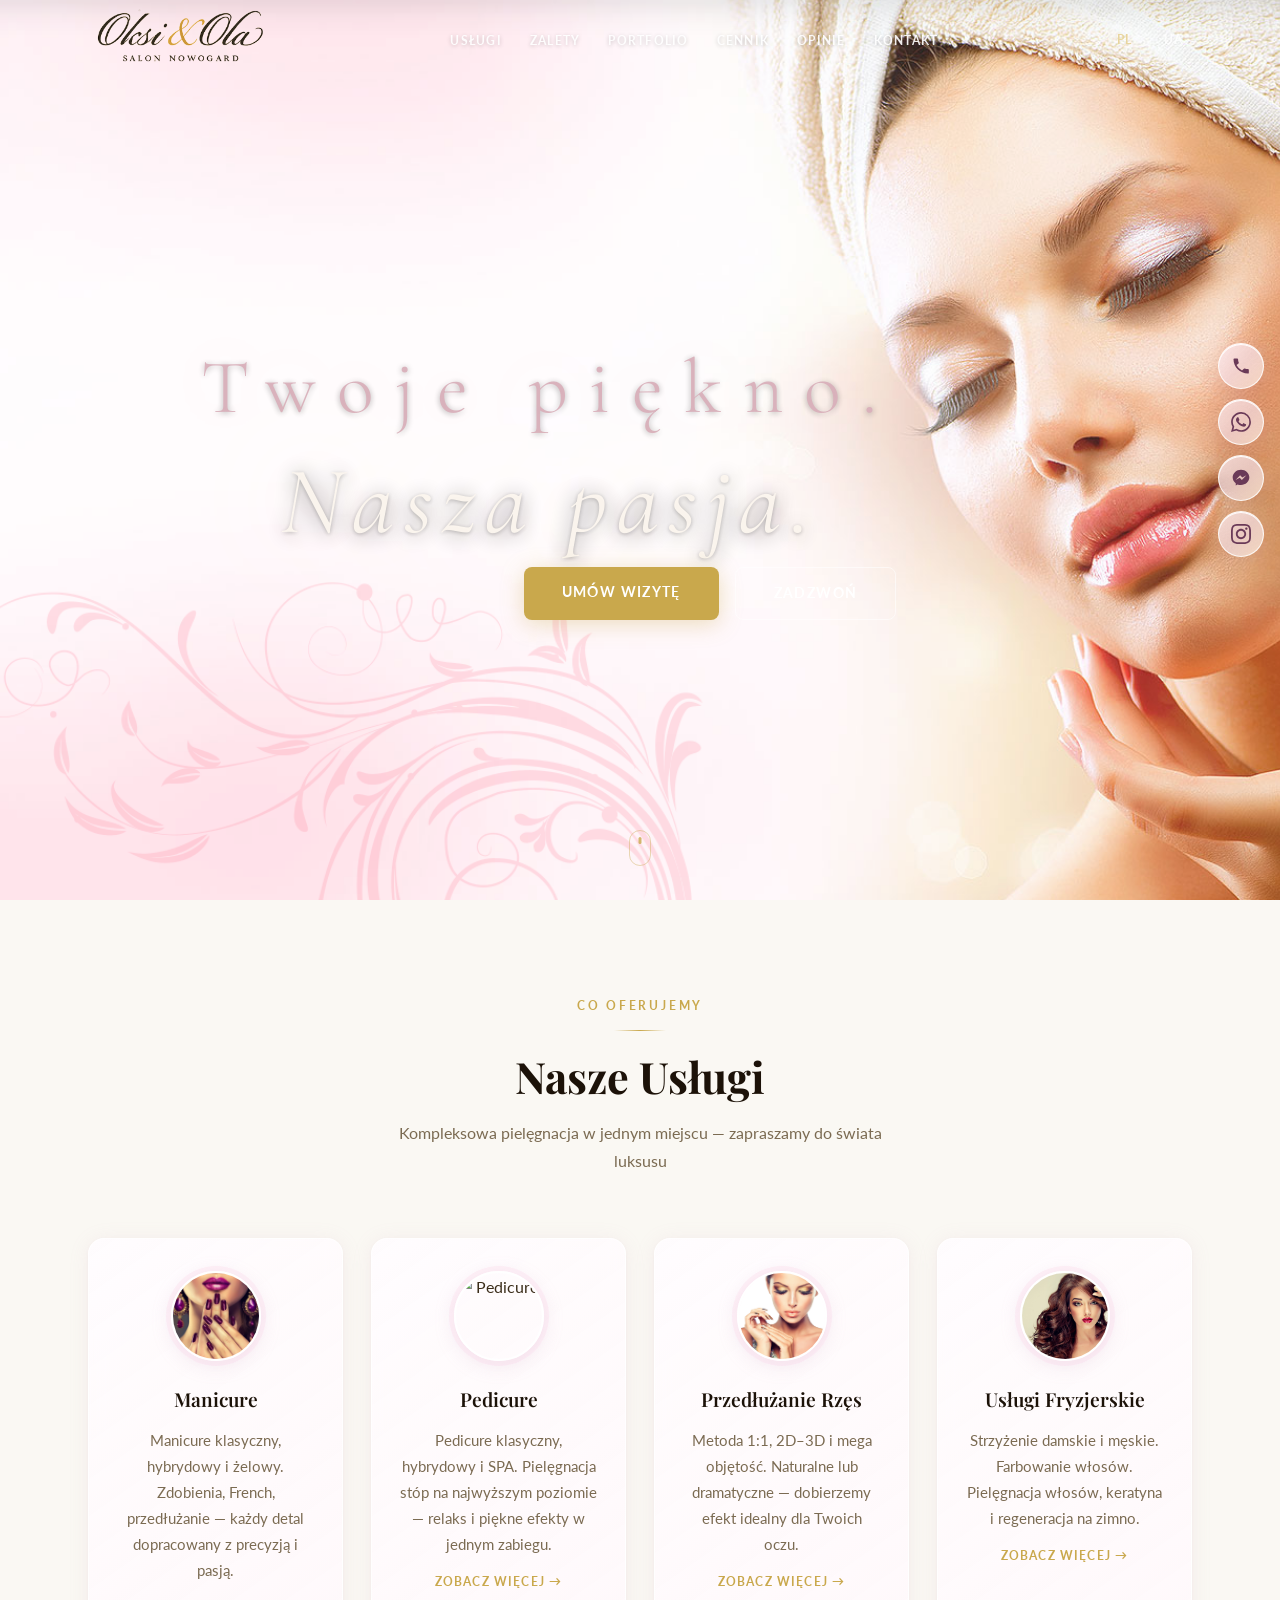
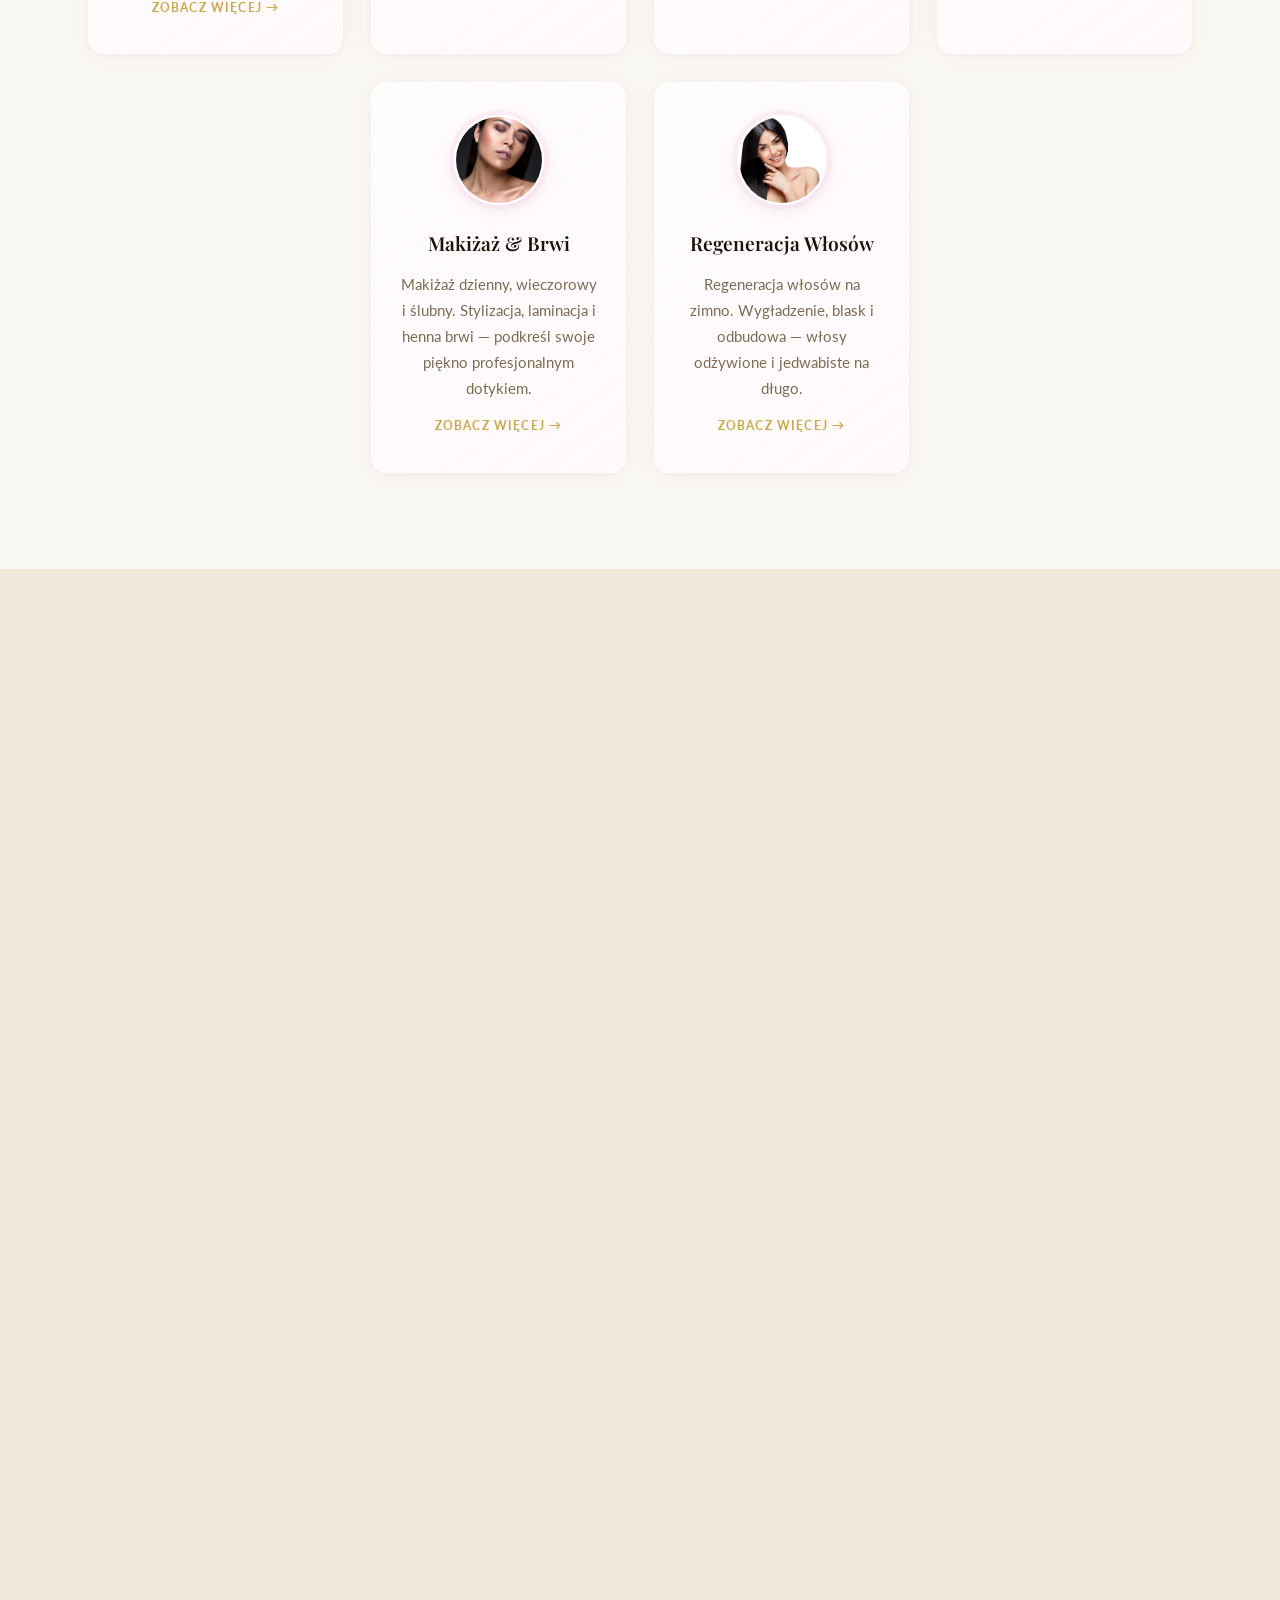
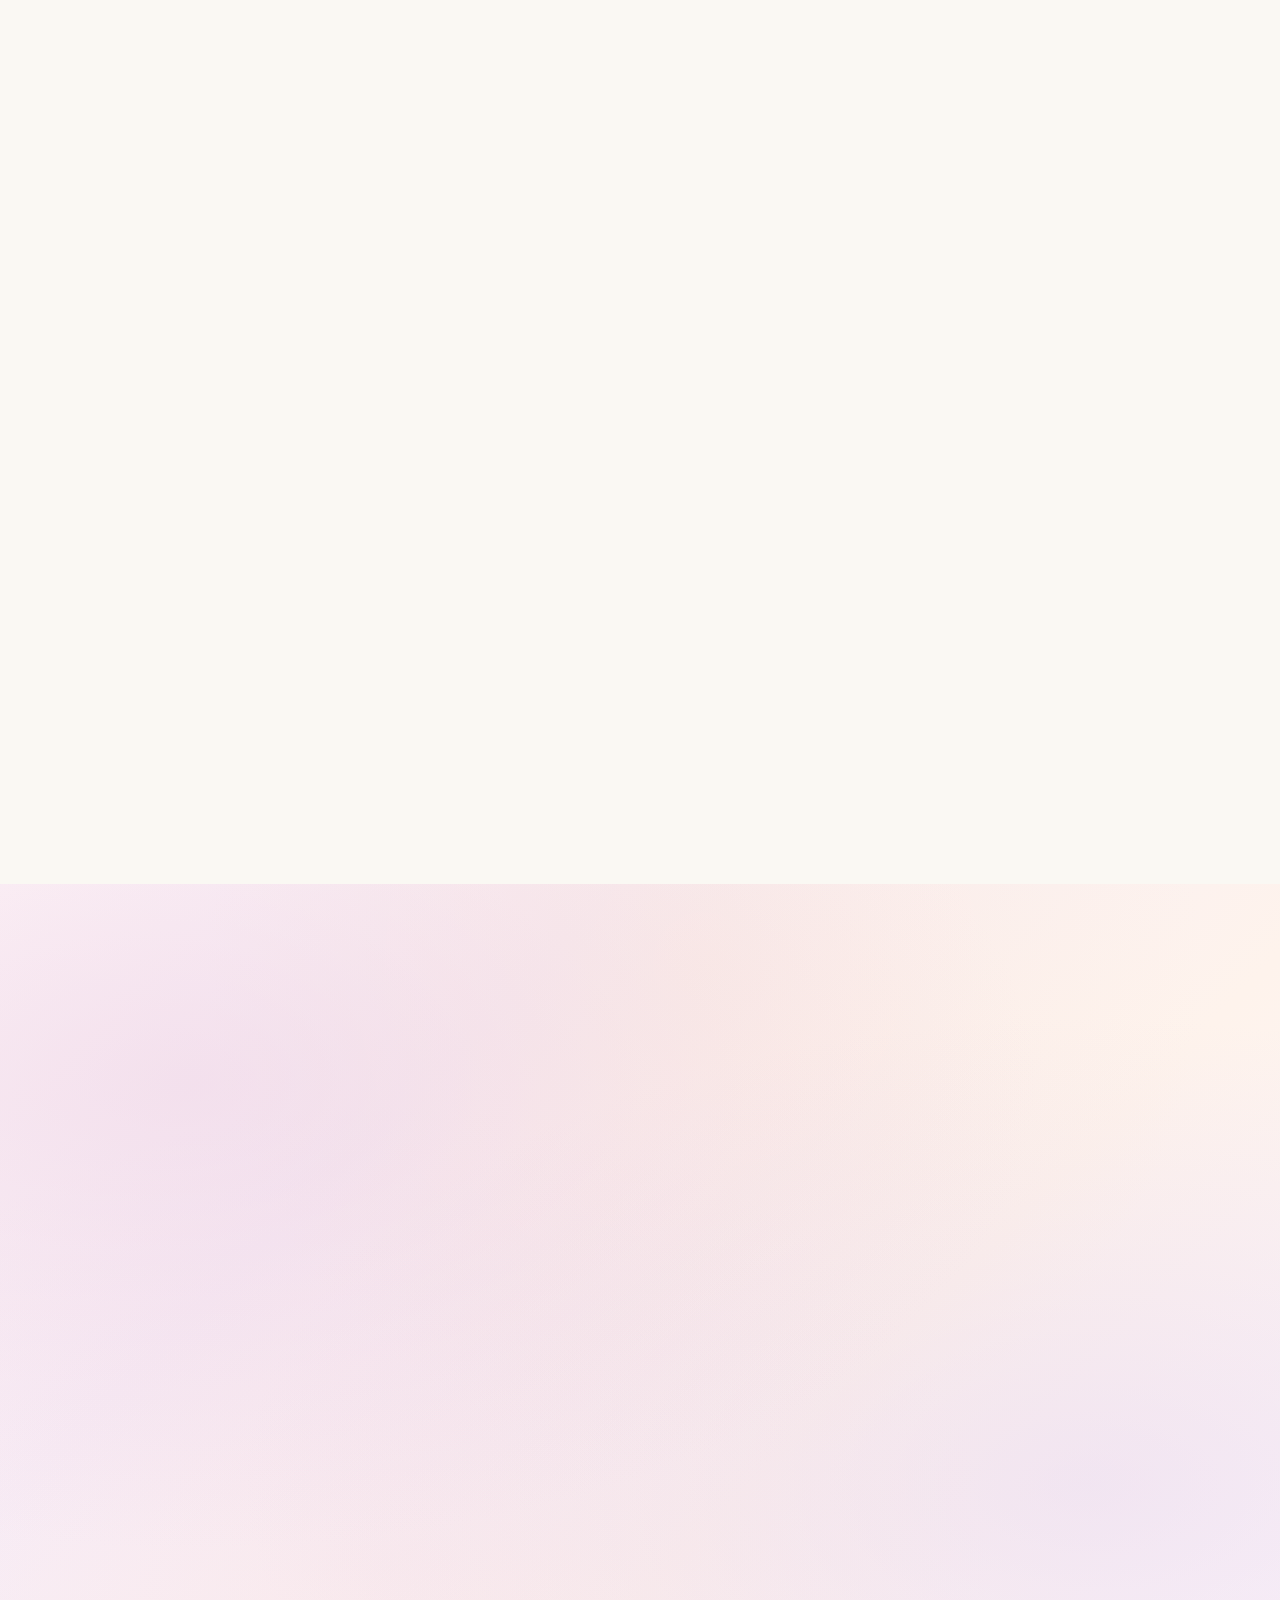
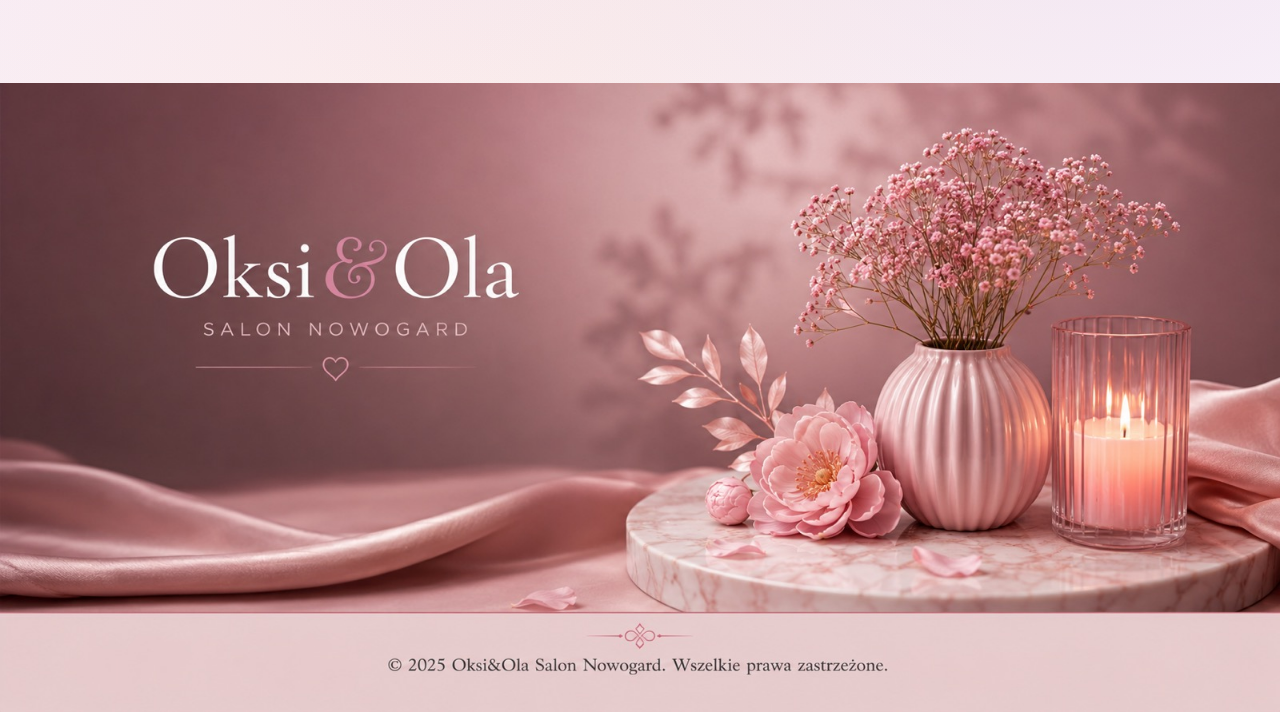
==== commit 411f9c82: "added: index.html" ====
--- a/index.html
+++ b/index.html
@@ -2444,7 +2444,7 @@
               <a href="#services" data-i18n="nav.s">Usługi</a>
               <ul class="nav-sub">
                 <li>
-                  <a href="manicure/manicure.html"
+                  <a href="/manicure/manicure.html"
                     ><span class="ni"
                       ><svg
                         width="13"
@@ -2464,7 +2464,7 @@
                   >
                 </li>
                 <li>
-                  <a href="pedicure/pedicure_premium_oksi_ola.html"
+                  <a href="/pedicure/pedicure_premium_oksi_ola.html"
                     ><span class="ni"
                       ><svg
                         width="13"
@@ -2549,7 +2549,7 @@
                   >
                 </li>
                 <li>
-                  <a href="botoks/botoks.html"
+                  <a href="/botoks/botoks.html"
                     ><span class="ni"
                       ><svg
                         width="13"
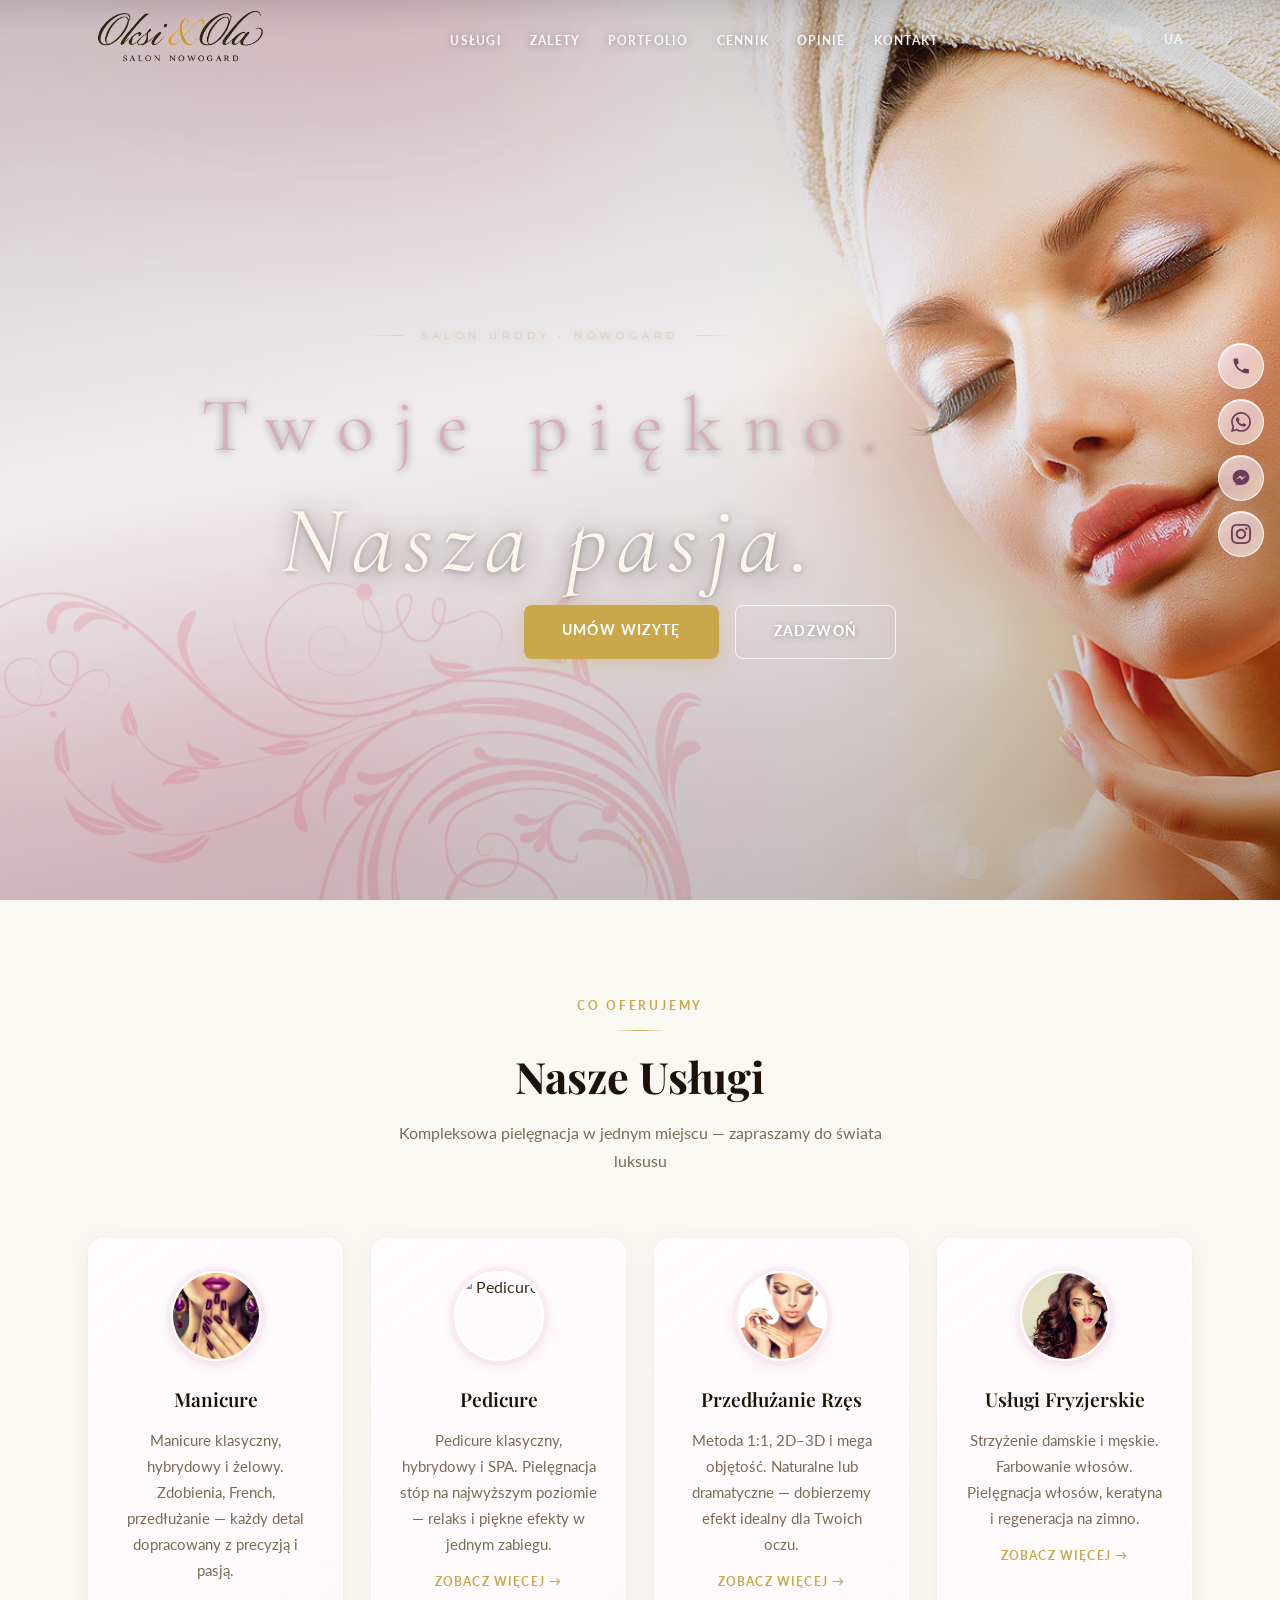
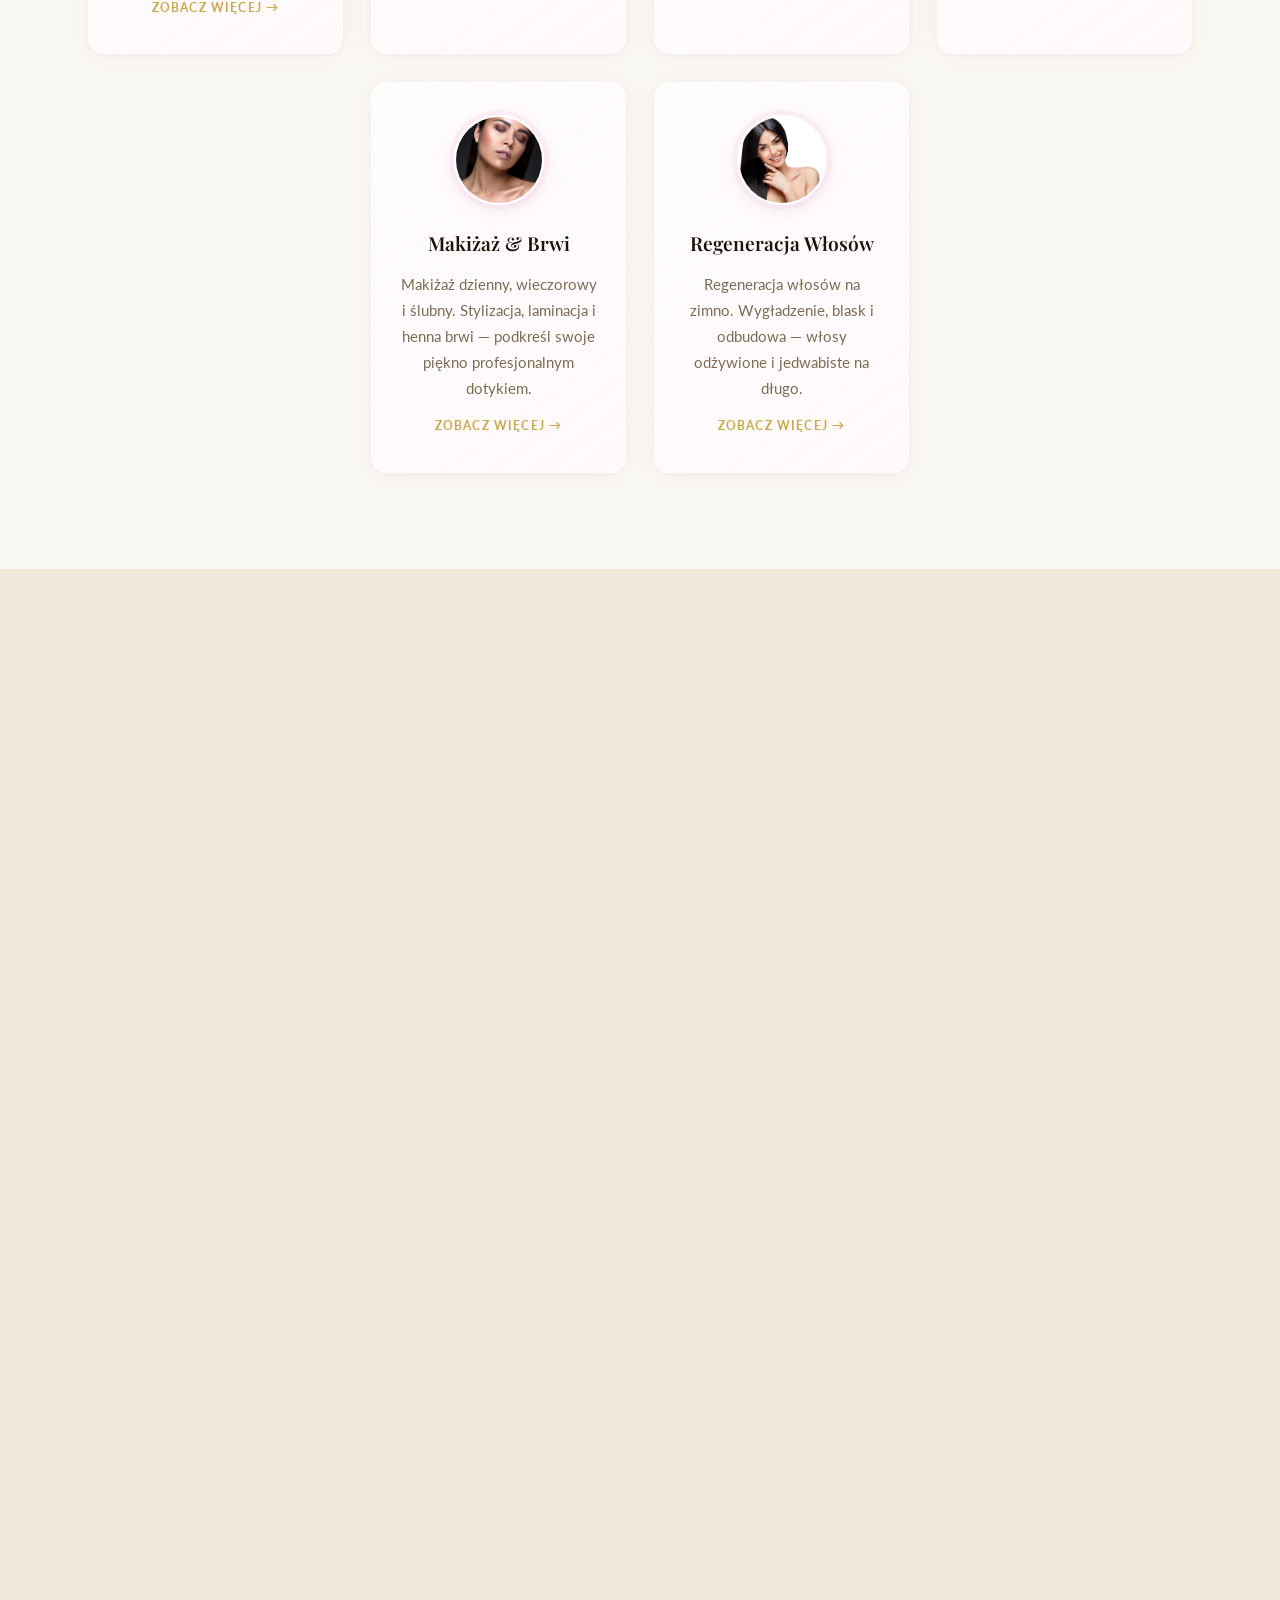
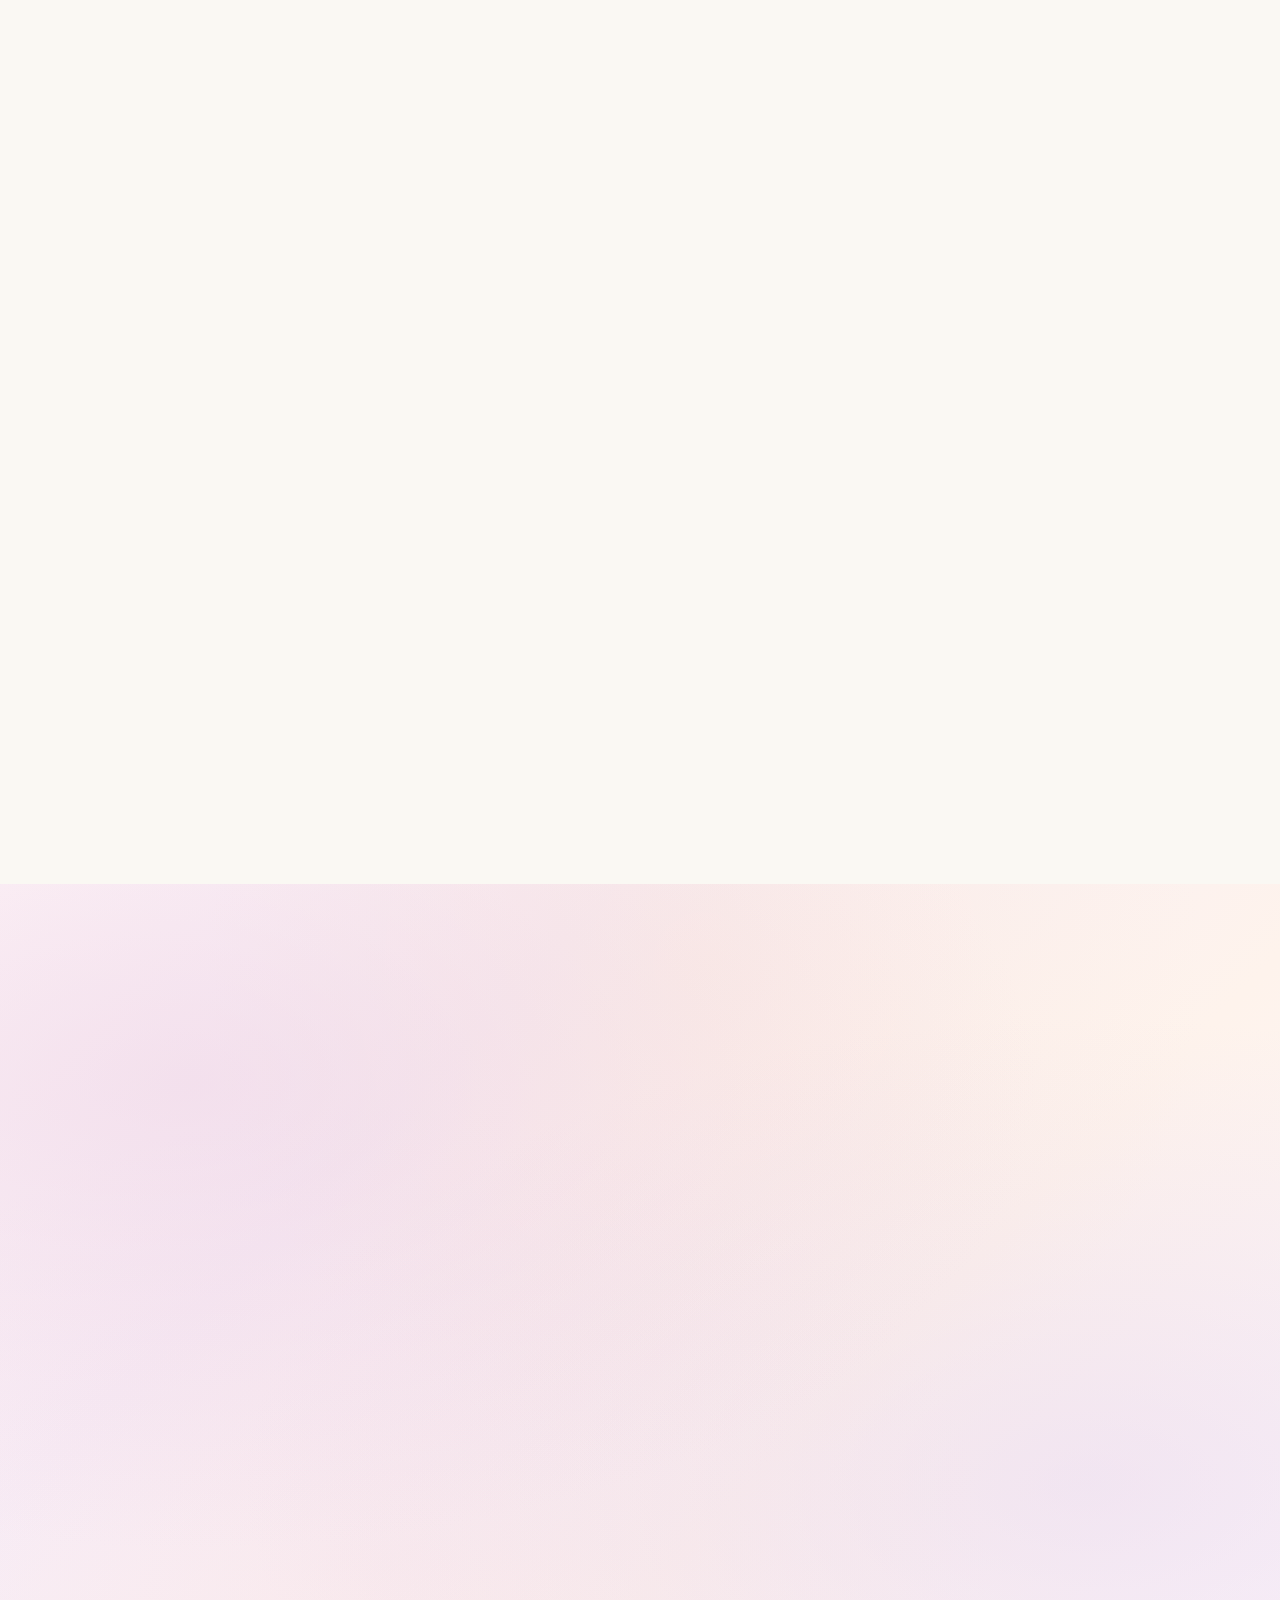
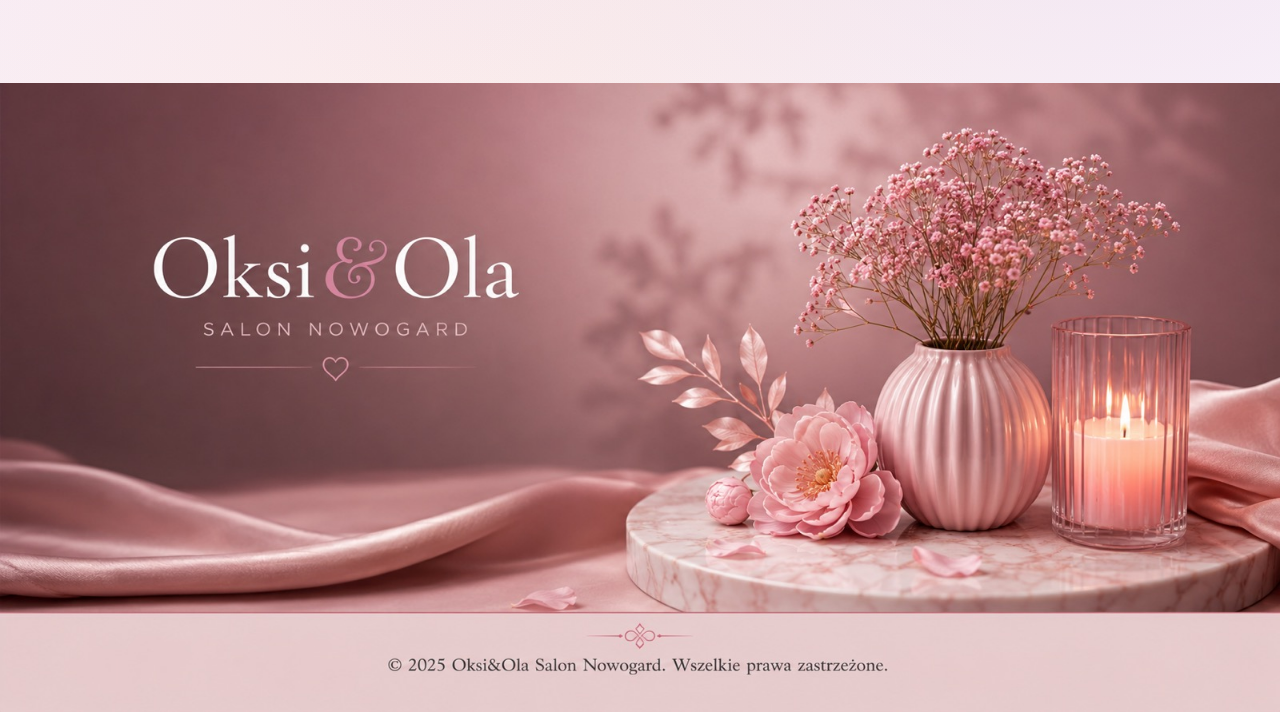
==== commit 2f6d82af: "add Final hero styling update" ====
--- a/index.html
+++ b/index.html
@@ -431,7 +431,12 @@
       .hero-ov {
         position: absolute;
         inset: 0;
-        background: rgba(255, 255, 255, 0.1);
+        background: linear-gradient(
+          170deg,
+          rgba(12, 4, 8, 0.22) 0%,
+          rgba(12, 4, 8, 0.06) 45%,
+          rgba(12, 4, 8, 0.28) 100%
+        );
         opacity: 1;
       }
       .hero-cnt {
@@ -450,6 +455,9 @@
         margin-bottom: 22px;
         opacity: 0;
         animation: fu 0.8s 0.2s forwards;
+      }
+      .hero-location {
+        display: none;
       }
       .hero-h1 {
         font-family: "Cormorant Garamond", var(--ff-s), serif;
@@ -2399,6 +2407,94 @@
         }
         .grev-sparkles {
           gap: 18px;
+        }
+      }
+
+      /* ============================================================
+         DESKTOP HERO POLISH — depth & readability (min-width: 921px)
+      ============================================================ */
+      @media (min-width: 921px) {
+        /* location label — Salon Urody • Nowogard */
+        .hero-location {
+          display: flex;
+          align-items: center;
+          justify-content: center;
+          gap: 18px;
+          font-family: "Montserrat", var(--ff-n), sans-serif;
+          font-size: 0.62rem;
+          font-weight: 300;
+          letter-spacing: 0.5em;
+          text-transform: uppercase;
+          color: rgba(224, 191, 146, 0.94);
+          margin-top: 24px;
+          margin-bottom: 36px;
+          text-shadow: 0 1px 10px rgba(0, 0, 0, 0.28);
+          opacity: 0;
+          animation: fu 0.8s 0.15s forwards;
+        }
+        .hero-location::before,
+        .hero-location::after {
+          content: "";
+          flex: 0 0 44px;
+          height: 1px;
+          background: linear-gradient(
+            to var(--dir, right),
+            transparent,
+            rgba(224, 191, 146, 0.50)
+          );
+        }
+        .hero-location::before { --dir: right; }
+        .hero-location::after  { --dir: left;  }
+
+        /* subtitle prose — soft white lift */
+        .hero-sub {
+          color: rgba(255, 255, 255, 0.80);
+        }
+
+        /* headline top line (Twoje piękno.) — full opacity, crisper shadow */
+        .hero-h1 span {
+          color: rgba(216, 174, 185, 1);
+          text-shadow:
+            0 0 80px rgba(255, 175, 195, 0.22),
+            0 1px 8px rgba(0, 0, 0, 0.38);
+        }
+
+        /* headline bottom line (Nasza pasja.) — cinematic warm glow */
+        .hero-h1 em {
+          color: rgba(252, 246, 238, 1);
+          text-shadow:
+            0 0 100px rgba(255, 238, 210, 0.45),
+            0 2px 28px rgba(0, 0, 0, 0.52),
+            0 1px 6px rgba(0, 0, 0, 0.28);
+        }
+
+        /* header glassmorphism — slightly denser for legibility */
+        #hdr.sc {
+          background: rgba(255, 238, 248, 0.66);
+          backdrop-filter: blur(26px) saturate(180%) brightness(101%);
+          -webkit-backdrop-filter: blur(26px) saturate(180%) brightness(101%);
+          box-shadow:
+            0 2px 32px rgba(196, 148, 182, 0.18),
+            inset 0 -1px 0 rgba(255, 255, 255, 0.55);
+          border-bottom-color: rgba(255, 210, 228, 0.48);
+        }
+
+        /* nav links over hero — stronger shadow so letters pop over the photo */
+        .nav-ul a {
+          text-shadow: 0 1px 8px rgba(0, 0, 0, 0.38);
+        }
+
+        /* Zadzwoń button — stronger border, readable text, gold-tinted hover */
+        .hero-btns .btn-o {
+          border: 1.5px solid rgba(255, 255, 255, 0.80);
+          text-shadow: 0 1px 6px rgba(0, 0, 0, 0.32);
+        }
+        .hero-btns .btn-o:hover {
+          background: rgba(255, 255, 255, 0.12);
+          border-color: rgba(201, 168, 76, 0.70);
+          color: rgba(255, 255, 255, 1);
+          text-shadow: none;
+          transform: translateY(-2px);
         }
       }
     </style>
@@ -2655,6 +2751,7 @@
     <section id="hero">
       <div class="hero-ov"></div>
       <div class="hero-cnt">
+        <p class="hero-location">Salon Urody&nbsp;•&nbsp;Nowogard</p>
         <h1 class="hero-h1">
           <span data-i18n="h.l1">Twoje piękno.</span>
           <em data-i18n="h.l2">Nasza pasja.</em>
@@ -3855,6 +3952,7 @@
                 rel="noopener"
                 data-i18n="cn.act.msg"
               >
+              
                 <svg viewBox="0 0 24 24" fill="currentColor" aria-hidden="true">
                   <path
                     d="M12 2C6.477 2 2 6.145 2 11.243c0 2.908 1.438 5.504 3.686 7.205V21l2.186-1.202A10.7 10.7 0 0012 20.486c5.523 0 10-4.144 10-9.243S17.523 2 12 2zm1.006 12.44l-2.547-2.718-4.97 2.718 5.467-5.805 2.611 2.718 4.906-2.718-5.467 5.805z"
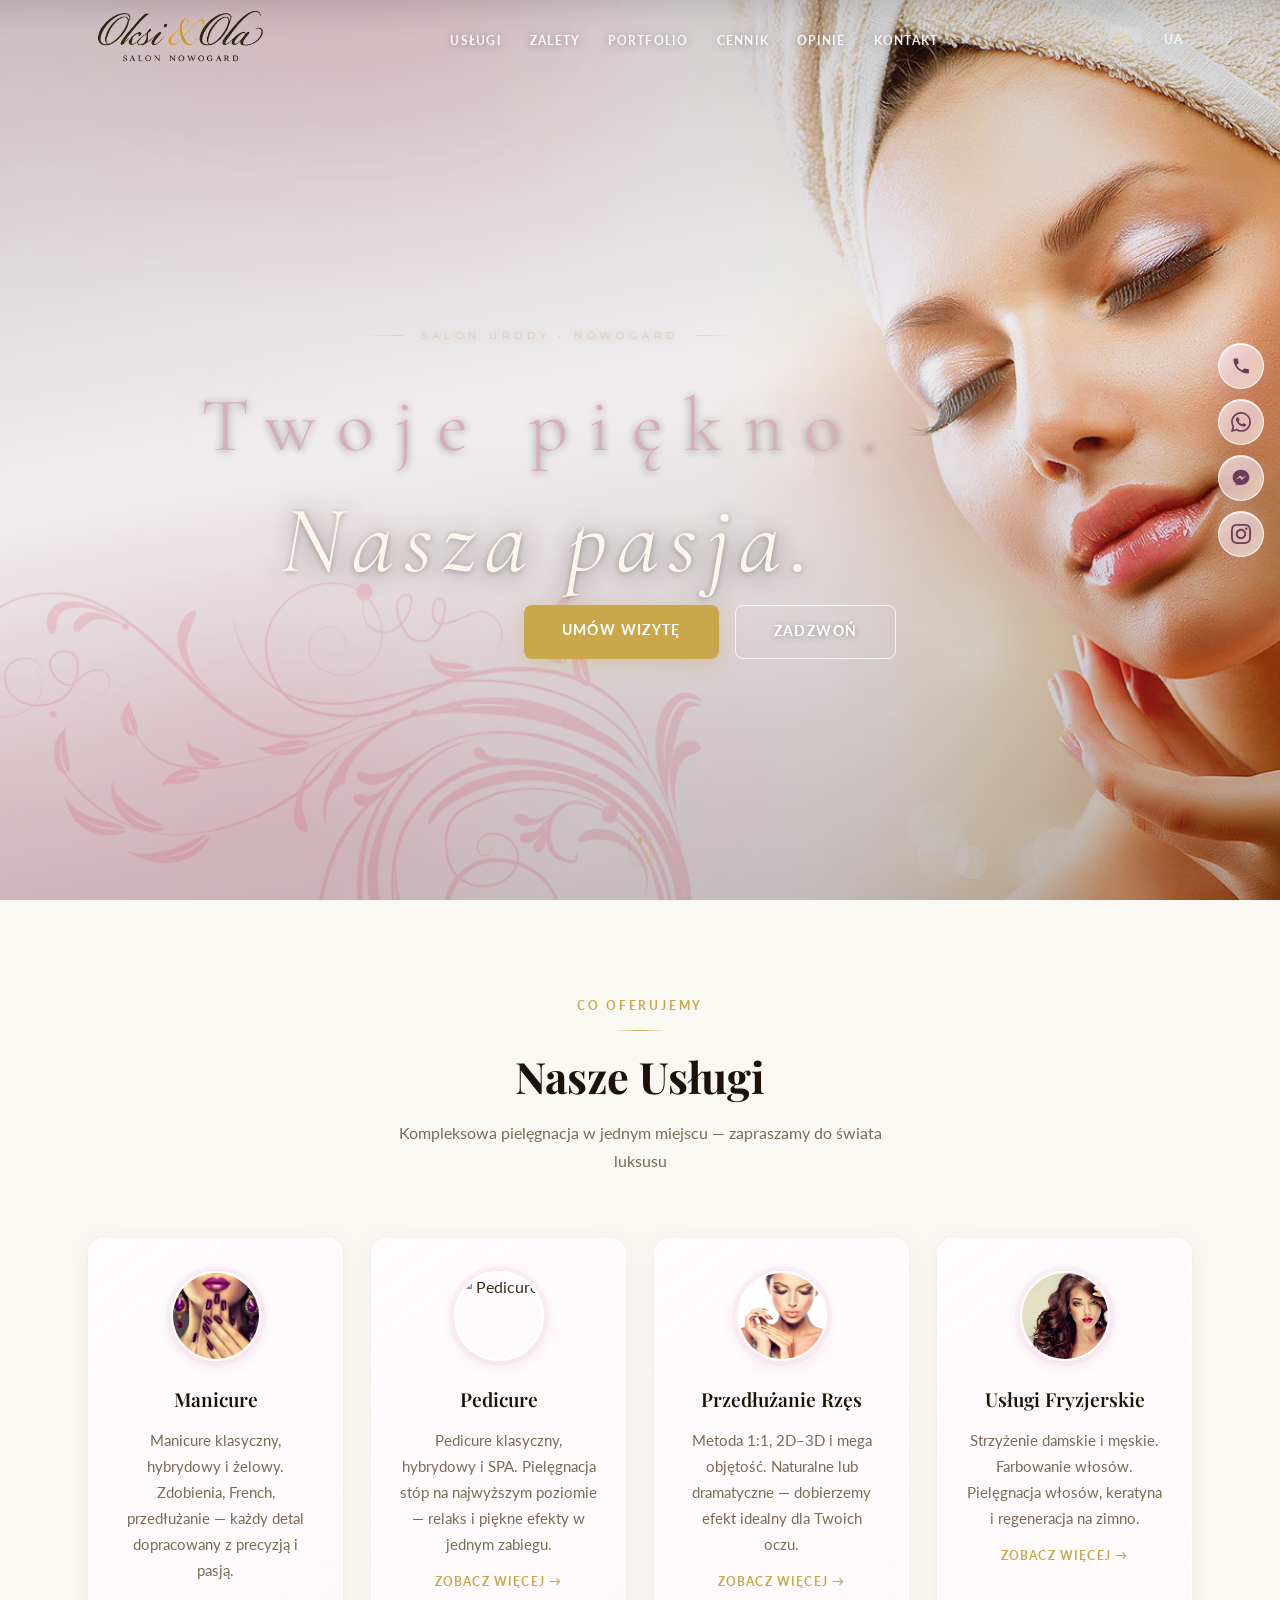
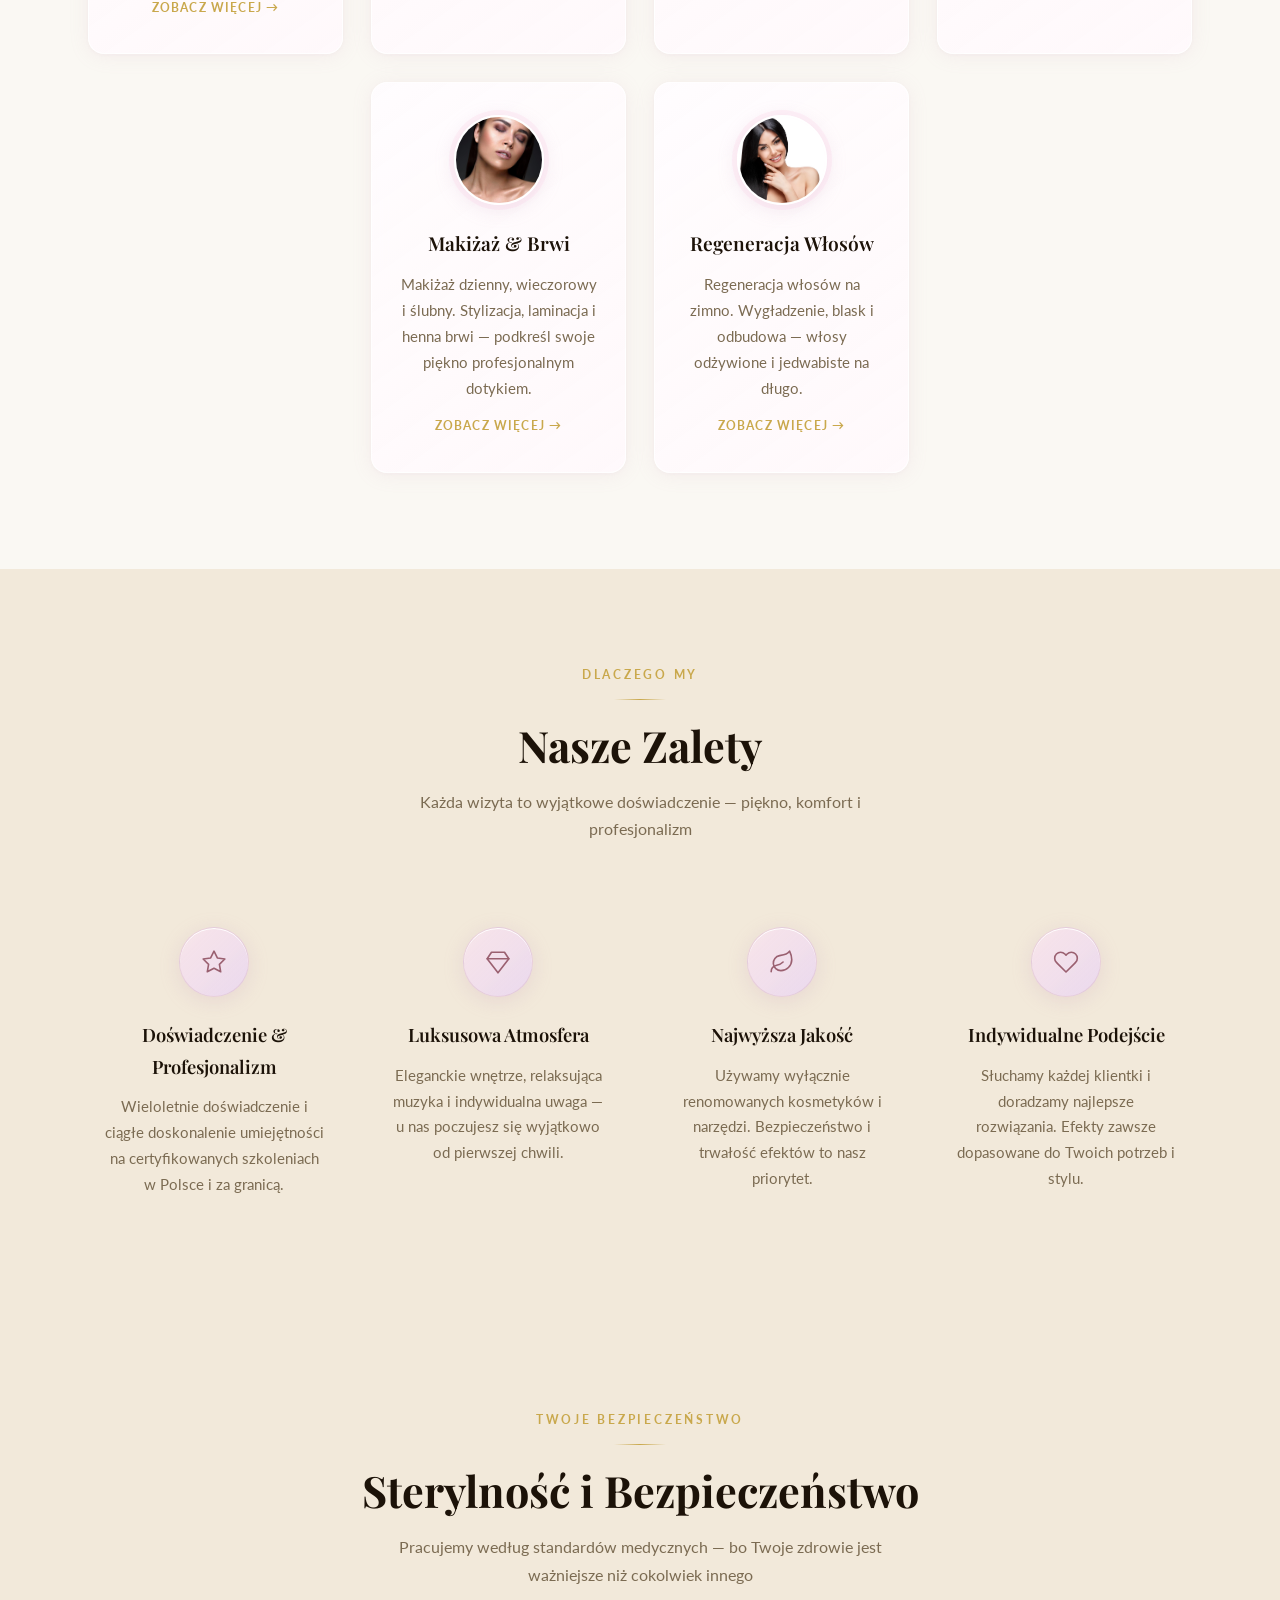
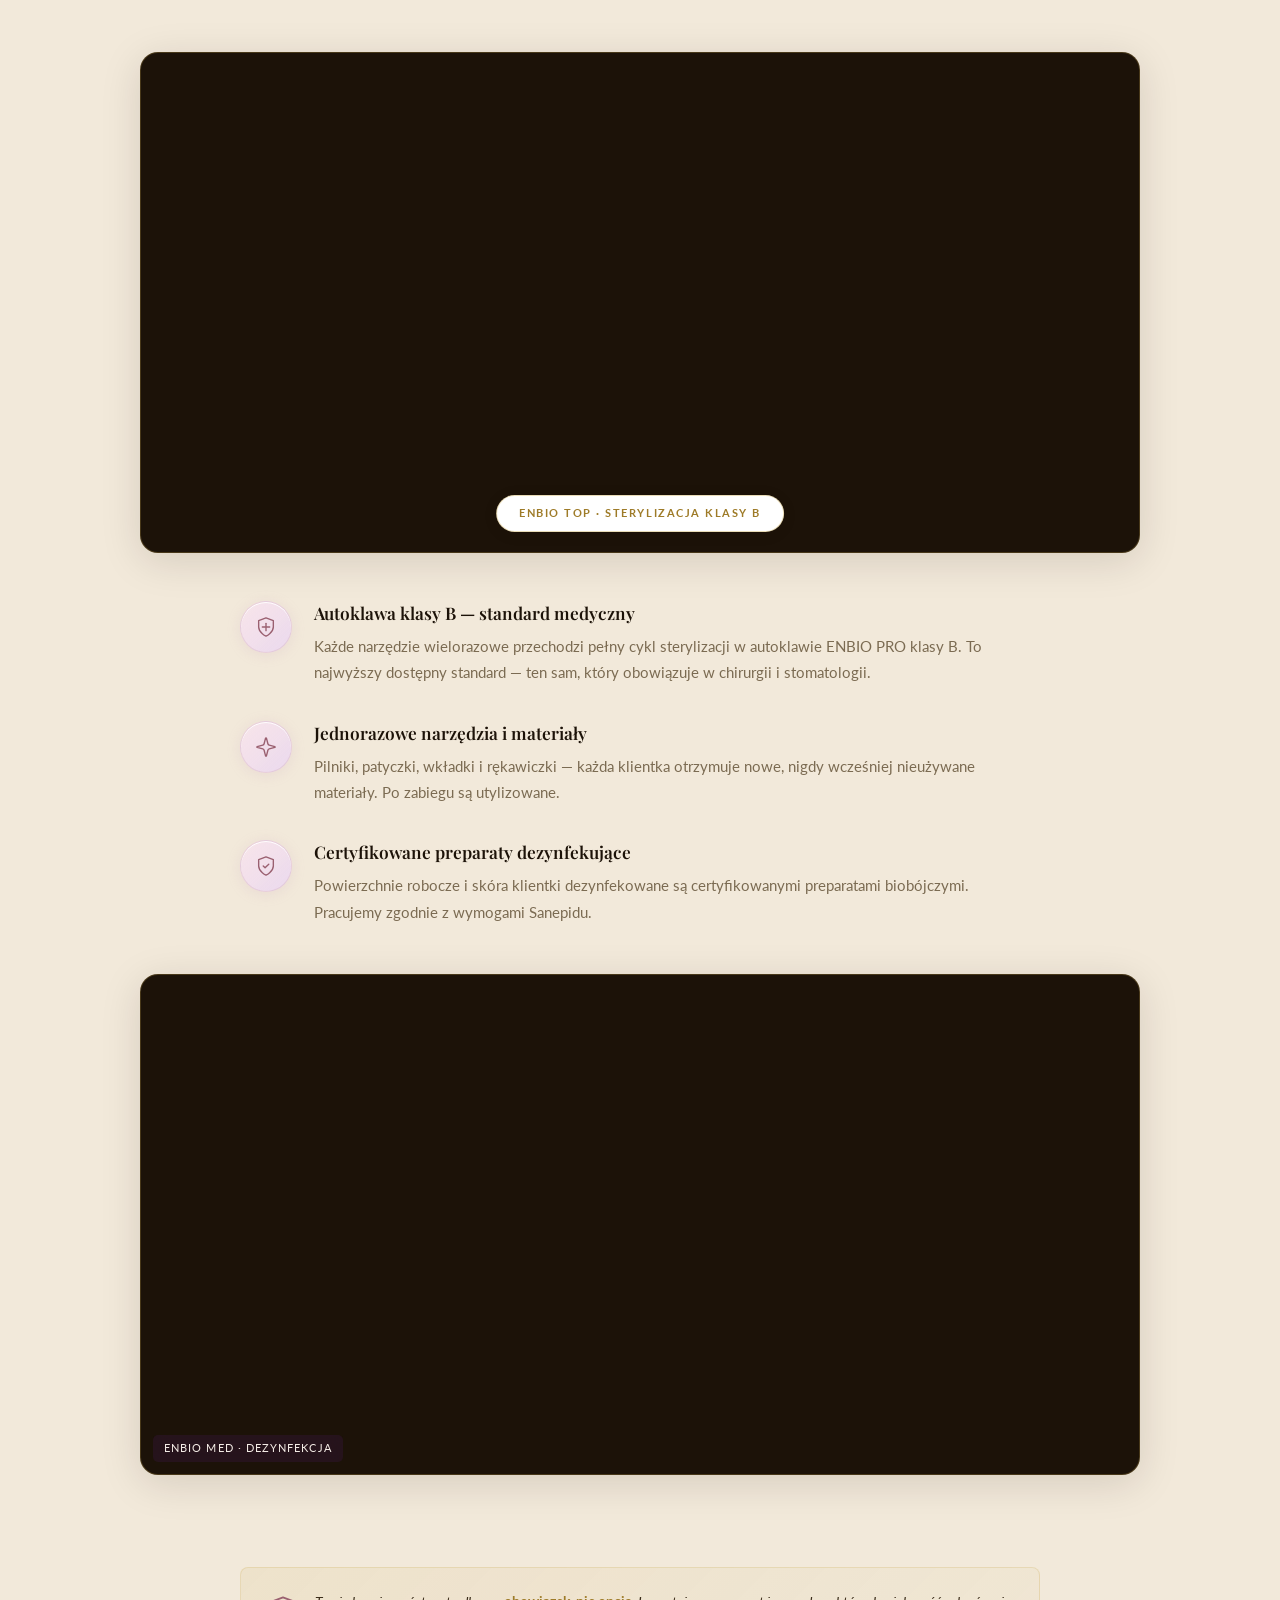
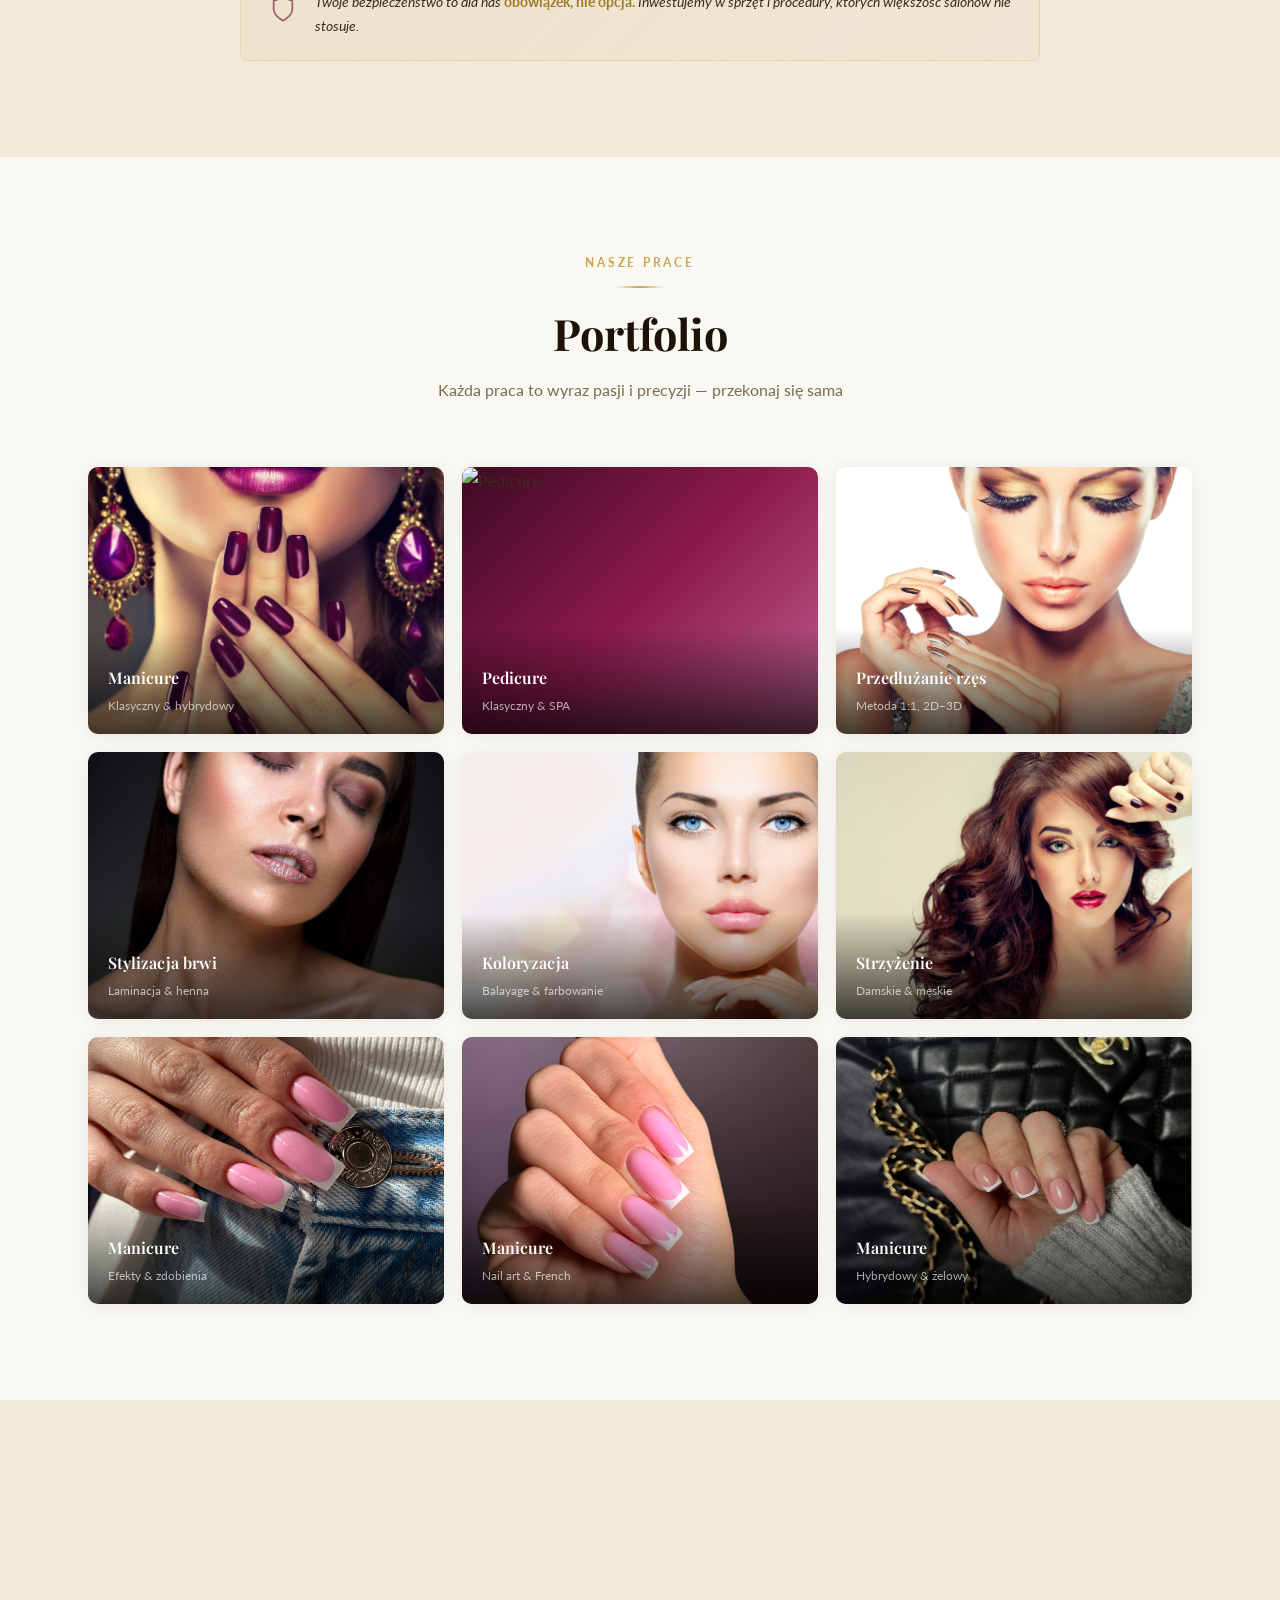
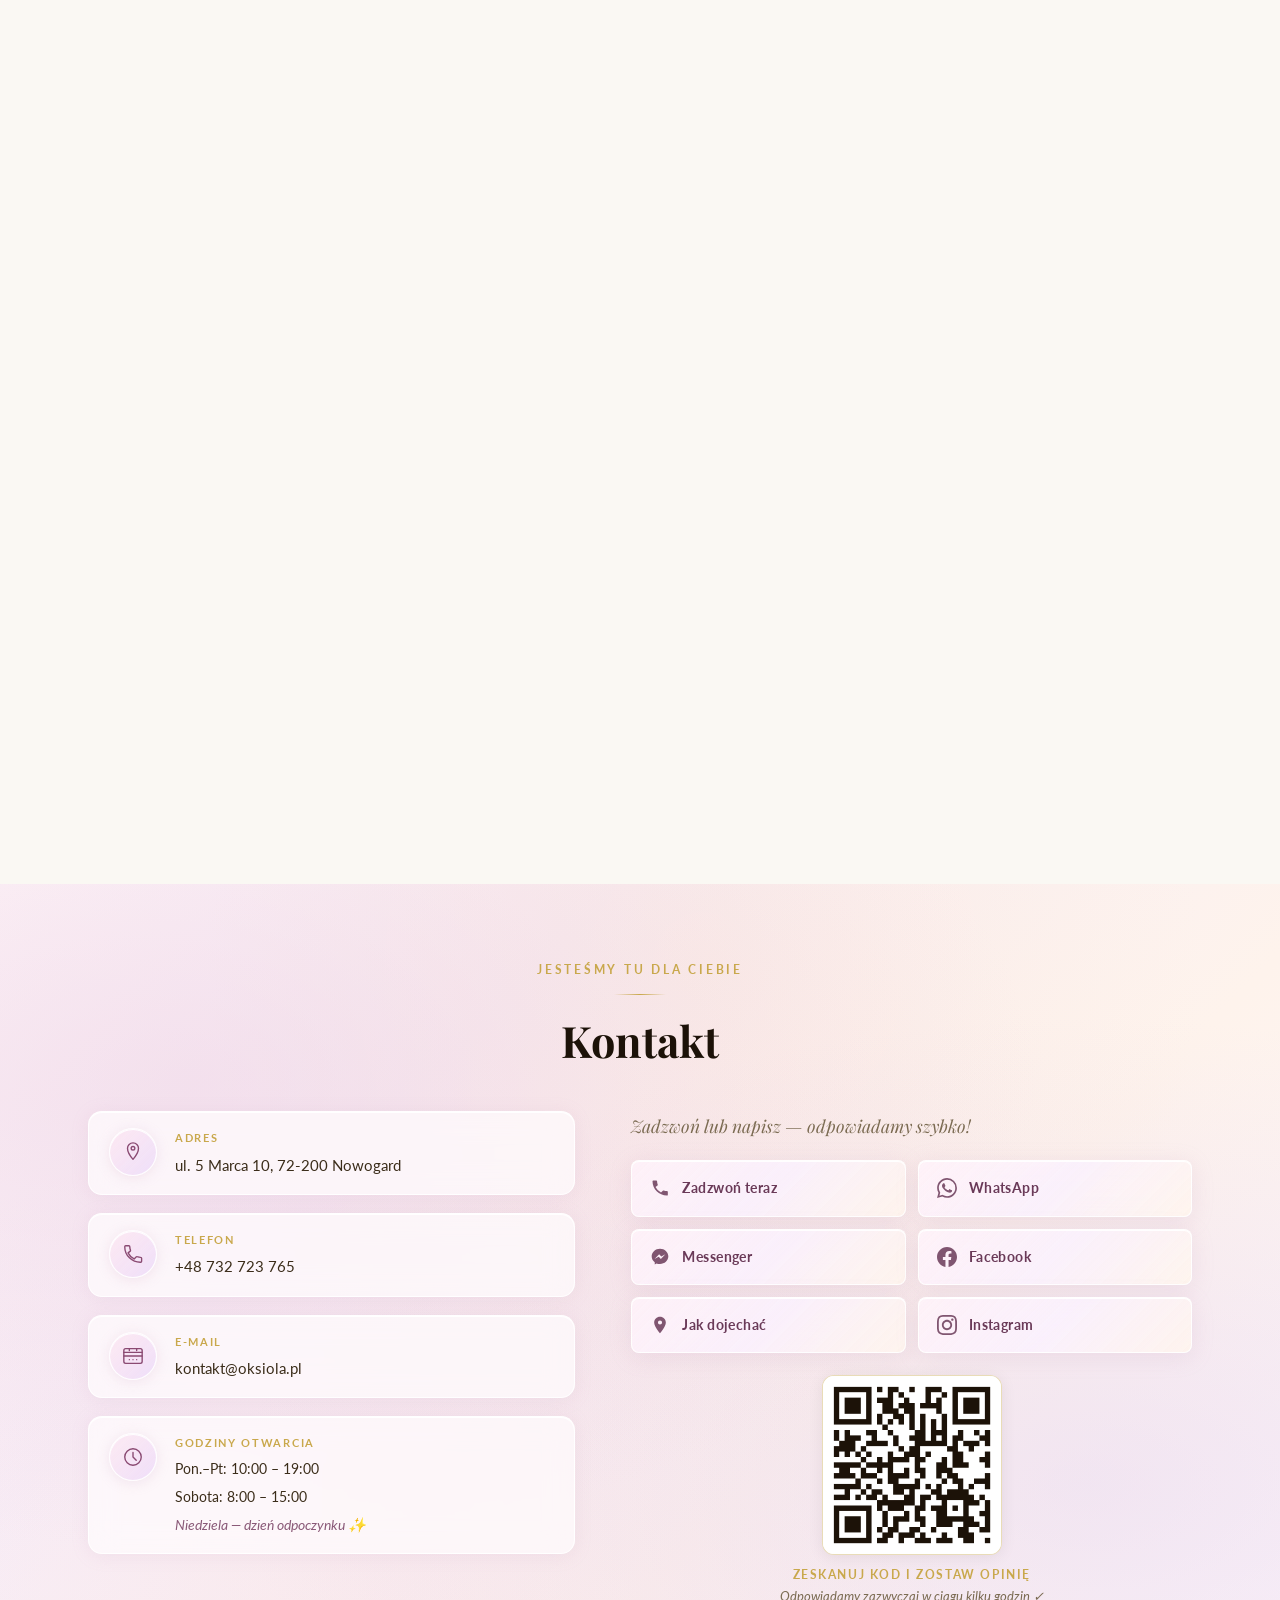
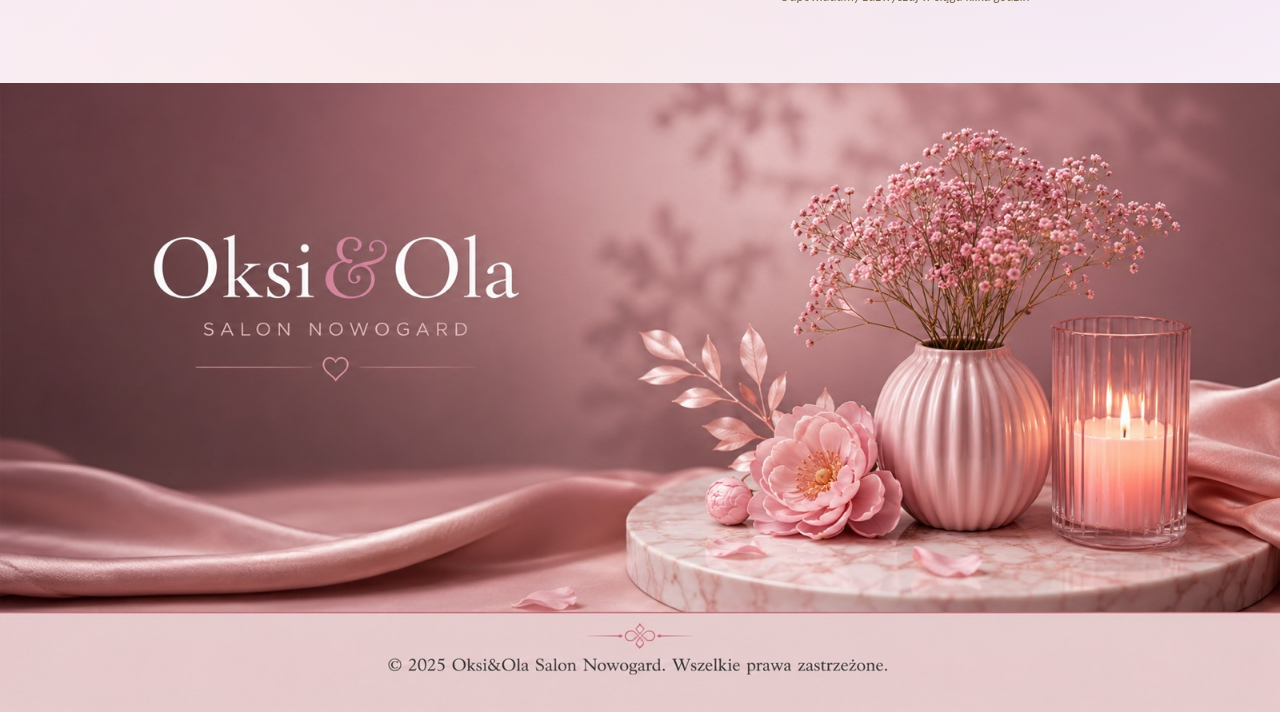
==== commit f146b191: "Add Open Graph and social preview meta tags" ====
--- a/index.html
+++ b/index.html
@@ -5,9 +5,25 @@
     <meta name="viewport" content="width=device-width, initial-scale=1.0" />
     <meta
       name="description"
-      content="Oksi&amp;Ola Salon Nowogard — manicure, pedicure, przedłużanie rzęs, usługi fryzjerskie"
+      content="Oksi&amp;Ola to Salon Urody w Nowogardzie. Fryzjer damski i meski, Manicure, Pedicure, Przedłużanie rzęs, Pielengnacja wlosow"
     />
-    <title>Oksi&amp;Ola Salon | Nowogard</title>
+    <title>Oksi&amp;Ola Salon Urody Nowogard | Fryzjer, Paznokcie, Rzęsy</title>
+    <meta property="og:title" content="Oksi&Ola — Salon Urody Nowogard" />
+    <meta
+      property="og:description"
+      content="Fryzjer, manicure, pedicure, rzęsy i pielęgnacja włosów w Nowogardzie. Umów wizytę online."
+    />
+    <meta property="og:type" content="website" />
+    <meta property="og:url" content="https://oksiola.pl" />
+    <meta property="og:image" content="https://oksiola.pl/images/hero.jpg" />
+
+    <meta name="twitter:card" content="summary_large_image" />
+    <meta name="twitter:title" content="Oksi&Ola — Salon Urody Nowogard" />
+    <meta
+      name="twitter:description"
+      content="Fryzjer, manicure, pedicure, rzęsy i pielęgnacja włosów w Nowogardzie."
+    />
+    <meta name="twitter:image" content="https://oksiola.pl/images/hero.jpg" />
     <link rel="icon" href="images/fav.icon.png" type="image/png" />
     <!-- Google Fonts: Playfair Display (headings) + Lato (body text) -->
     <link rel="preconnect" href="https://fonts.googleapis.com" />
@@ -2440,15 +2456,19 @@
           background: linear-gradient(
             to var(--dir, right),
             transparent,
-            rgba(224, 191, 146, 0.50)
+            rgba(224, 191, 146, 0.5)
           );
         }
-        .hero-location::before { --dir: right; }
-        .hero-location::after  { --dir: left;  }
+        .hero-location::before {
+          --dir: right;
+        }
+        .hero-location::after {
+          --dir: left;
+        }
 
         /* subtitle prose — soft white lift */
         .hero-sub {
-          color: rgba(255, 255, 255, 0.80);
+          color: rgba(255, 255, 255, 0.8);
         }
 
         /* headline top line (Twoje piękno.) — full opacity, crisper shadow */
@@ -2486,12 +2506,12 @@
 
         /* Zadzwoń button — stronger border, readable text, gold-tinted hover */
         .hero-btns .btn-o {
-          border: 1.5px solid rgba(255, 255, 255, 0.80);
+          border: 1.5px solid rgba(255, 255, 255, 0.8);
           text-shadow: 0 1px 6px rgba(0, 0, 0, 0.32);
         }
         .hero-btns .btn-o:hover {
           background: rgba(255, 255, 255, 0.12);
-          border-color: rgba(201, 168, 76, 0.70);
+          border-color: rgba(201, 168, 76, 0.7);
           color: rgba(255, 255, 255, 1);
           text-shadow: none;
           transform: translateY(-2px);
@@ -3952,7 +3972,6 @@
                 rel="noopener"
                 data-i18n="cn.act.msg"
               >
-              
                 <svg viewBox="0 0 24 24" fill="currentColor" aria-hidden="true">
                   <path
                     d="M12 2C6.477 2 2 6.145 2 11.243c0 2.908 1.438 5.504 3.686 7.205V21l2.186-1.202A10.7 10.7 0 0012 20.486c5.523 0 10-4.144 10-9.243S17.523 2 12 2zm1.006 12.44l-2.547-2.718-4.97 2.718 5.467-5.805 2.611 2.718 4.906-2.718-5.467 5.805z"
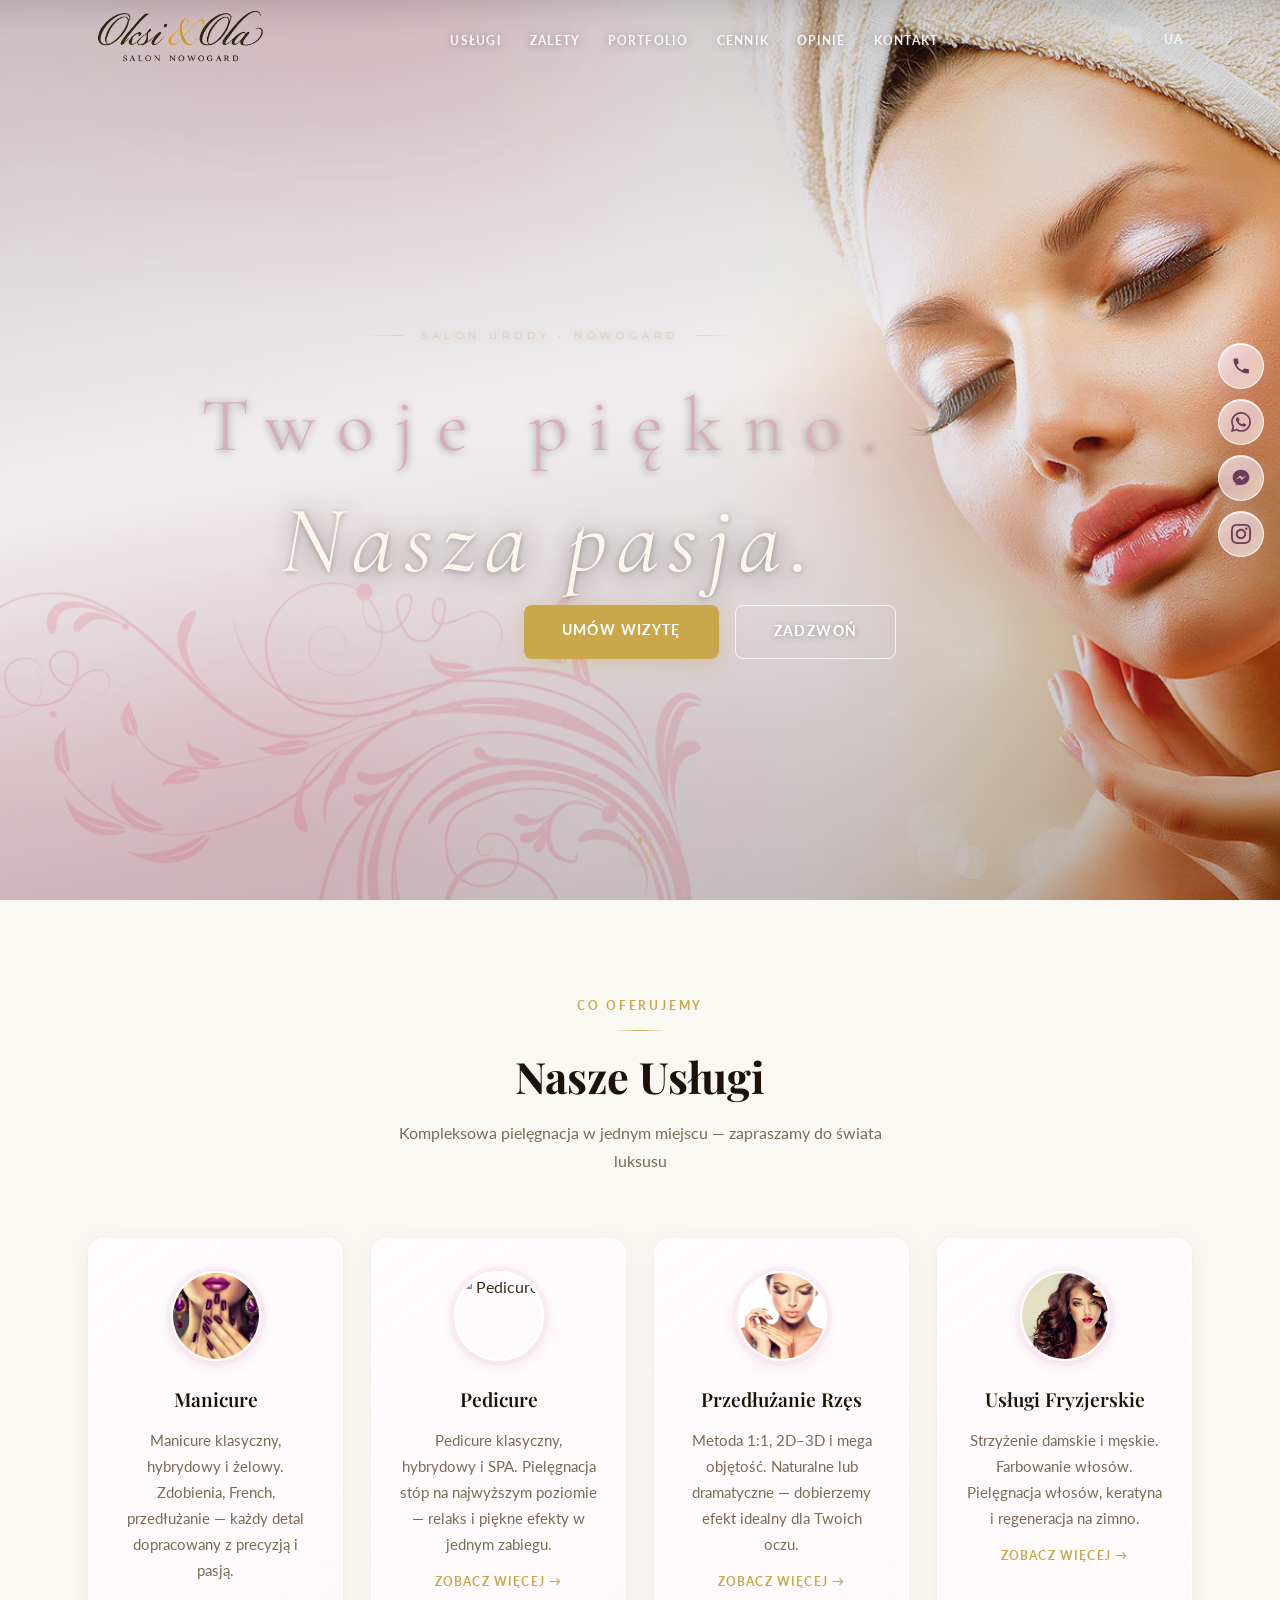
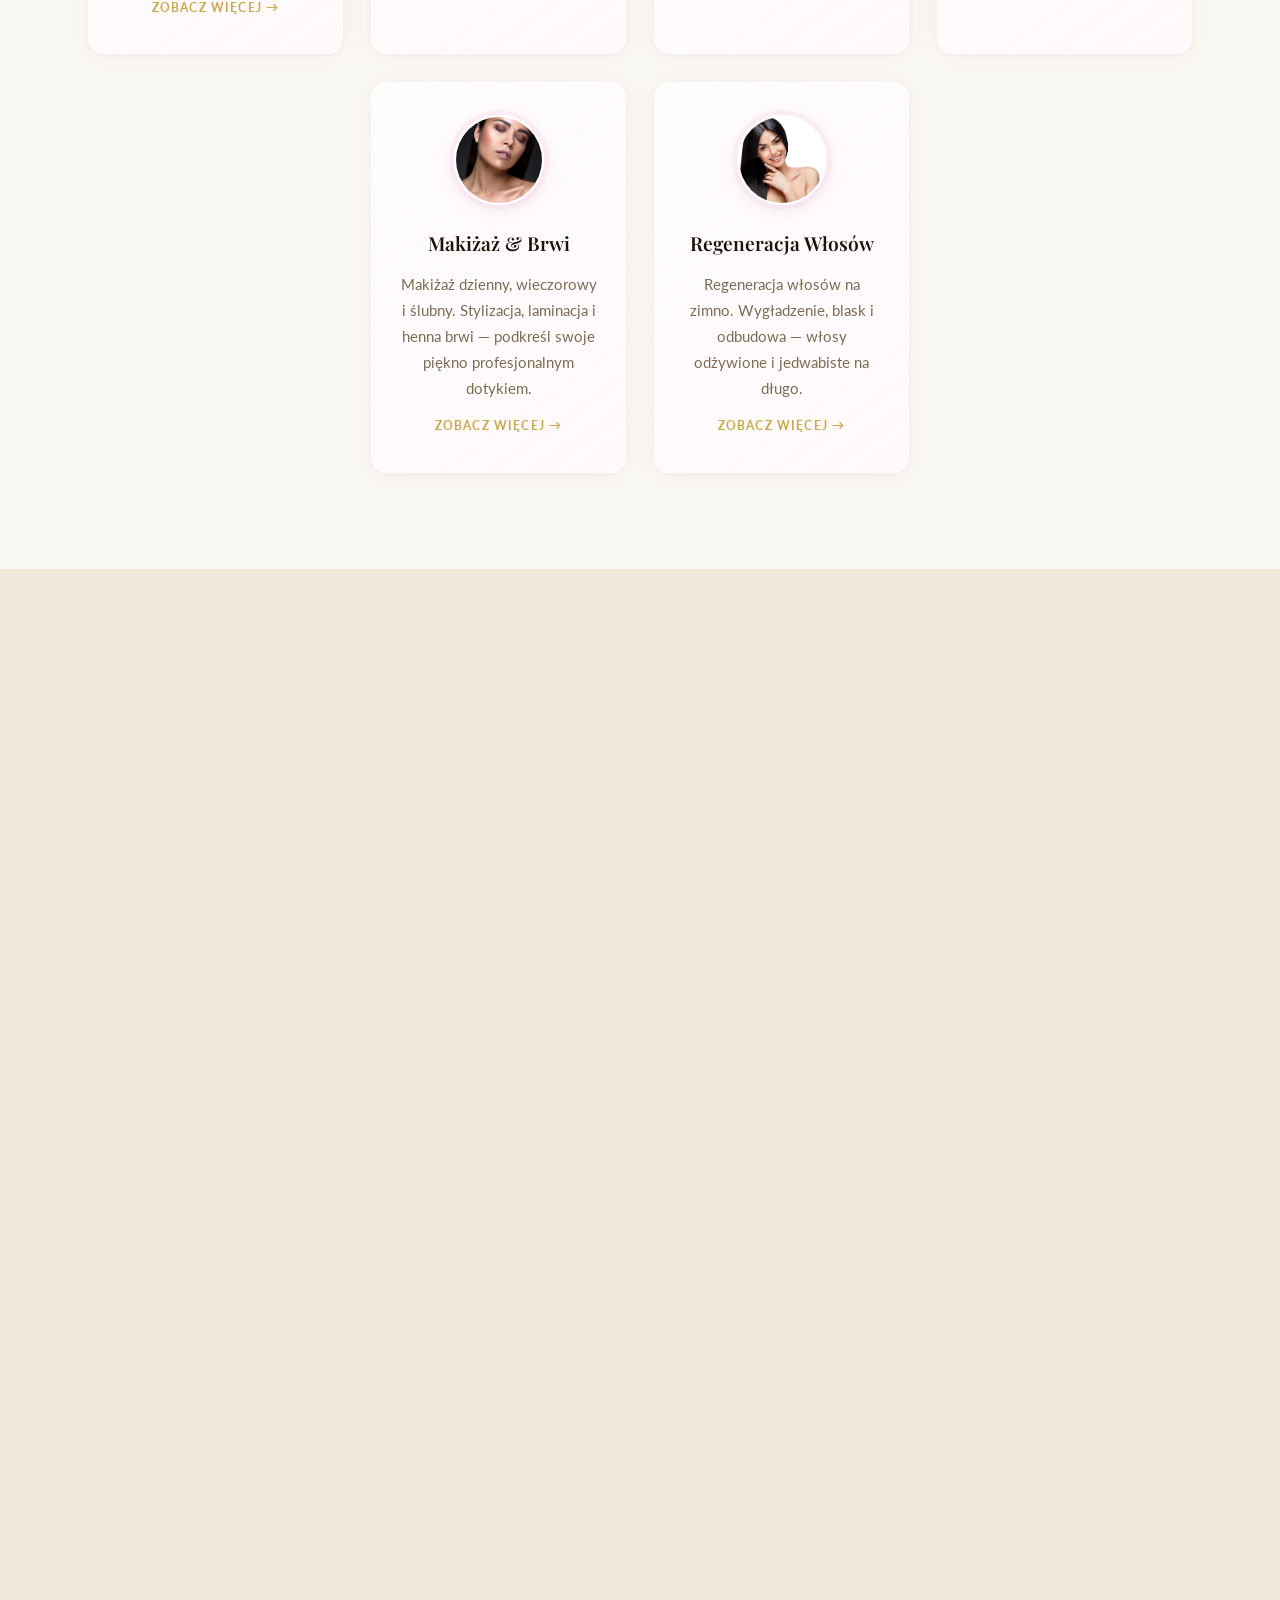
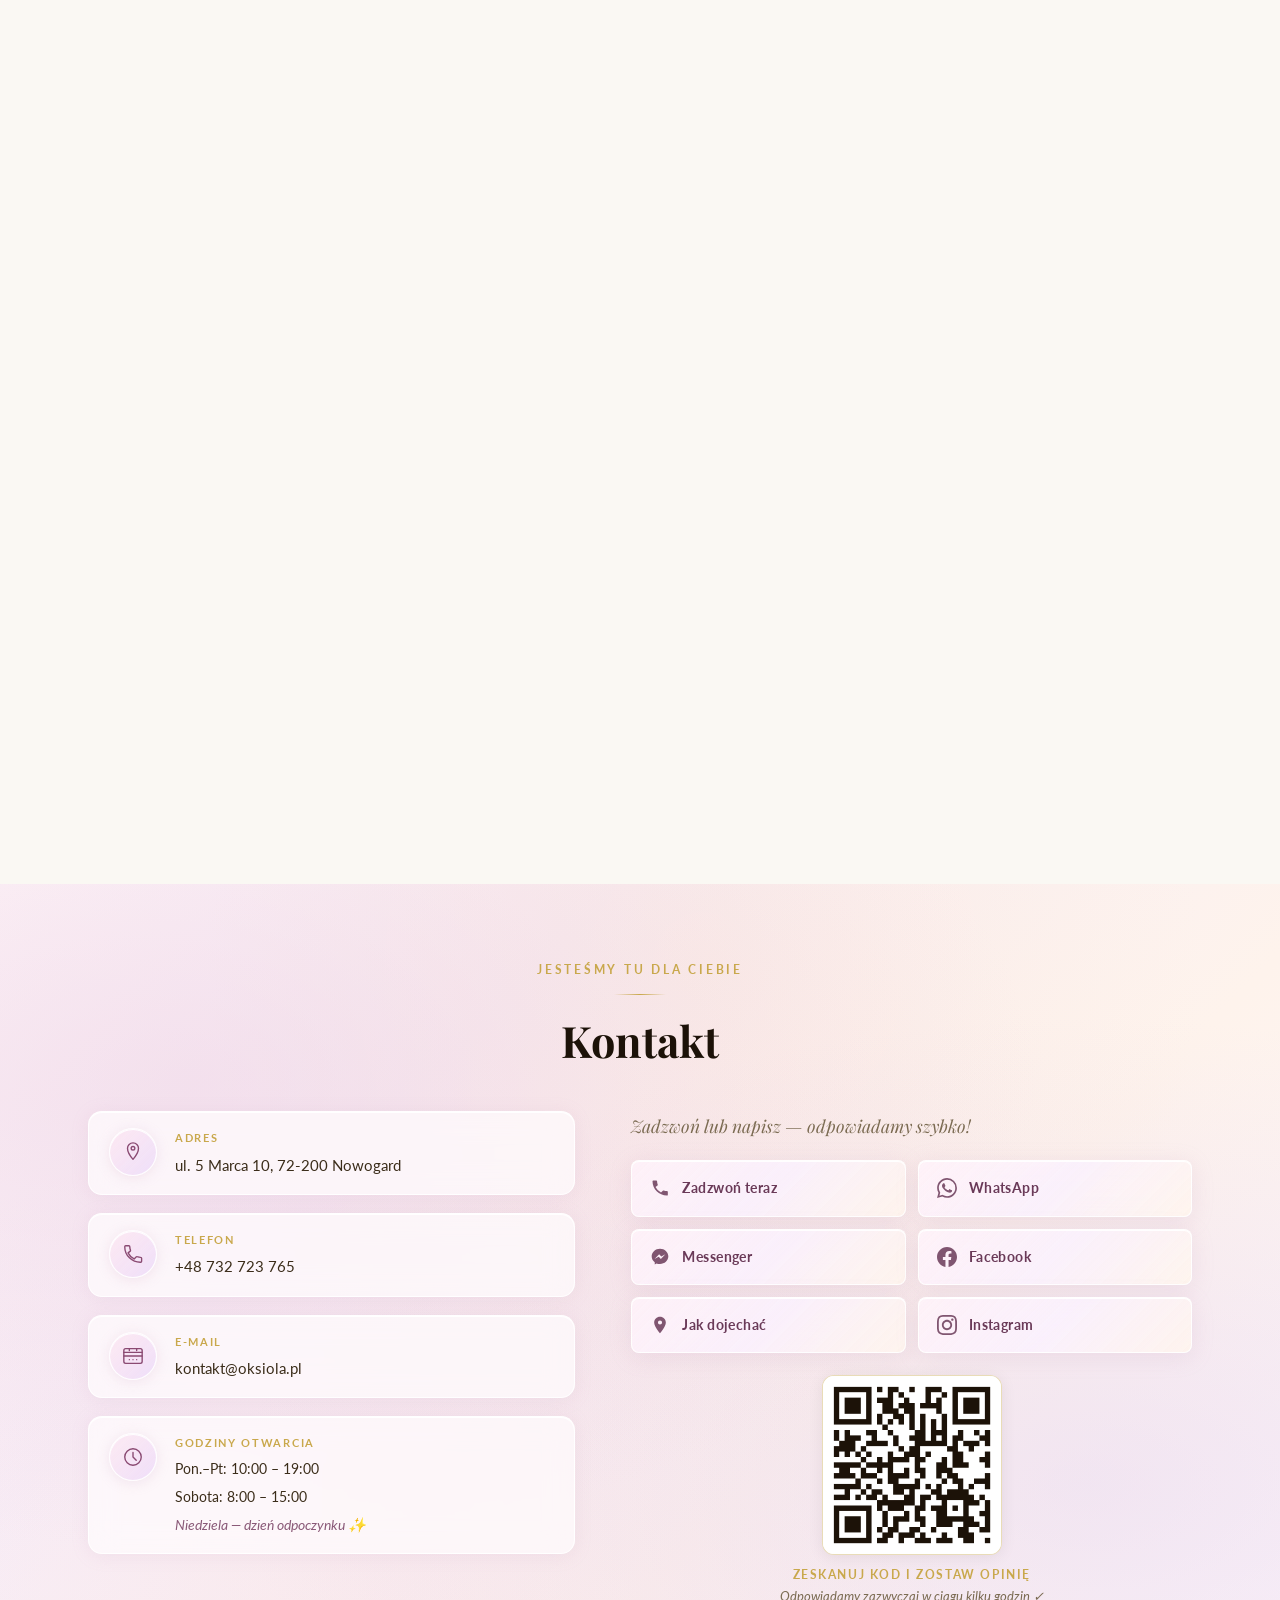
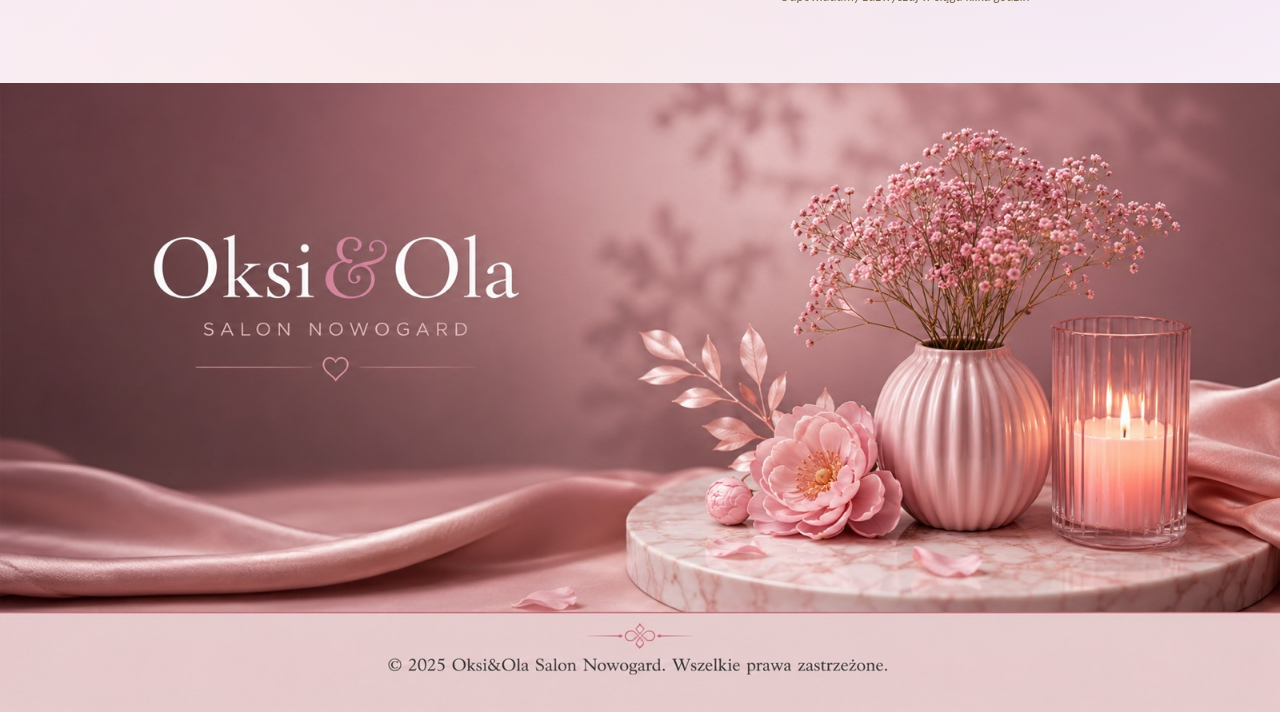
==== commit abfa182f: "Added a new line to index.html" ====
--- a/index.html
+++ b/index.html
@@ -2532,6 +2532,57 @@
 
       gtag("config", "G-TKYQ4WQ53P");
     </script>
+    <script type="application/ld+json">
+{
+  "@context": "https://schema.org",
+  "@type": "BeautySalon",
+  "name": "Oksi&Ola Salon Nowogard",
+  "url": "https://oksiola.pl",
+  "image": "https://oksiola.pl/images/hero.jpg",
+  "description": "Oksi&Ola to salon urody w Nowogardzie. Fryzjer damski i męski, manicure, pedicure, rzęsy, pielęgnacja i regeneracja włosów.",
+  "address": {
+    "@type": "PostalAddress",
+    "addressLocality": "Nowogard",
+    "addressRegion": "Zachodniopomorskie",
+    "addressCountry": "PL"
+  },
+  "areaServed": {
+    "@type": "City",
+    "name": "Nowogard"
+  },
+  "priceRange": "$$",
+  "makesOffer": [
+    {
+      "@type": "Offer",
+      "itemOffered": {
+        "@type": "Service",
+        "name": "Manicure"
+      }
+    },
+    {
+      "@type": "Offer",
+      "itemOffered": {
+        "@type": "Service",
+        "name": "Pedicure"
+      }
+    },
+    {
+      "@type": "Offer",
+      "itemOffered": {
+        "@type": "Service",
+        "name": "Przedłużanie rzęs"
+      }
+    },
+    {
+      "@type": "Offer",
+      "itemOffered": {
+        "@type": "Service",
+        "name": "Usługi fryzjerskie"
+      }
+    }
+  ]
+}
+</script>
   </head>
   <body>
     <!-- ═══════════════════════════════════════════
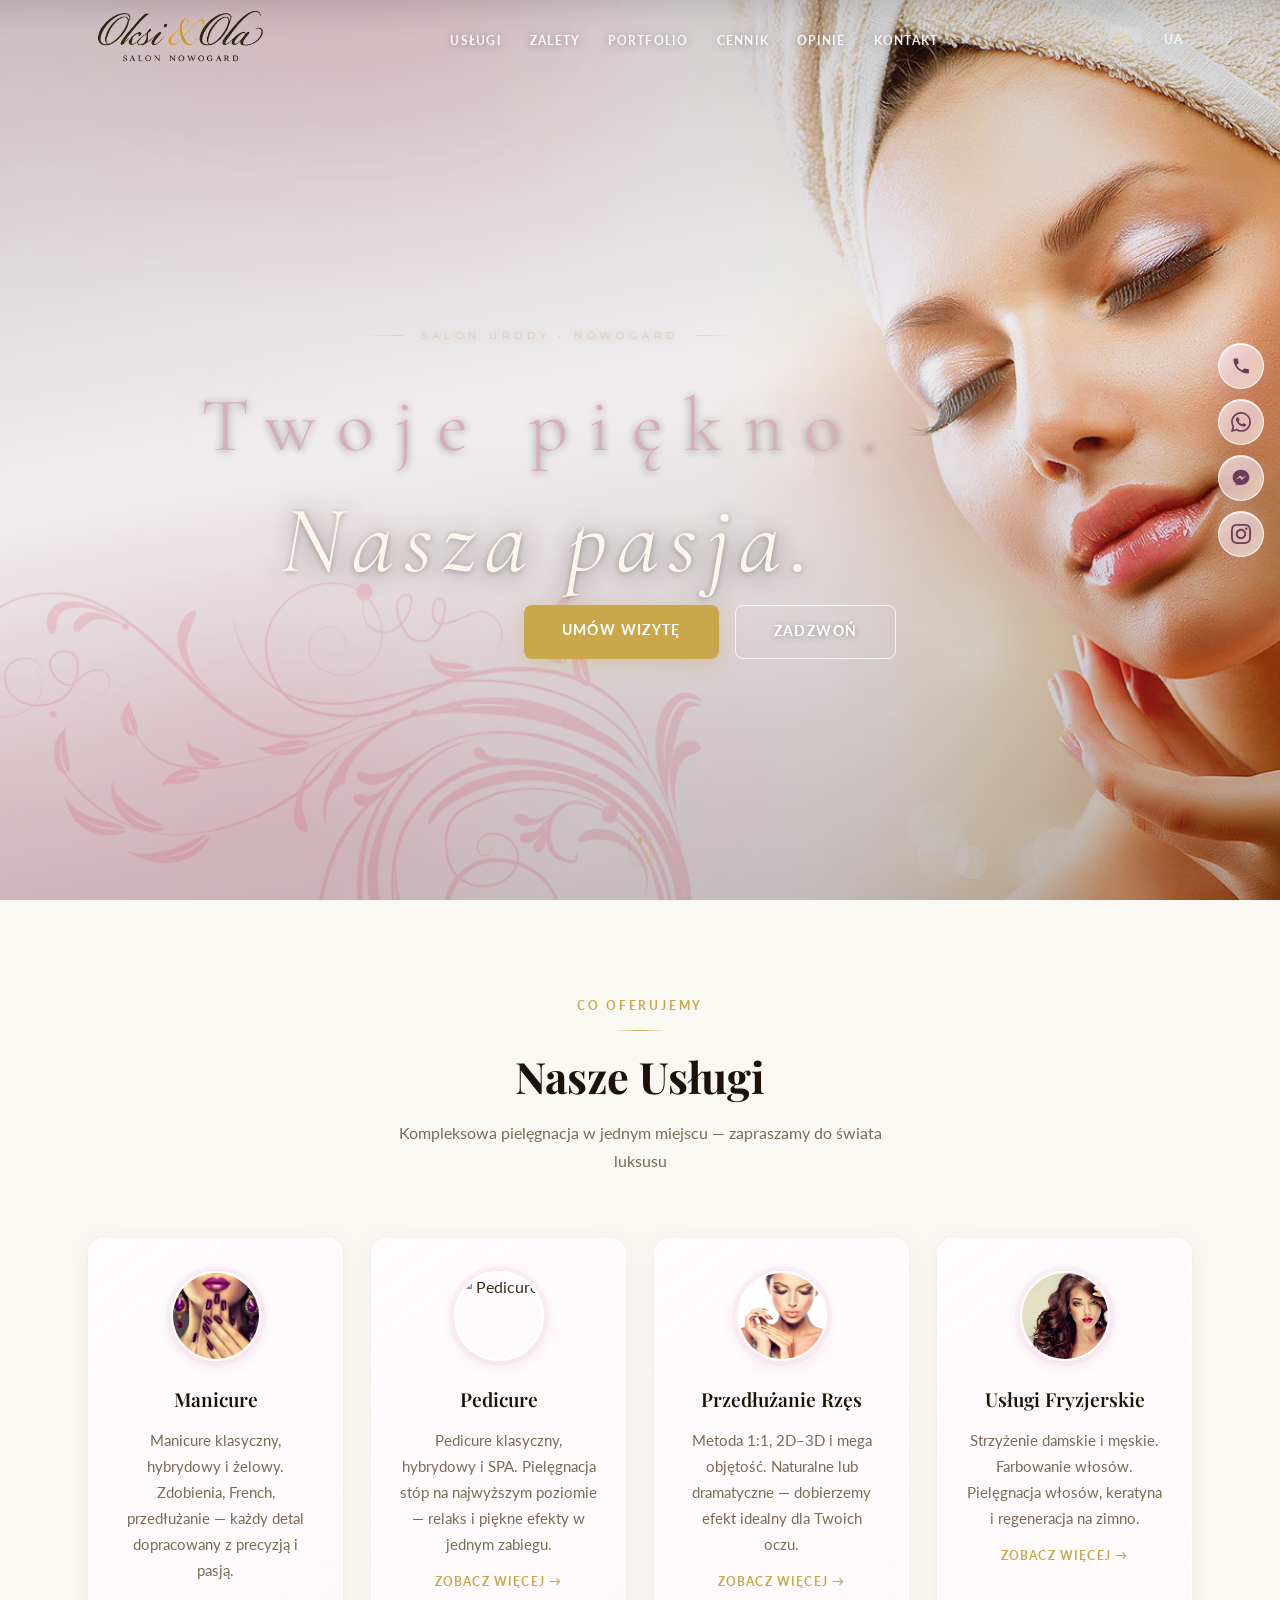
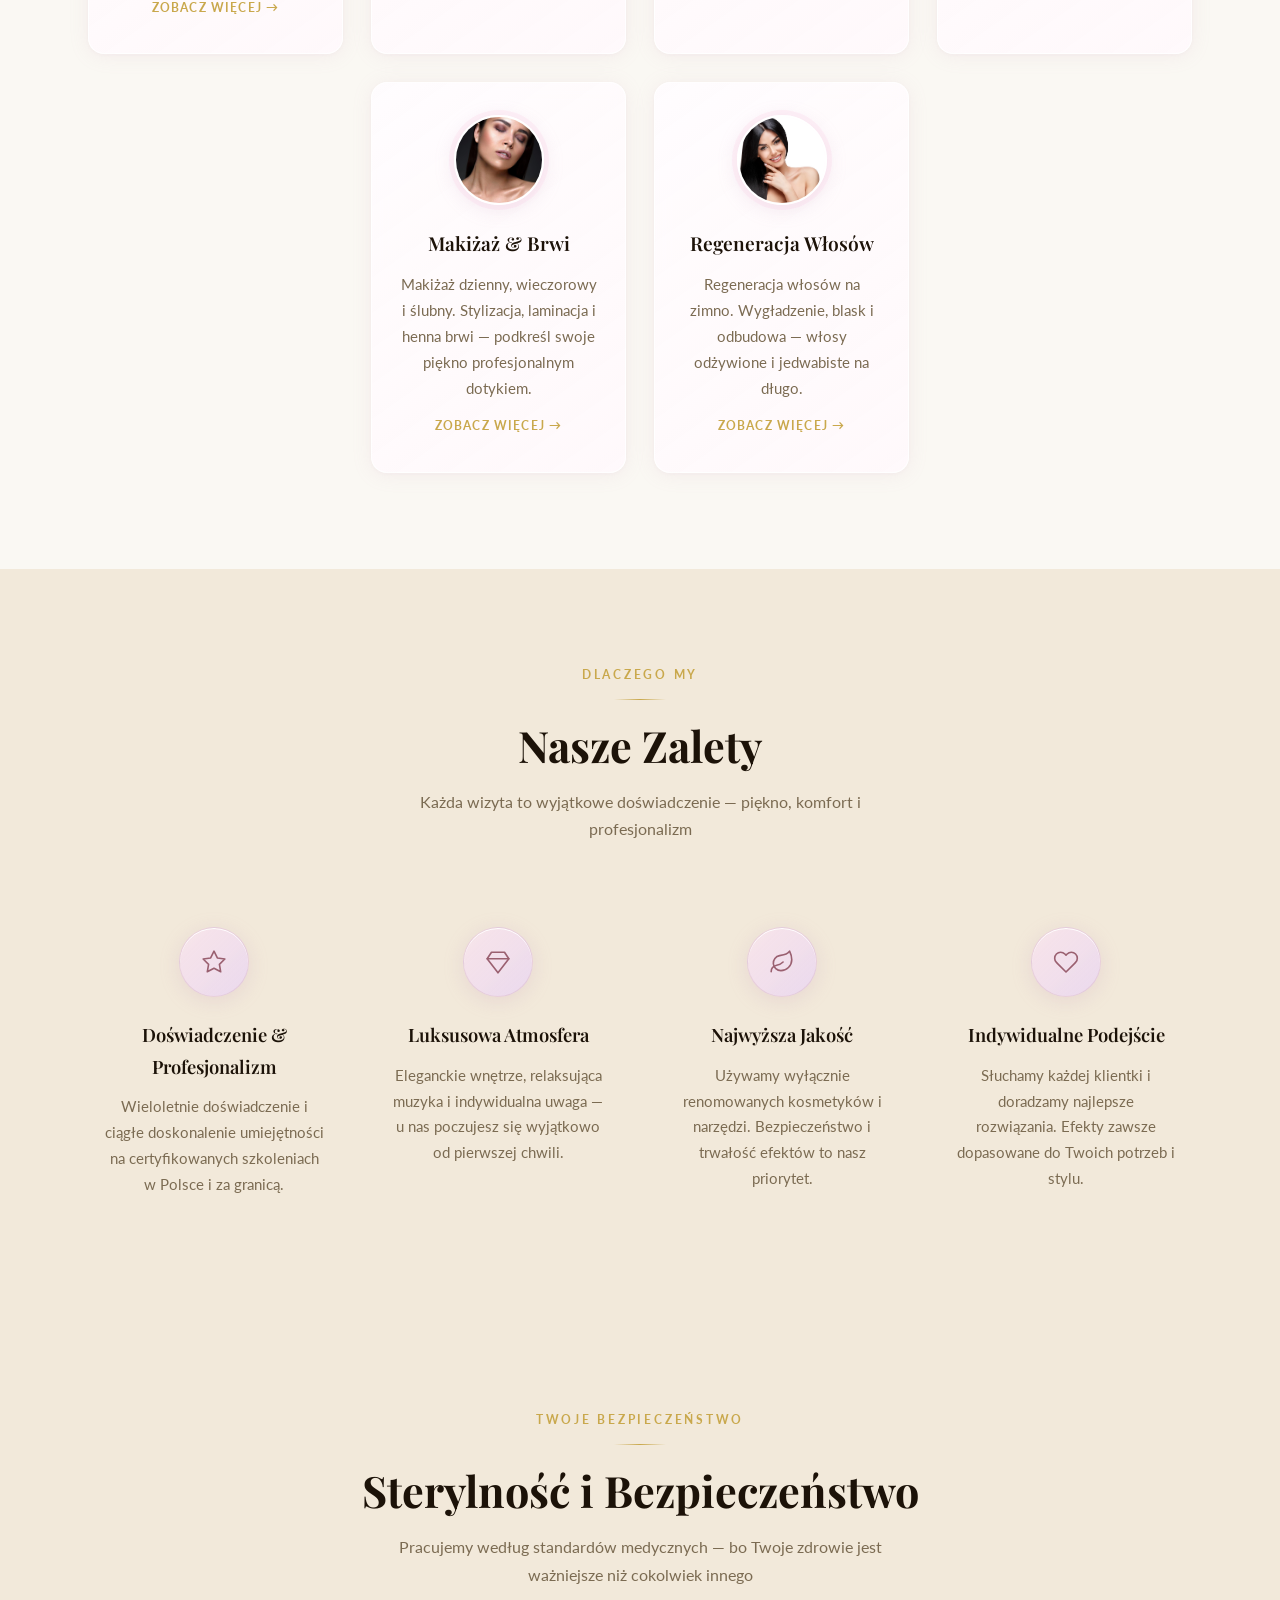
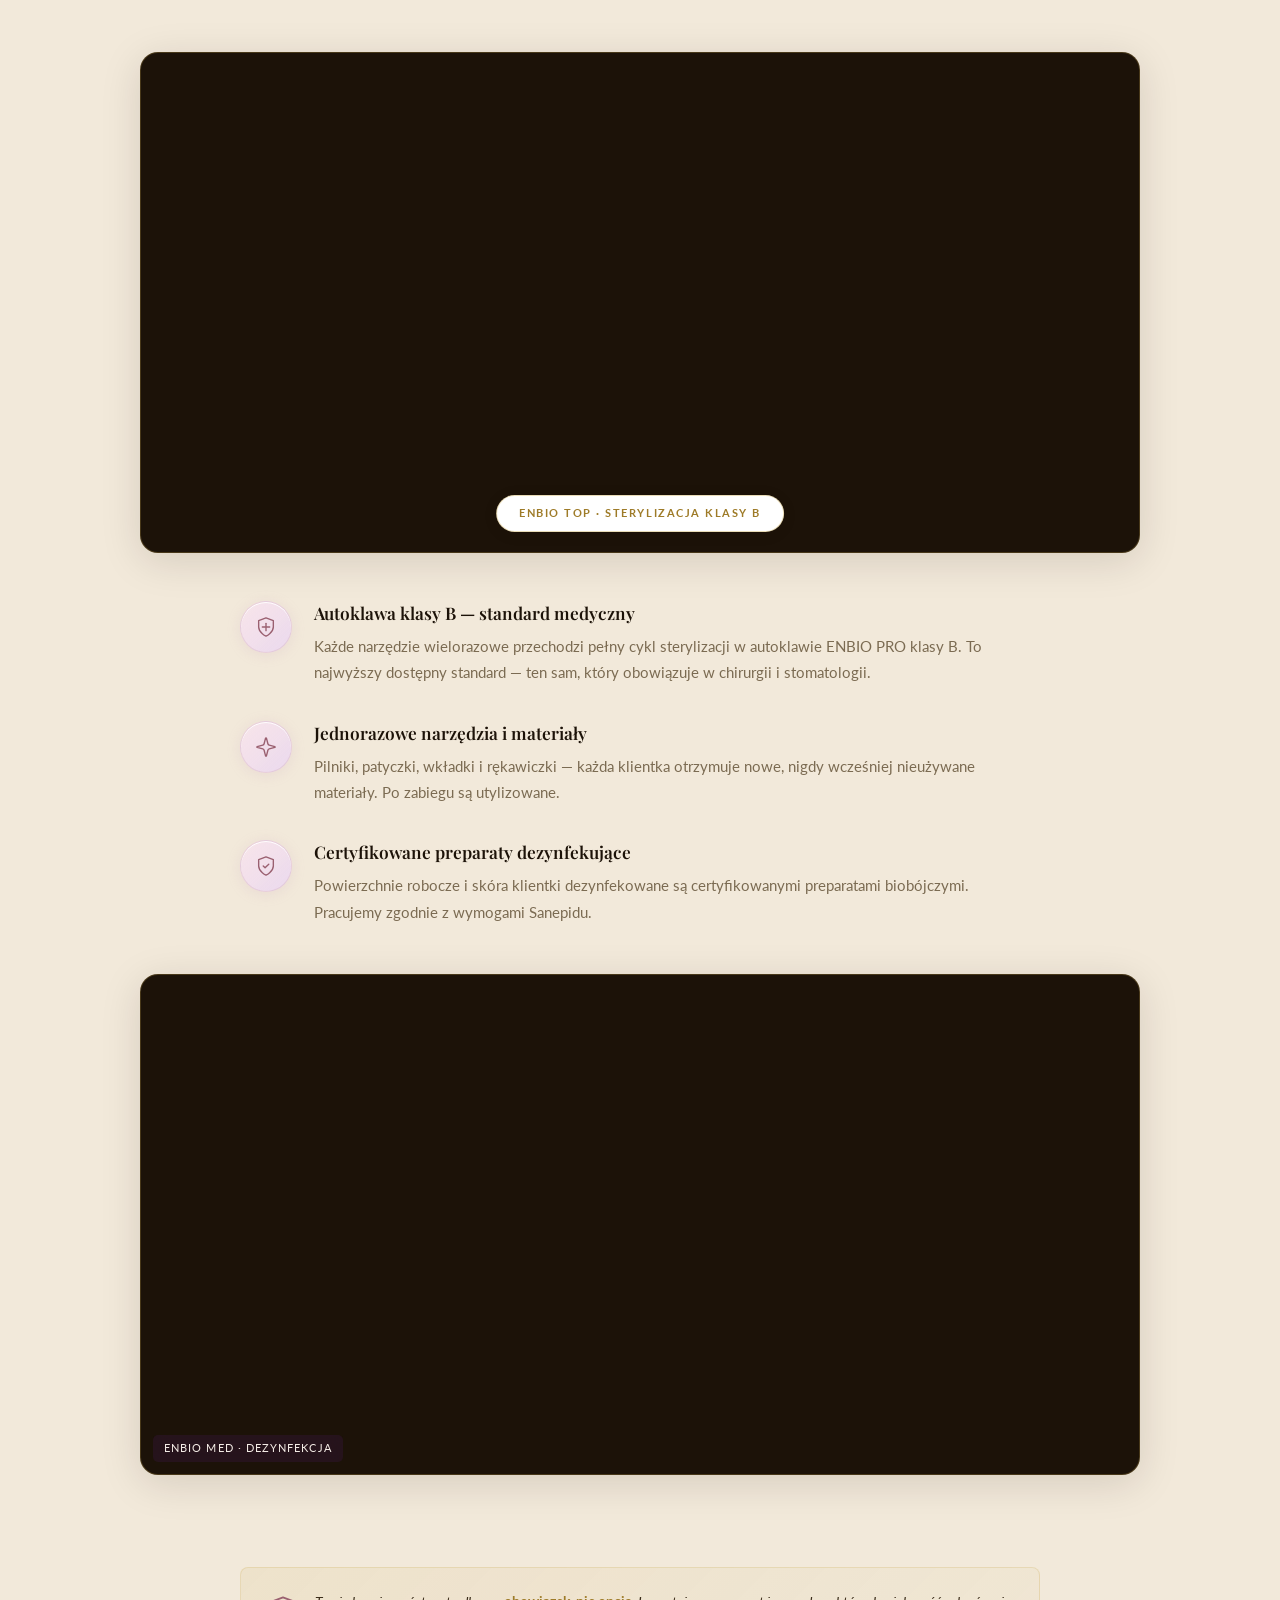
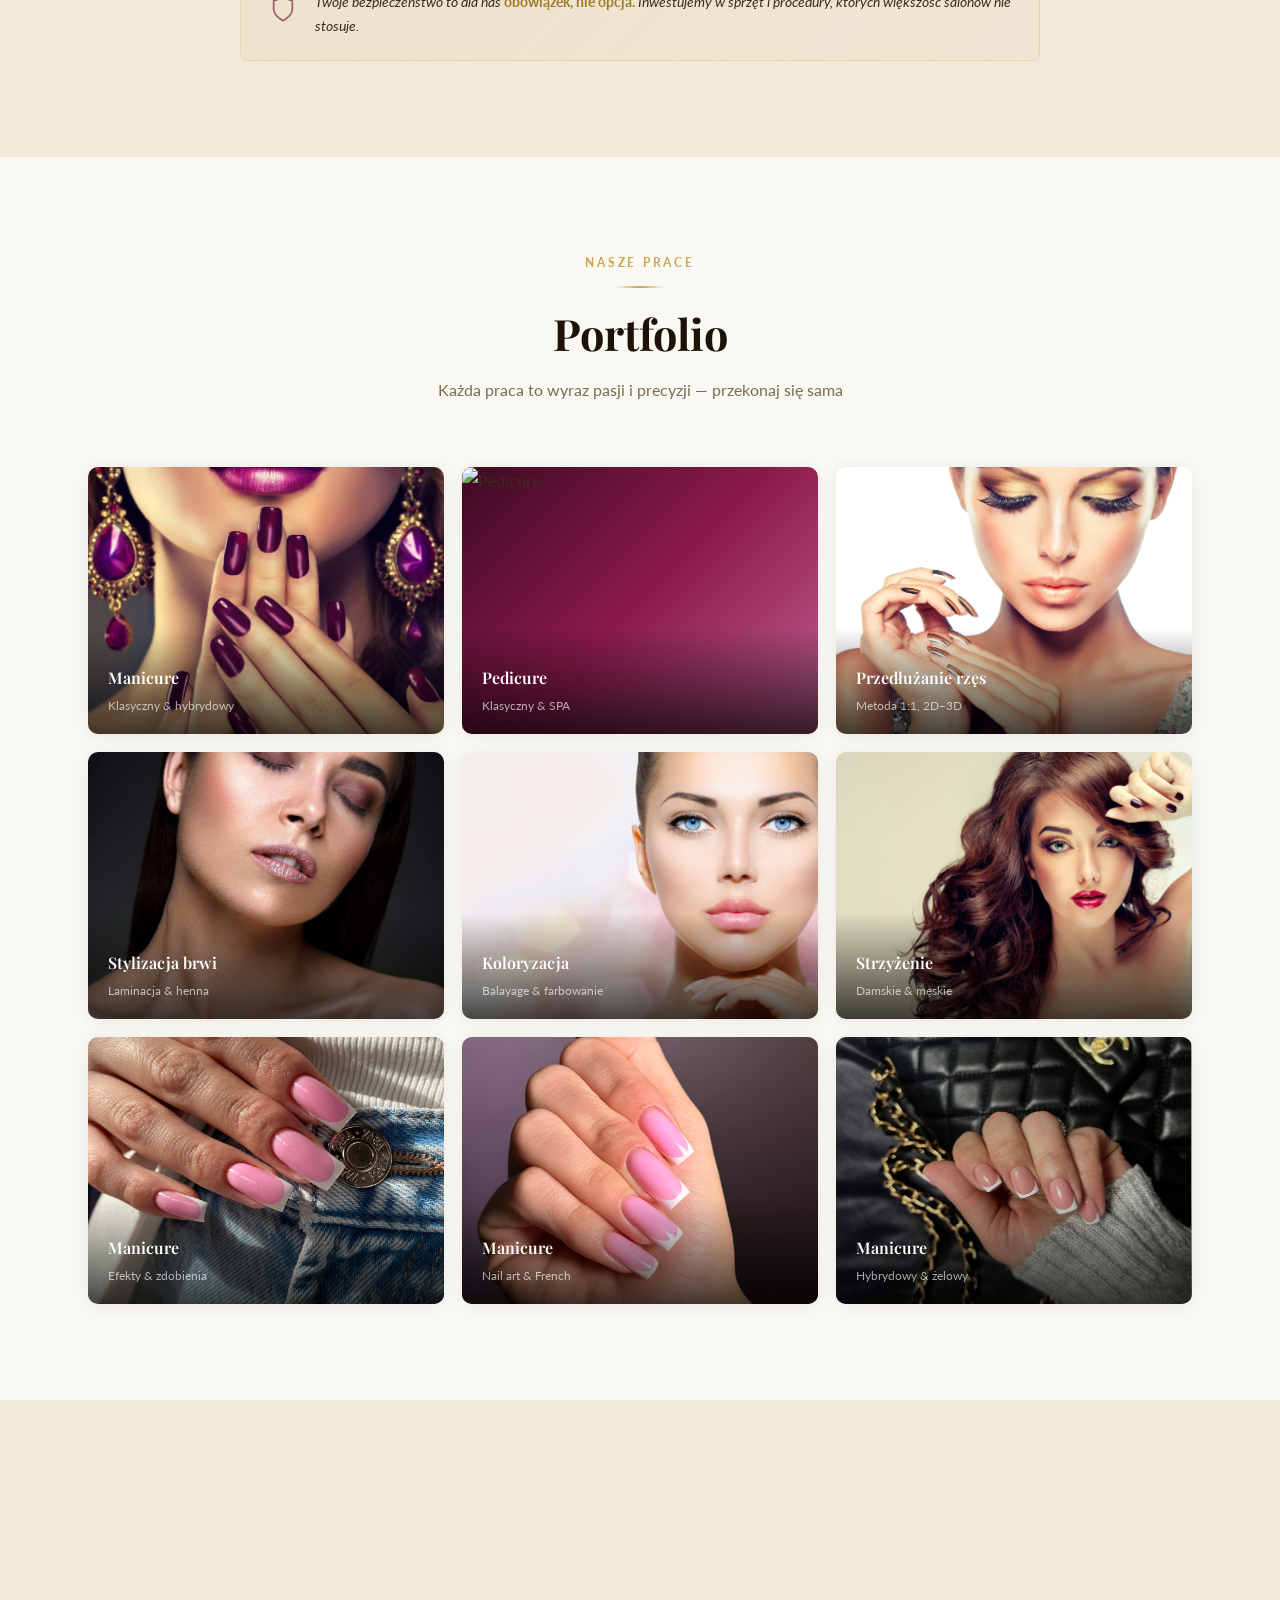
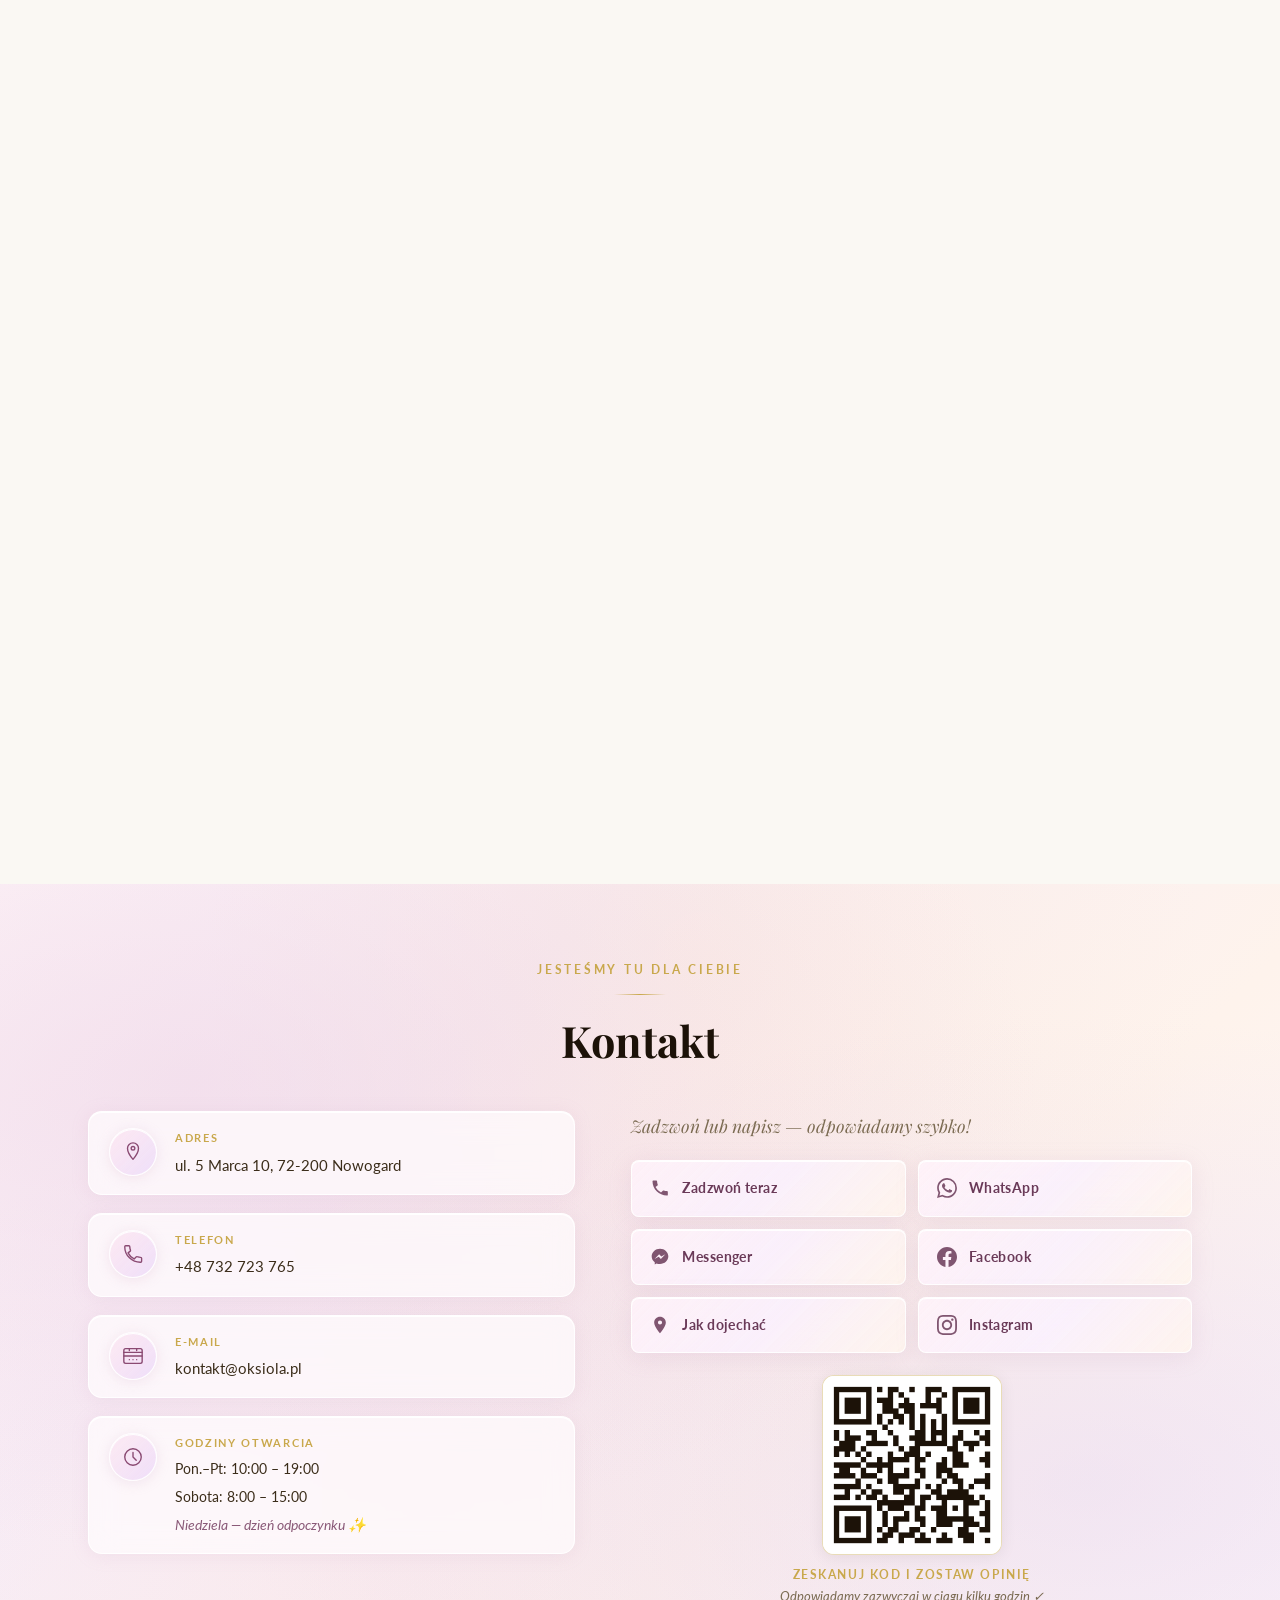
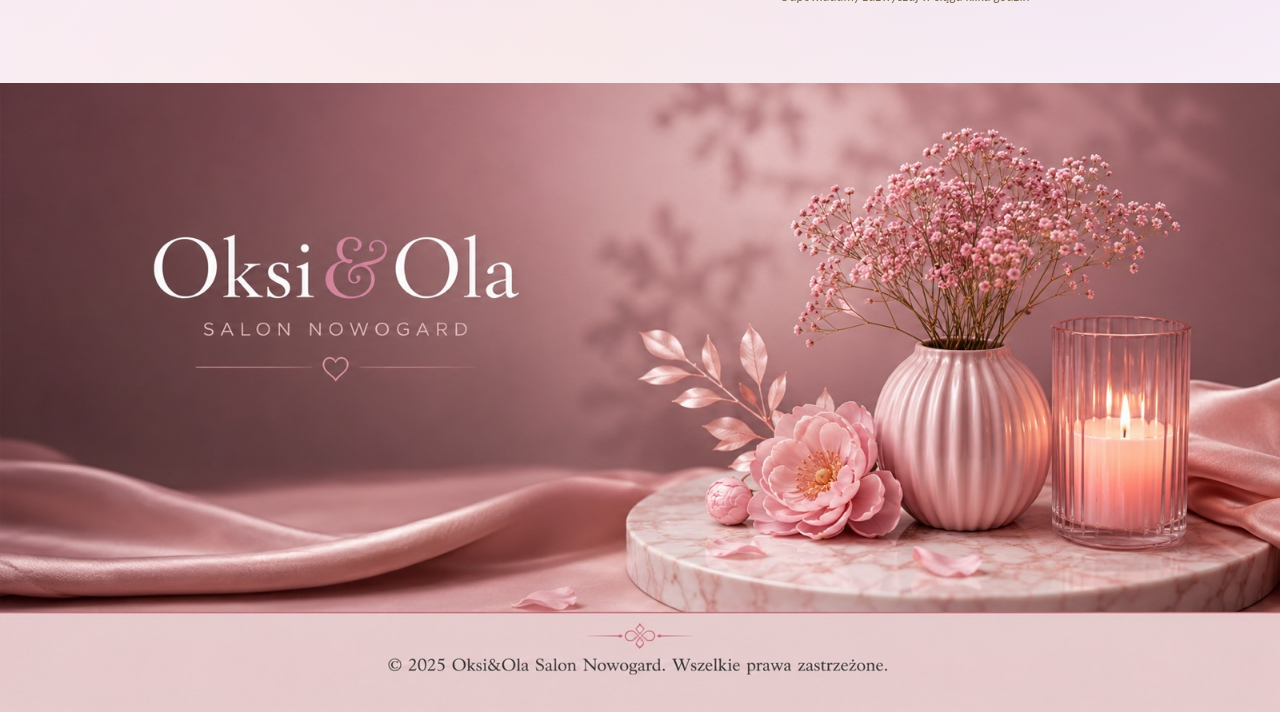
==== commit 3f0e76df: "Add canonical URL tag to index.html" ====
--- a/index.html
+++ b/index.html
@@ -24,6 +24,7 @@
       content="Fryzjer, manicure, pedicure, rzęsy i pielęgnacja włosów w Nowogardzie."
     />
     <meta name="twitter:image" content="https://oksiola.pl/images/hero.jpg" />
+    <link rel="canonical" href="https://oksiola.pl/" />
     <link rel="icon" href="images/fav.icon.png" type="image/png" />
     <!-- Google Fonts: Playfair Display (headings) + Lato (body text) -->
     <link rel="preconnect" href="https://fonts.googleapis.com" />
@@ -2533,56 +2534,56 @@
       gtag("config", "G-TKYQ4WQ53P");
     </script>
     <script type="application/ld+json">
-{
-  "@context": "https://schema.org",
-  "@type": "BeautySalon",
-  "name": "Oksi&Ola Salon Nowogard",
-  "url": "https://oksiola.pl",
-  "image": "https://oksiola.pl/images/hero.jpg",
-  "description": "Oksi&Ola to salon urody w Nowogardzie. Fryzjer damski i męski, manicure, pedicure, rzęsy, pielęgnacja i regeneracja włosów.",
-  "address": {
-    "@type": "PostalAddress",
-    "addressLocality": "Nowogard",
-    "addressRegion": "Zachodniopomorskie",
-    "addressCountry": "PL"
-  },
-  "areaServed": {
-    "@type": "City",
-    "name": "Nowogard"
-  },
-  "priceRange": "$$",
-  "makesOffer": [
-    {
-      "@type": "Offer",
-      "itemOffered": {
-        "@type": "Service",
-        "name": "Manicure"
-      }
-    },
-    {
-      "@type": "Offer",
-      "itemOffered": {
-        "@type": "Service",
-        "name": "Pedicure"
-      }
-    },
-    {
-      "@type": "Offer",
-      "itemOffered": {
-        "@type": "Service",
-        "name": "Przedłużanie rzęs"
-      }
-    },
-    {
-      "@type": "Offer",
-      "itemOffered": {
-        "@type": "Service",
-        "name": "Usługi fryzjerskie"
-      }
-    }
-  ]
-}
-</script>
+      {
+        "@context": "https://schema.org",
+        "@type": "BeautySalon",
+        "name": "Oksi&Ola Salon Nowogard",
+        "url": "https://oksiola.pl",
+        "image": "https://oksiola.pl/images/hero.jpg",
+        "description": "Oksi&Ola to salon urody w Nowogardzie. Fryzjer damski i męski, manicure, pedicure, rzęsy, pielęgnacja i regeneracja włosów.",
+        "address": {
+          "@type": "PostalAddress",
+          "addressLocality": "Nowogard",
+          "addressRegion": "Zachodniopomorskie",
+          "addressCountry": "PL"
+        },
+        "areaServed": {
+          "@type": "City",
+          "name": "Nowogard"
+        },
+        "priceRange": "$$",
+        "makesOffer": [
+          {
+            "@type": "Offer",
+            "itemOffered": {
+              "@type": "Service",
+              "name": "Manicure"
+            }
+          },
+          {
+            "@type": "Offer",
+            "itemOffered": {
+              "@type": "Service",
+              "name": "Pedicure"
+            }
+          },
+          {
+            "@type": "Offer",
+            "itemOffered": {
+              "@type": "Service",
+              "name": "Przedłużanie rzęs"
+            }
+          },
+          {
+            "@type": "Offer",
+            "itemOffered": {
+              "@type": "Service",
+              "name": "Usługi fryzjerskie"
+            }
+          }
+        ]
+      }
+    </script>
   </head>
   <body>
     <!-- ═══════════════════════════════════════════
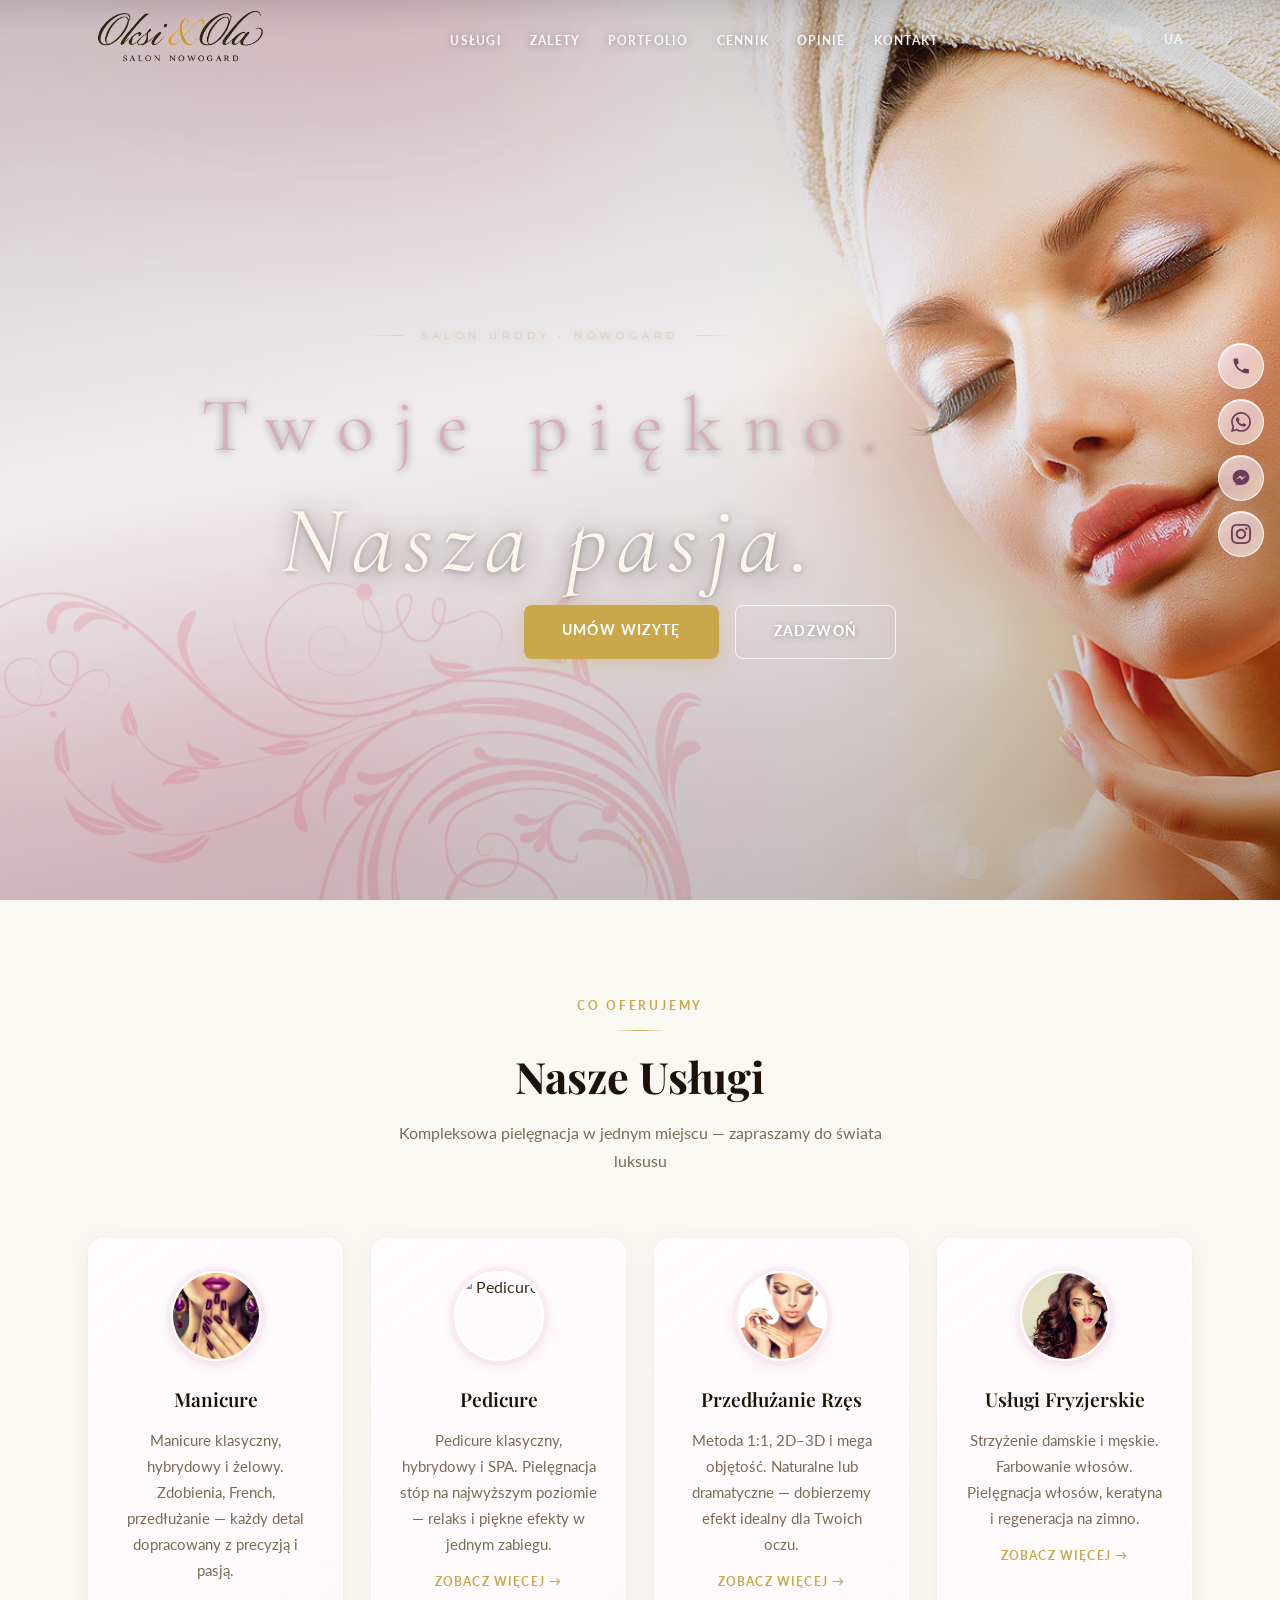
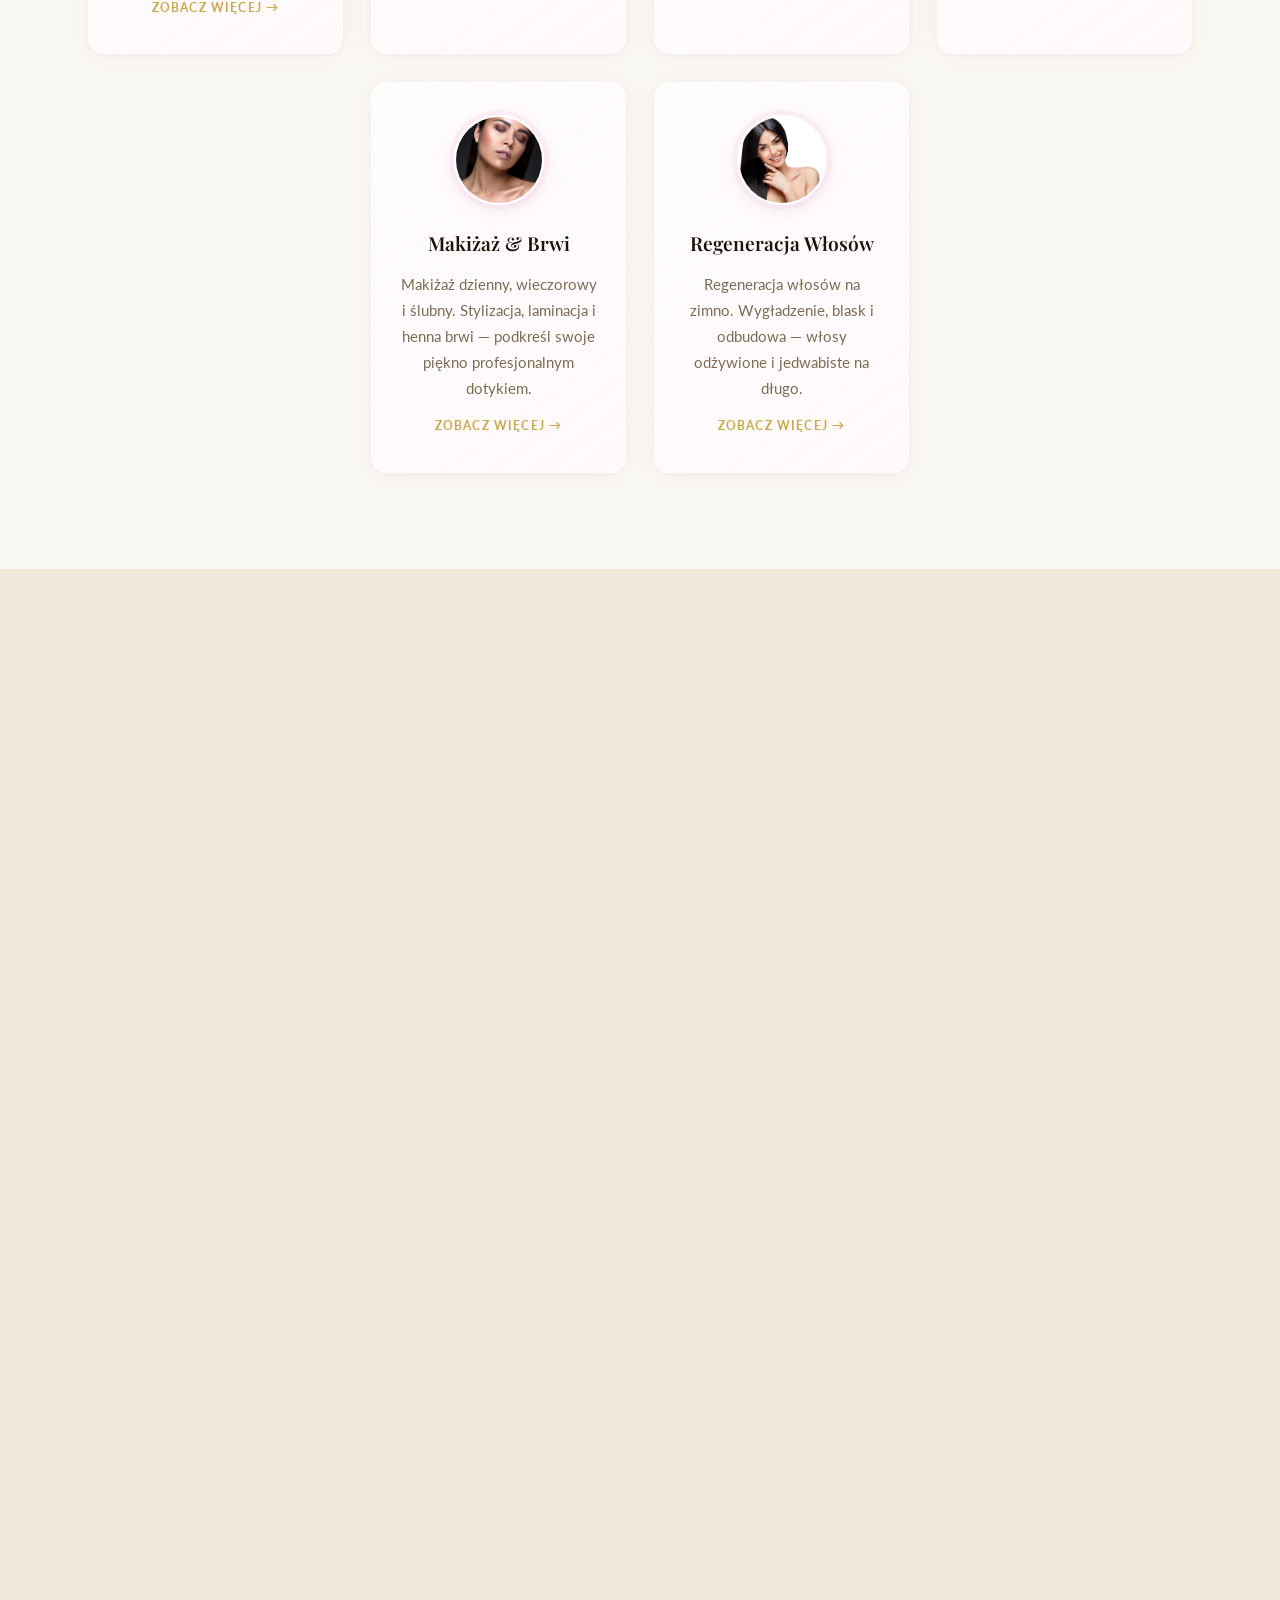
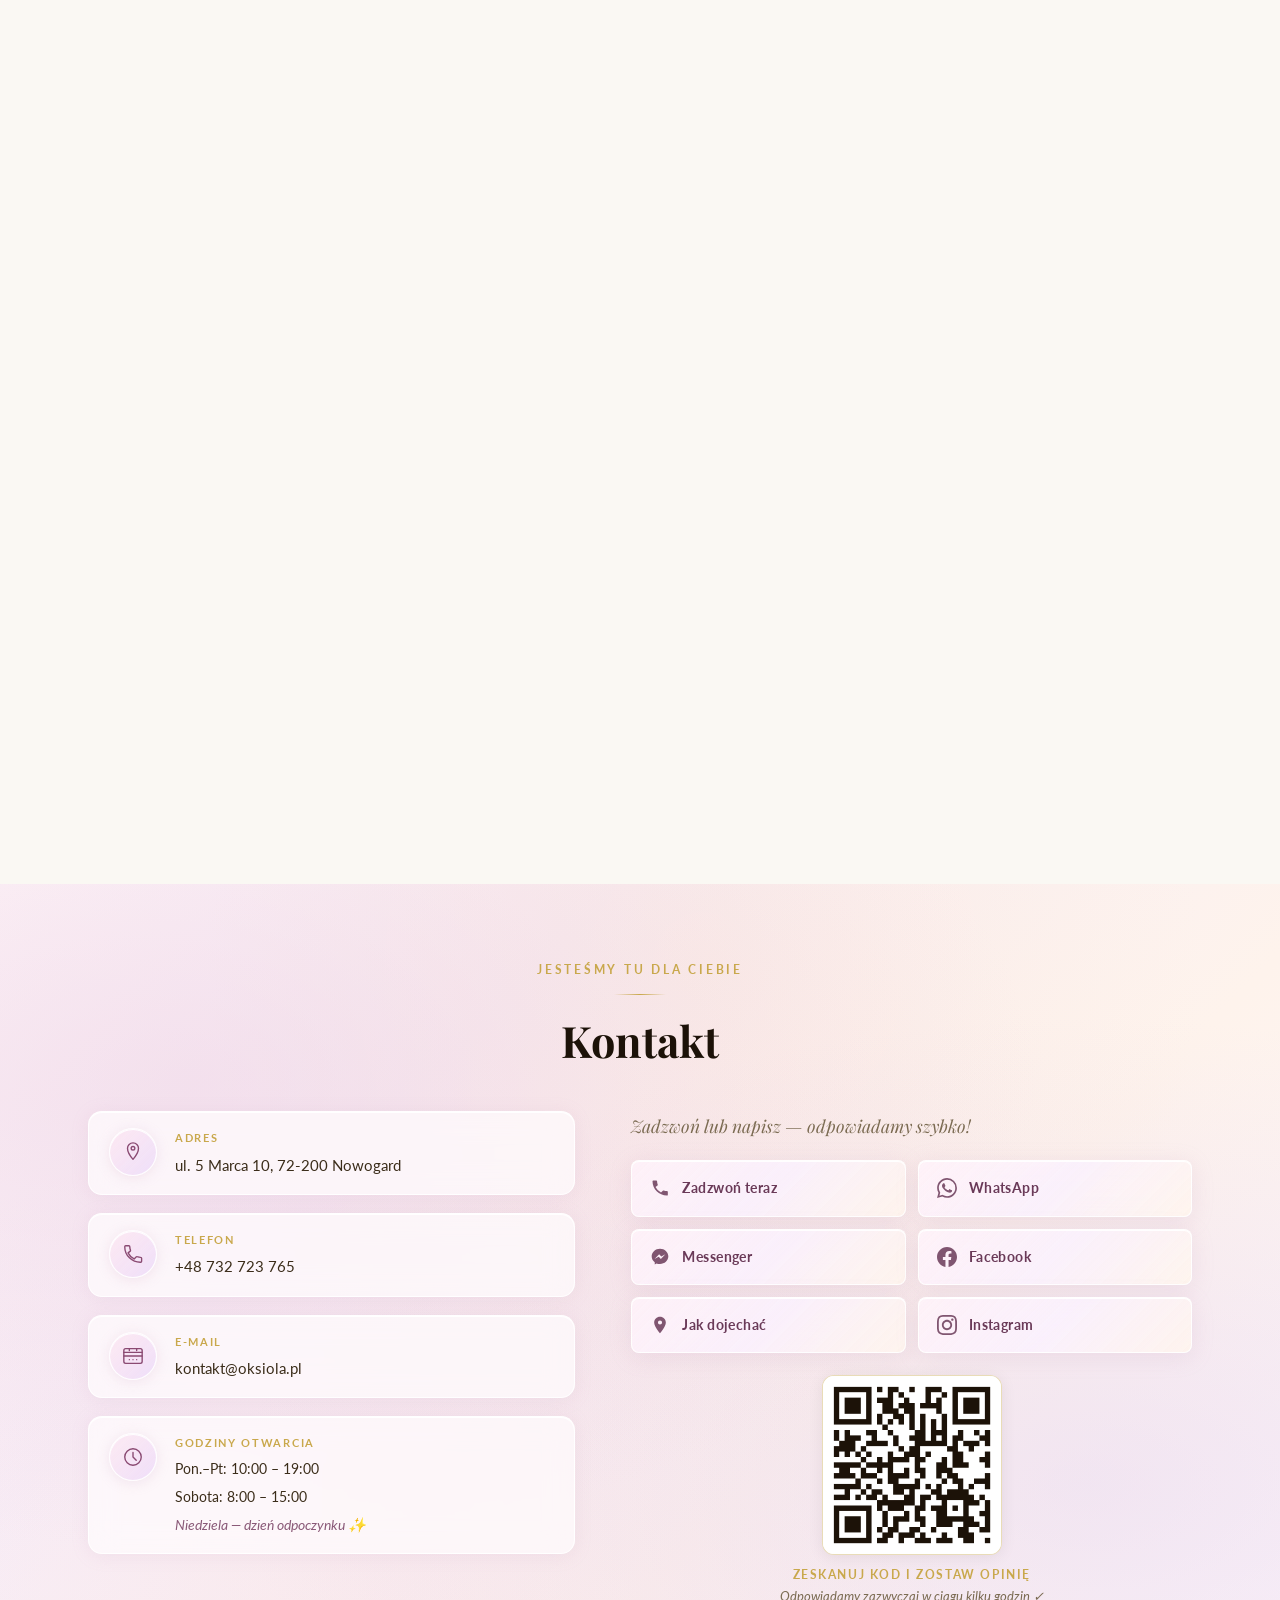
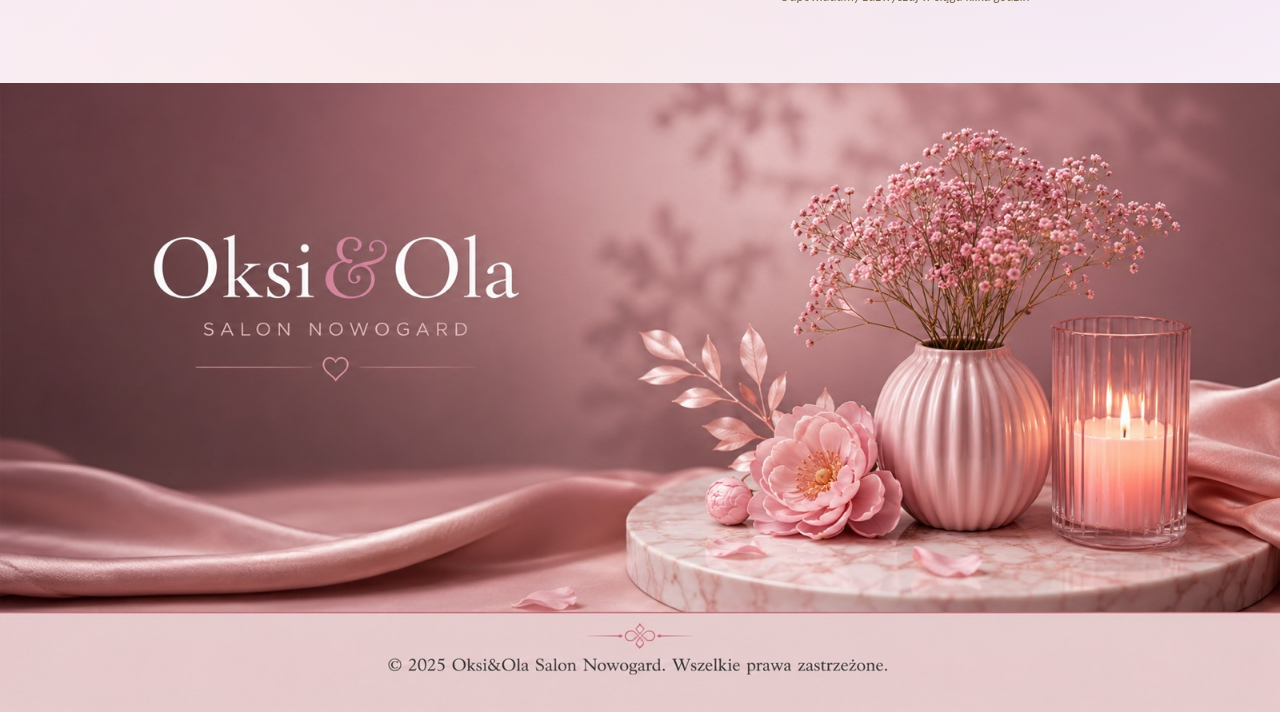
==== commit 3b3e925d: "SEO Upgrade: titles,meta description, canonical, Open Graf" ====
--- a/index.html
+++ b/index.html
@@ -3,28 +3,19 @@
   <head>
     <meta charset="UTF-8" />
     <meta name="viewport" content="width=device-width, initial-scale=1.0" />
-    <meta
-      name="description"
-      content="Oksi&amp;Ola to Salon Urody w Nowogardzie. Fryzjer damski i meski, Manicure, Pedicure, Przedłużanie rzęs, Pielengnacja wlosow"
-    />
-    <title>Oksi&amp;Ola Salon Urody Nowogard | Fryzjer, Paznokcie, Rzęsy</title>
-    <meta property="og:title" content="Oksi&Ola — Salon Urody Nowogard" />
-    <meta
-      property="og:description"
-      content="Fryzjer, manicure, pedicure, rzęsy i pielęgnacja włosów w Nowogardzie. Umów wizytę online."
-    />
+    <meta name="description" content="Salon urody Oksi&amp;Ola w Nowogardzie. Manicure, pedicure, przedłużanie rzęs, makijaż, brwi i usługi fryzjerskie. Umów wizytę już dziś." />
+    <title>Oksi&amp;Ola Salon Urody Nowogard | Manicure, Pedicure, Rzęsy</title>
+    <link rel="canonical" href="https://oksiola.pl/" />
     <meta property="og:type" content="website" />
-    <meta property="og:url" content="https://oksiola.pl" />
-    <meta property="og:image" content="https://oksiola.pl/images/hero.jpg" />
-
+    <meta property="og:site_name" content="Oksi&amp;Ola Salon Nowogard" />
+    <meta property="og:title" content="Oksi&amp;Ola Salon Urody Nowogard | Manicure, Pedicure, Rzęsy" />
+    <meta property="og:description" content="Salon urody Oksi&amp;Ola w Nowogardzie. Manicure, pedicure, przedłużanie rzęs, makijaż, brwi i usługi fryzjerskie. Umów wizytę już dziś." />
+    <meta property="og:url" content="https://oksiola.pl/" />
+    <meta property="og:image" content="https://oksiola.pl/images/logo%20new.png" />
     <meta name="twitter:card" content="summary_large_image" />
-    <meta name="twitter:title" content="Oksi&Ola — Salon Urody Nowogard" />
-    <meta
-      name="twitter:description"
-      content="Fryzjer, manicure, pedicure, rzęsy i pielęgnacja włosów w Nowogardzie."
-    />
-    <meta name="twitter:image" content="https://oksiola.pl/images/hero.jpg" />
-    <link rel="canonical" href="https://oksiola.pl/" />
+    <meta name="twitter:title" content="Oksi&amp;Ola Salon Urody Nowogard | Manicure, Pedicure, Rzęsy" />
+    <meta name="twitter:description" content="Salon urody Oksi&amp;Ola w Nowogardzie. Manicure, pedicure, przedłużanie rzęs, makijaż, brwi i usługi fryzjerskie. Umów wizytę już dziś." />
+    <meta name="twitter:image" content="https://oksiola.pl/images/logo%20new.png" />
     <link rel="icon" href="images/fav.icon.png" type="image/png" />
     <!-- Google Fonts: Playfair Display (headings) + Lato (body text) -->
     <link rel="preconnect" href="https://fonts.googleapis.com" />
